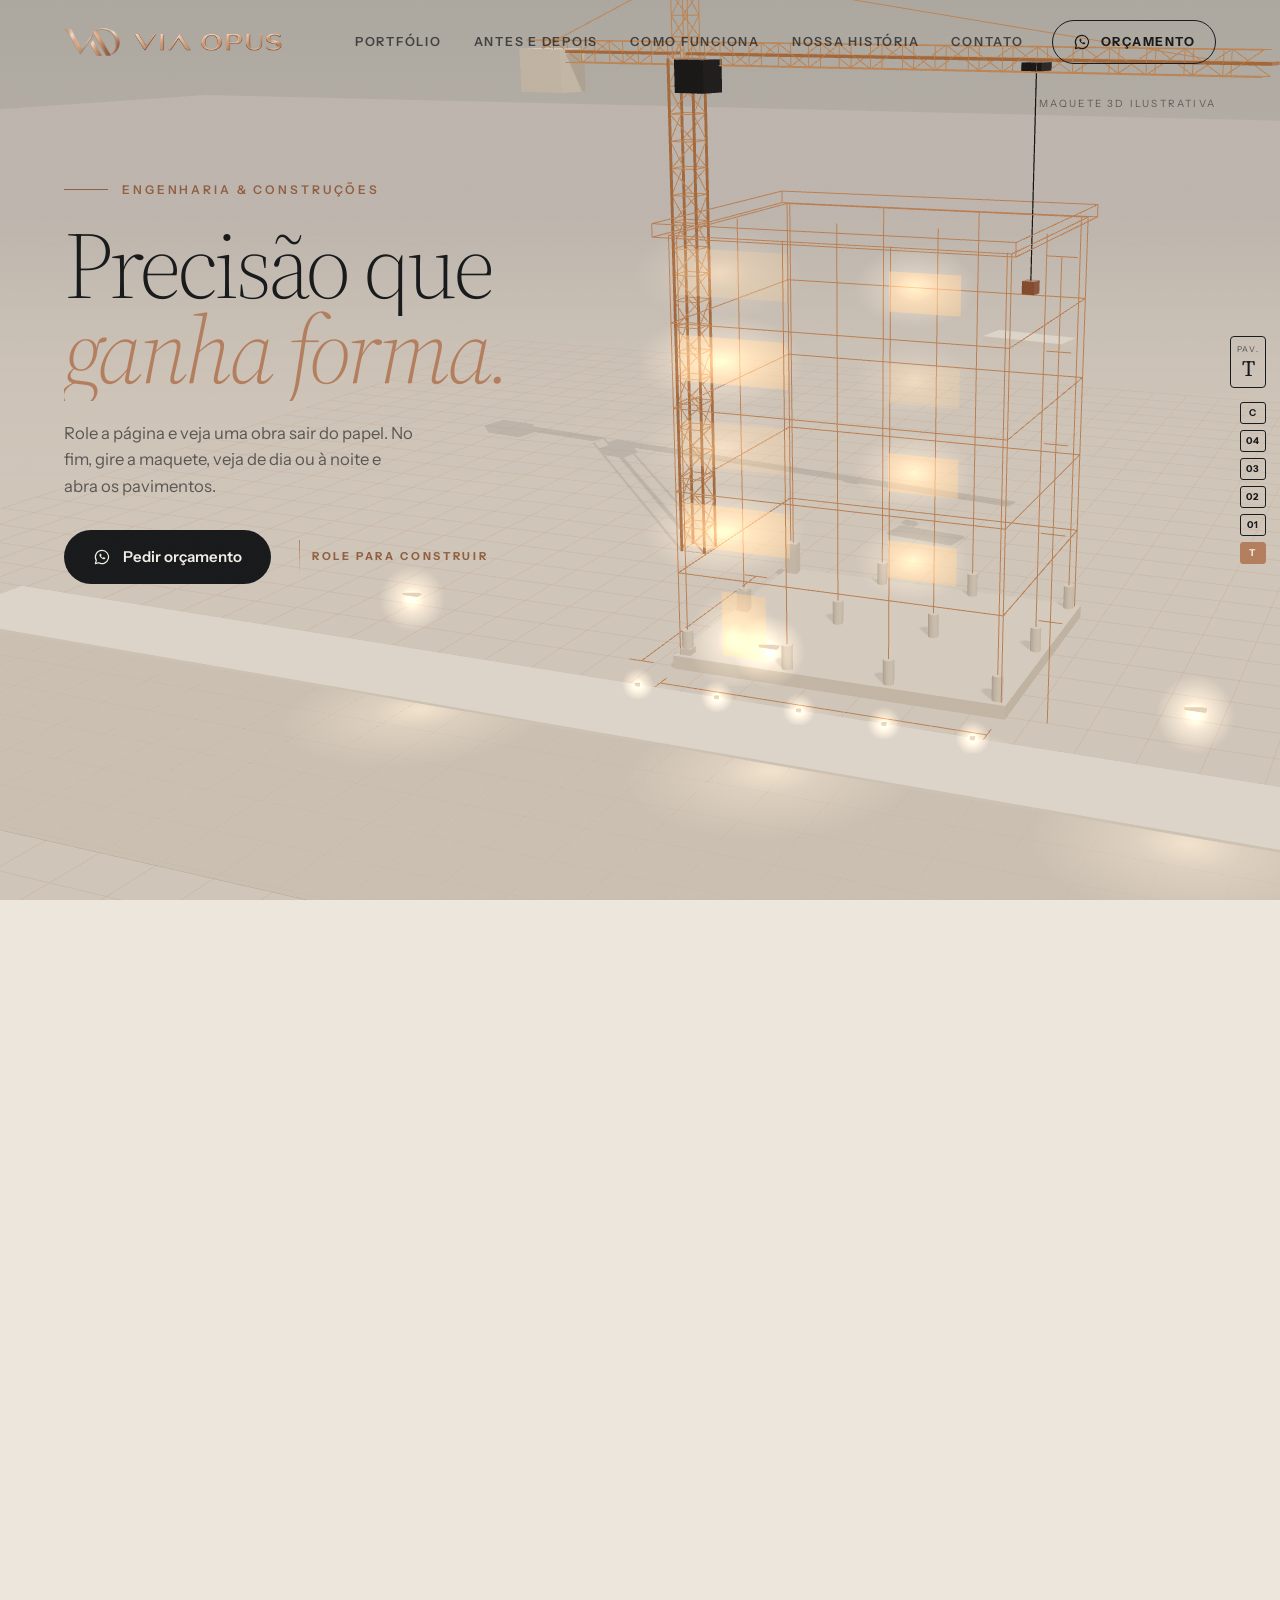
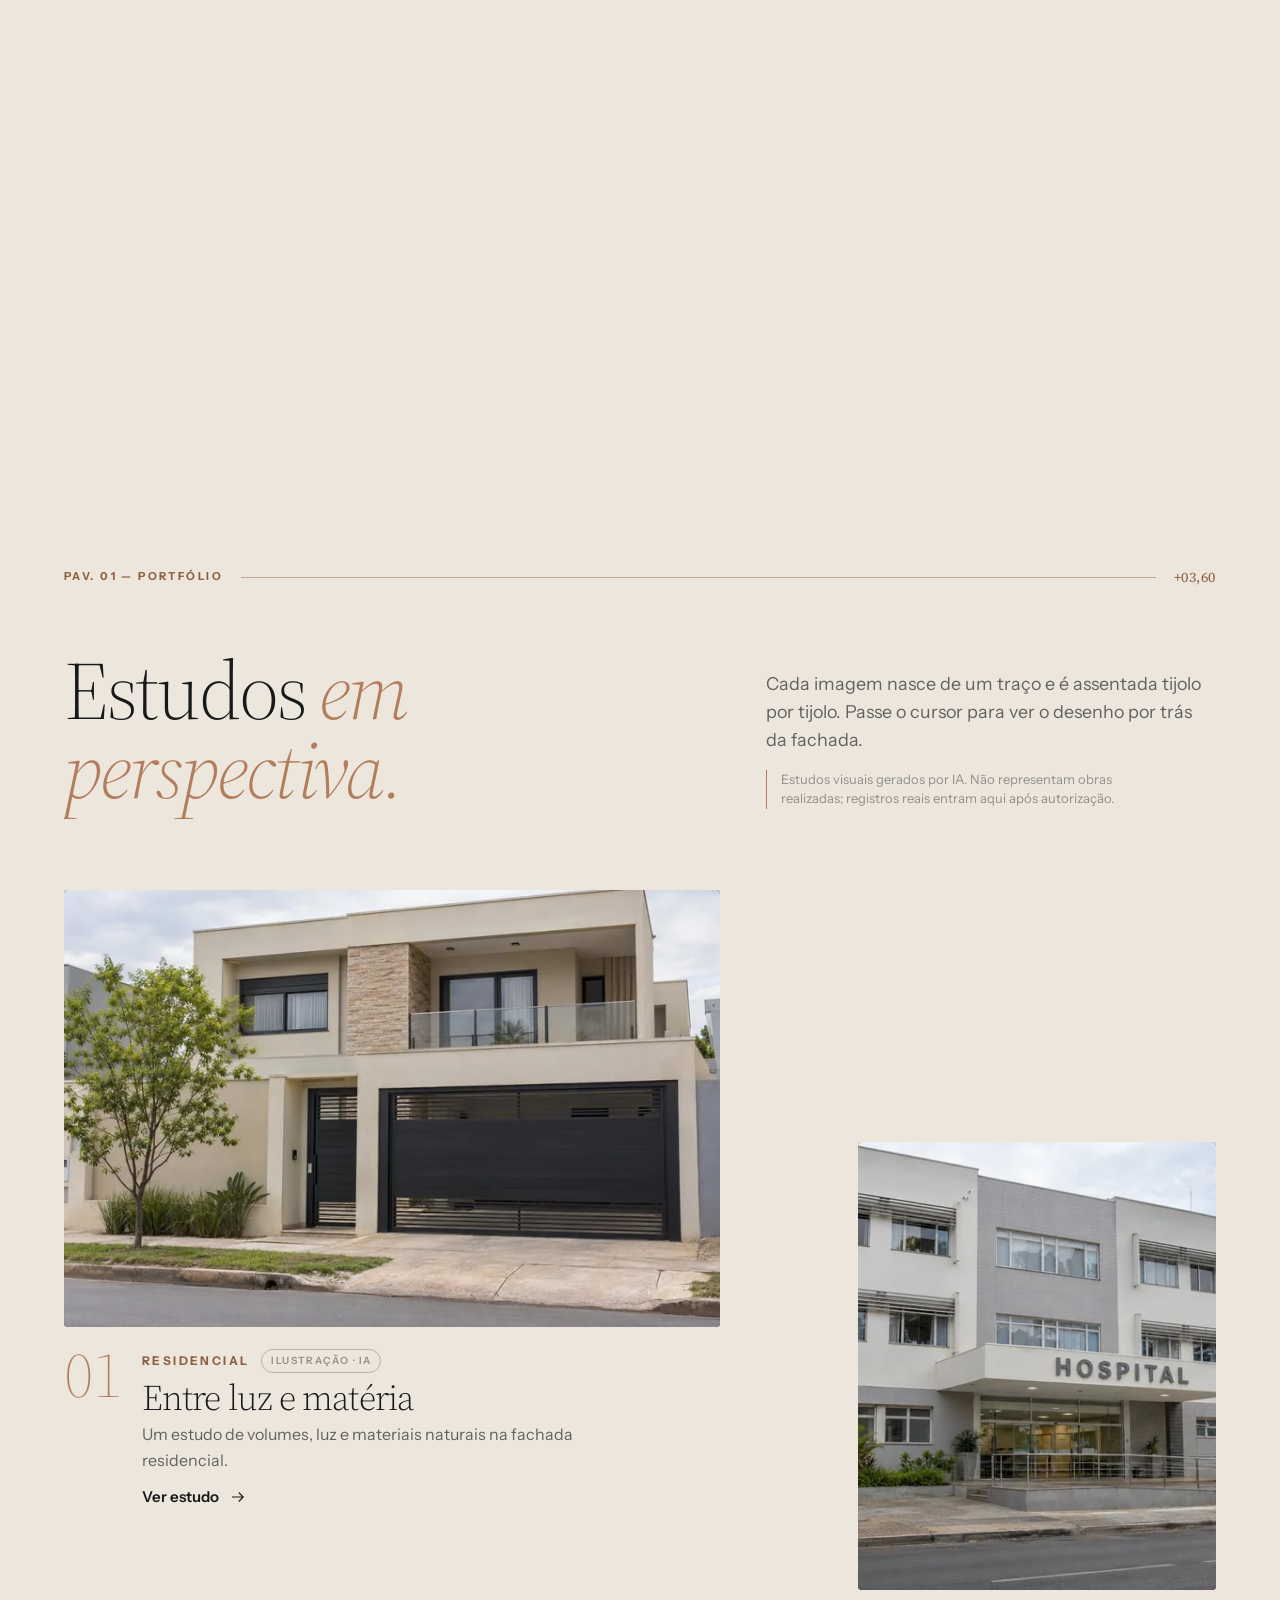
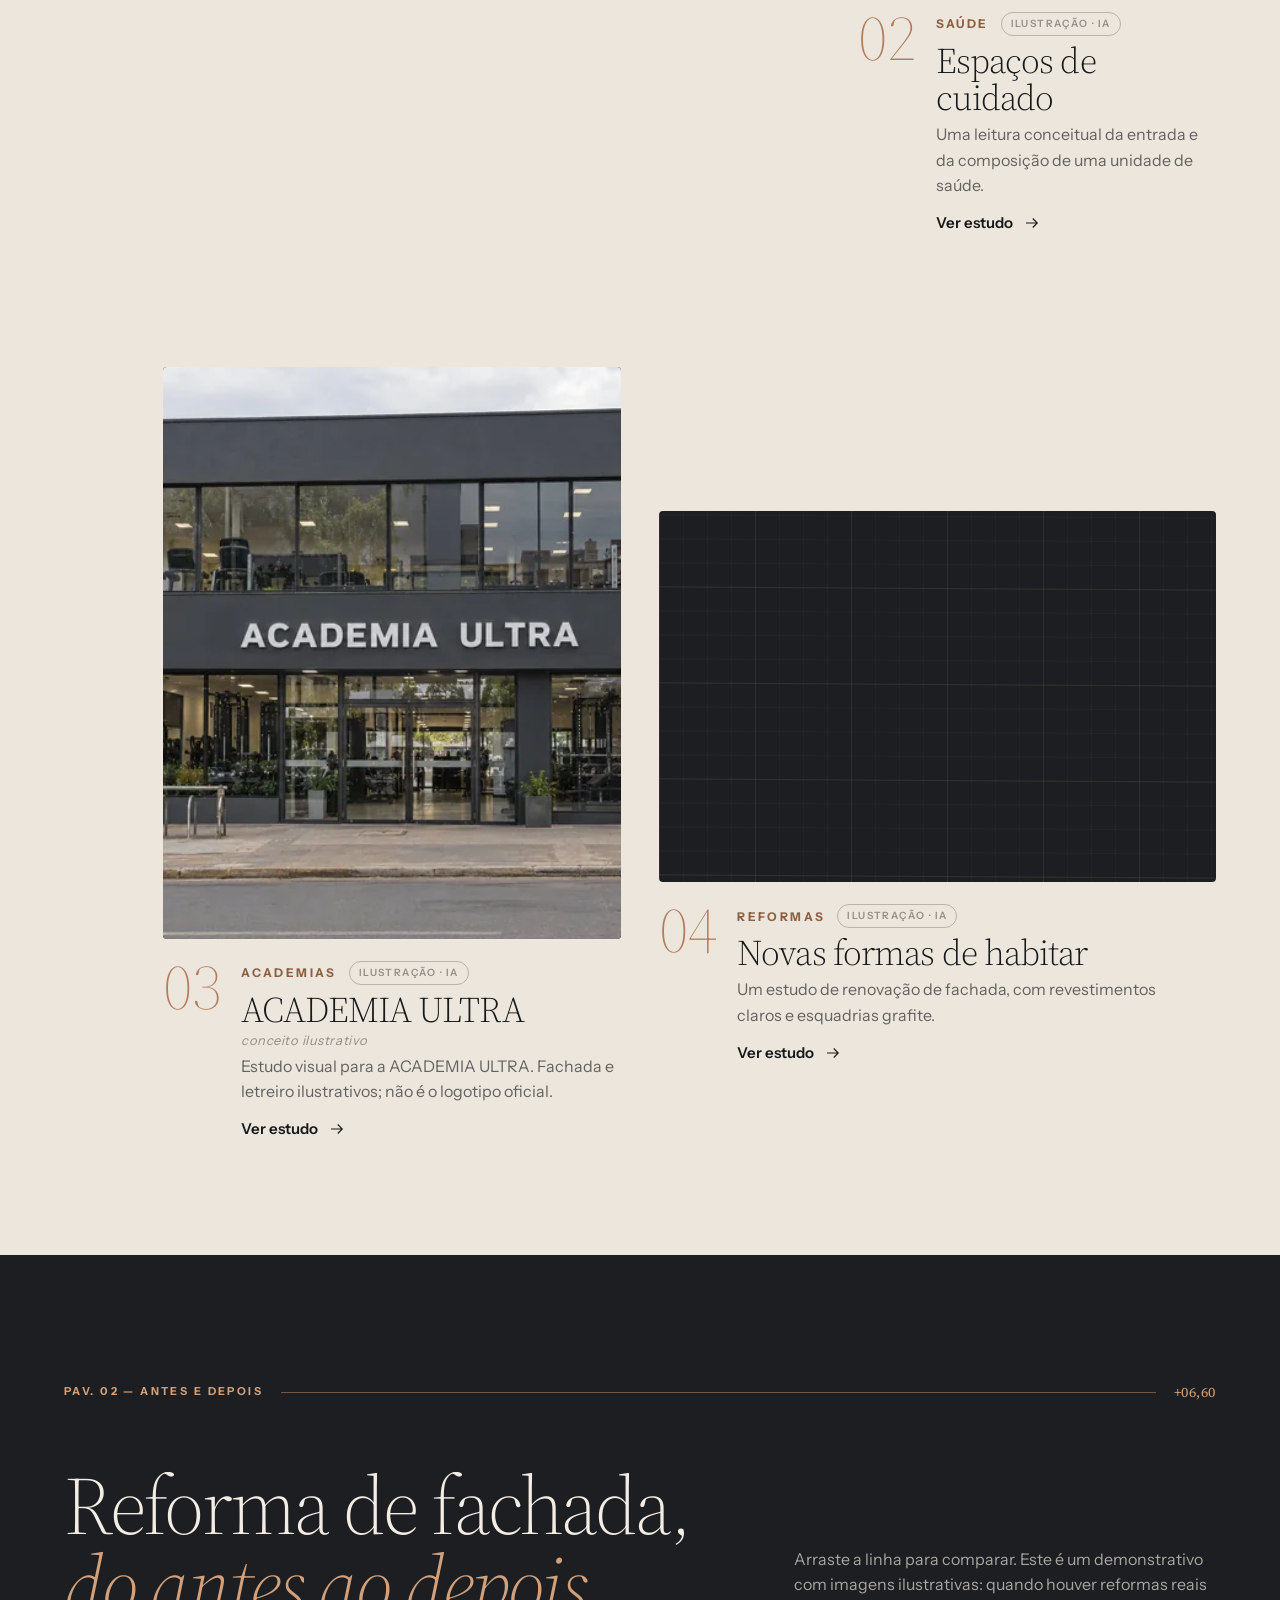
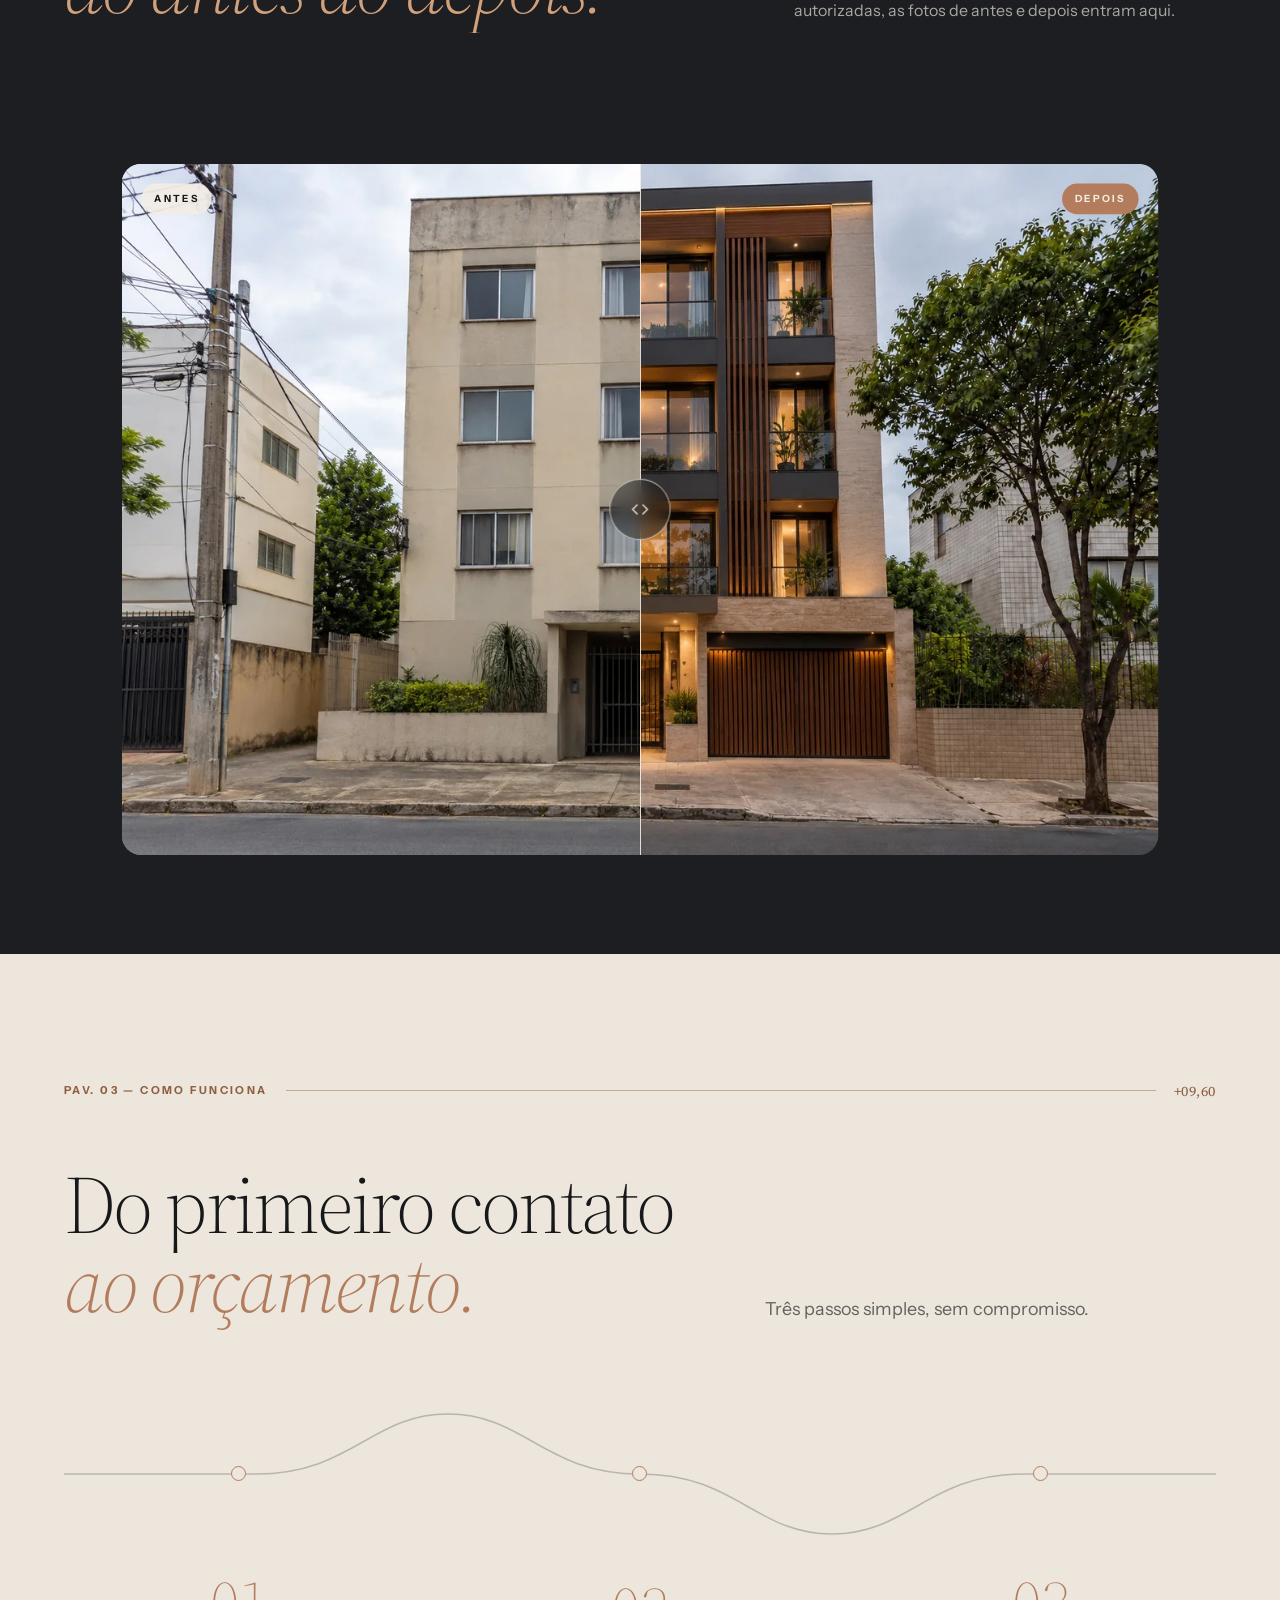
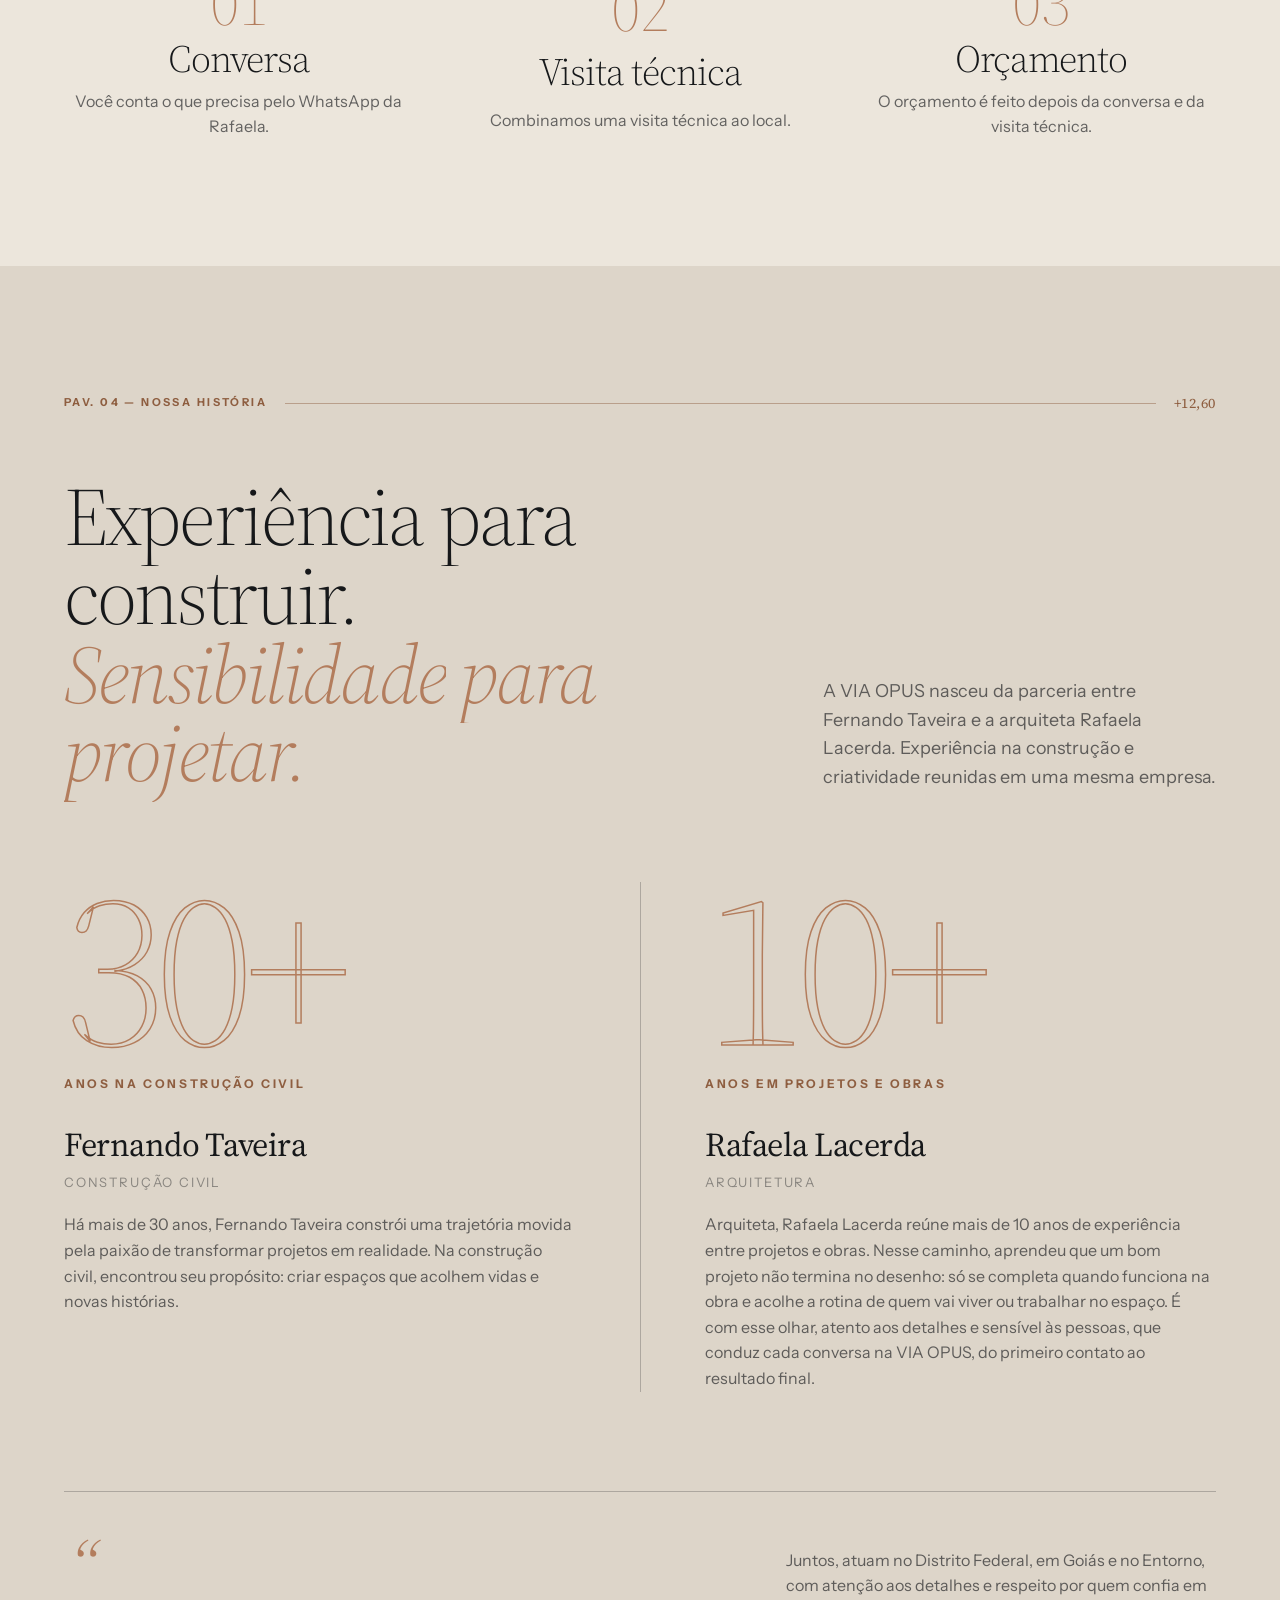
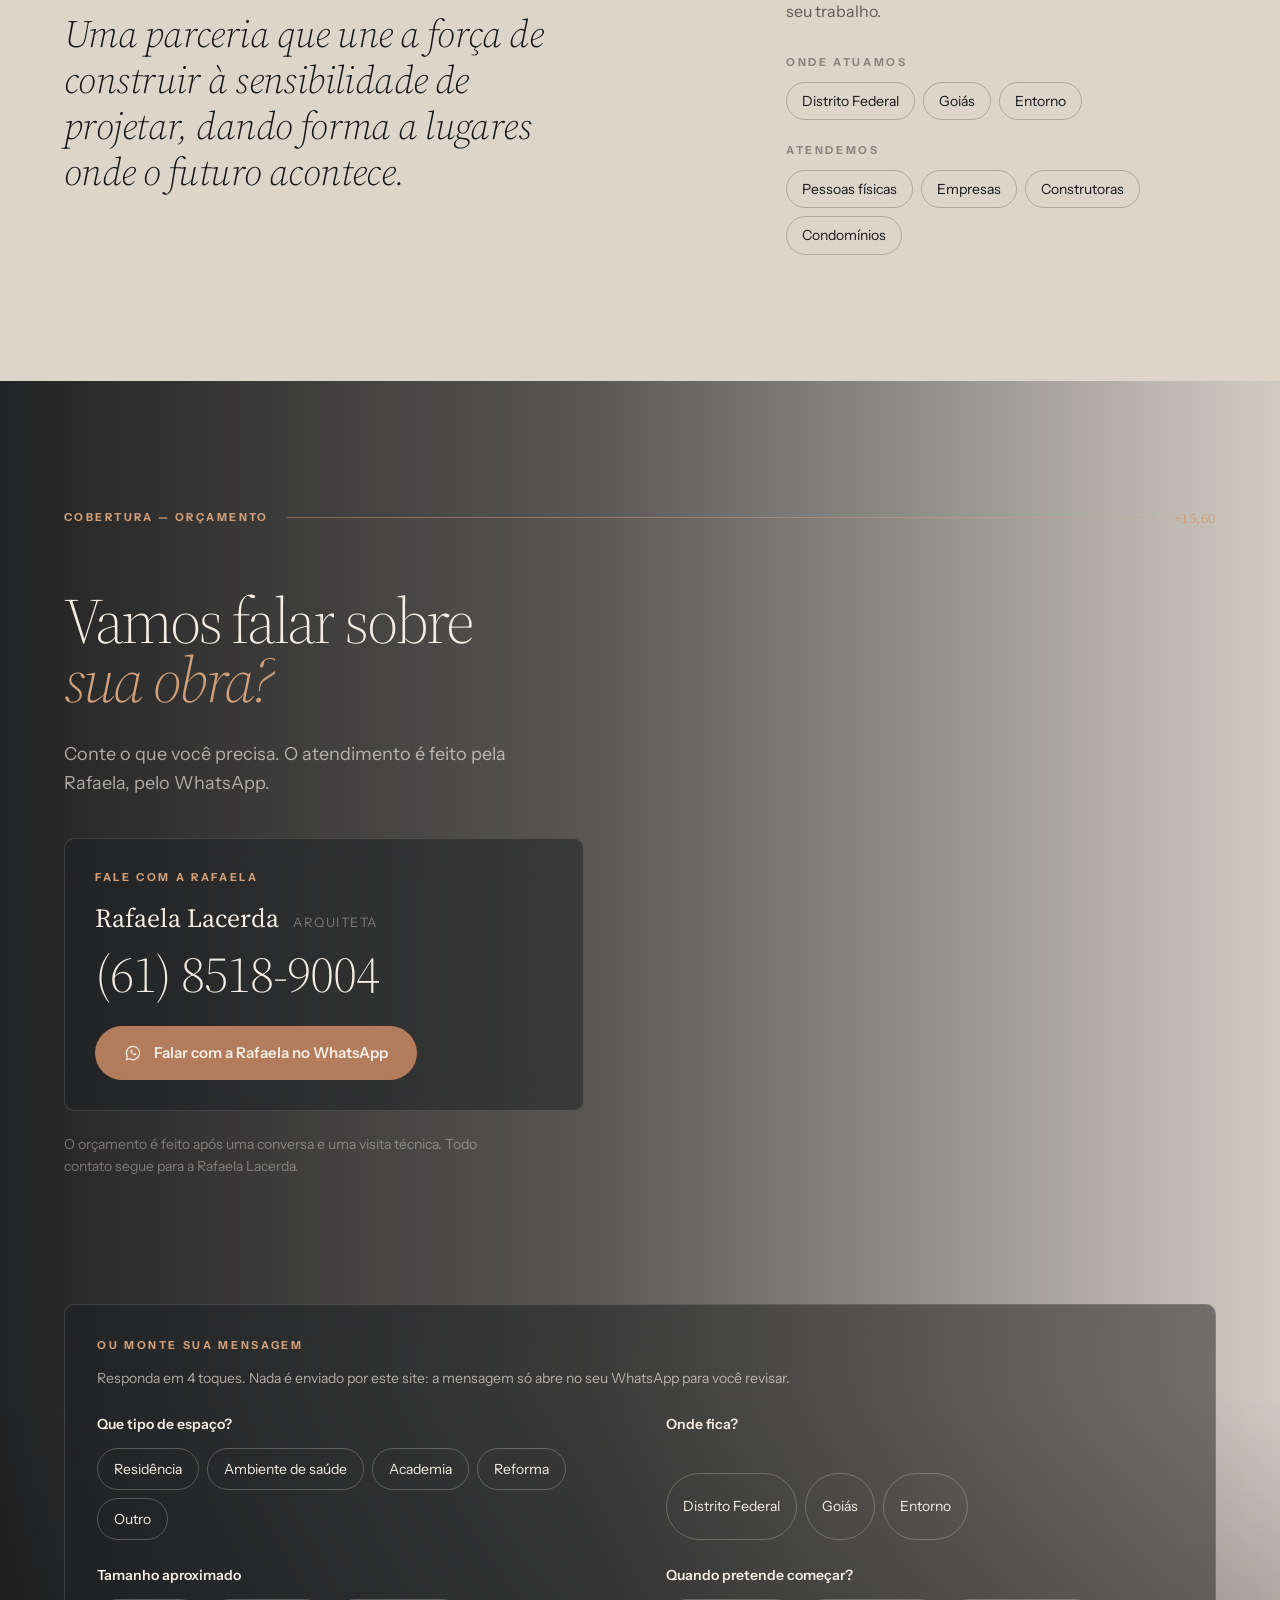
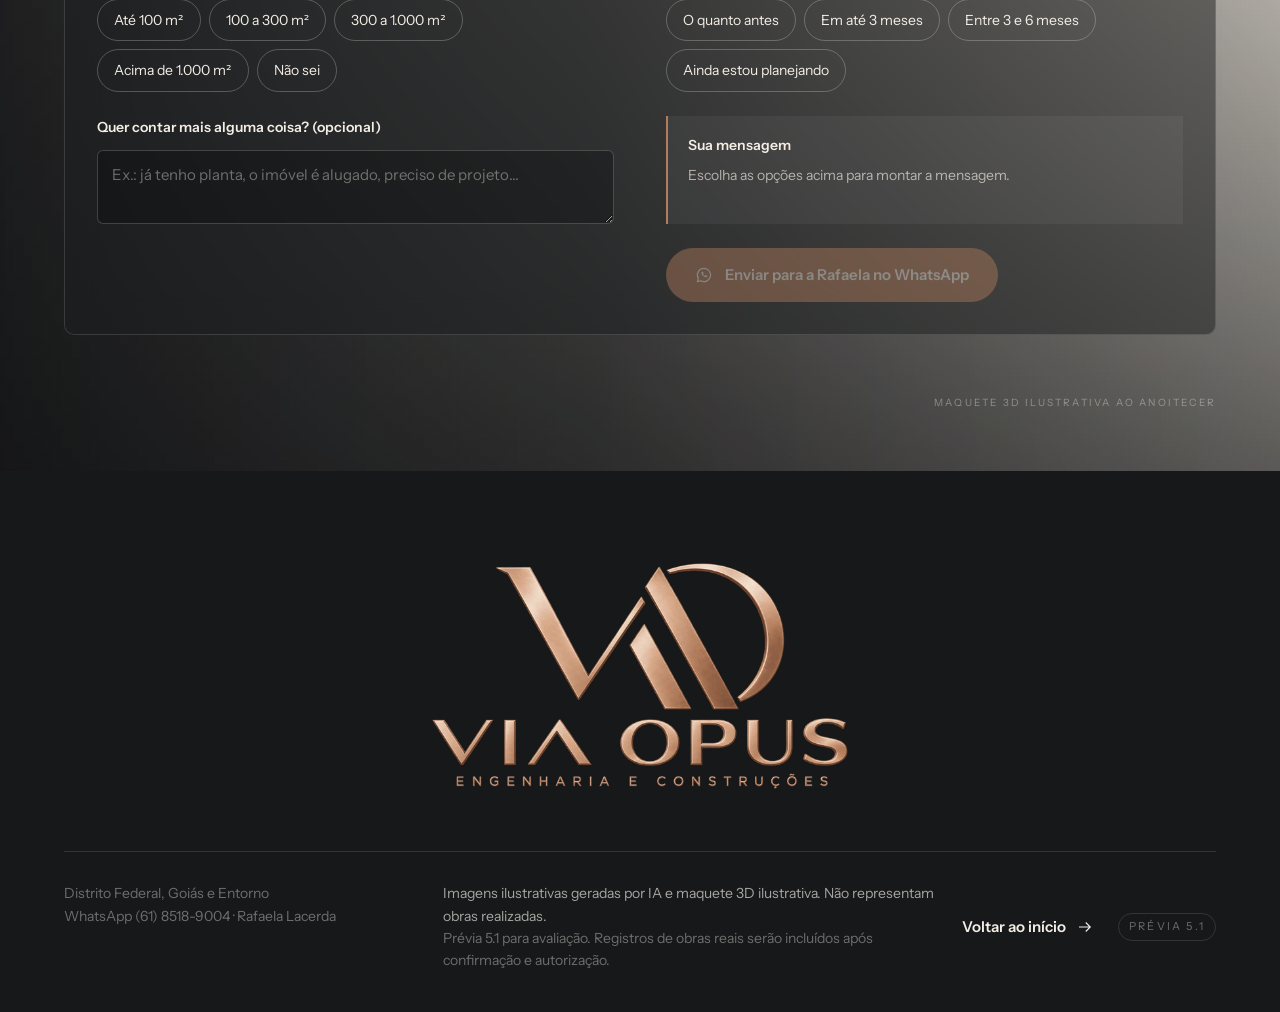
==== v5-1/site/index.html @ b326a720 "Adiciona versões 5.0 e 5.1 (prévias) do site VIA OPUS Importa os 209 arquivos do ZIP sem alterações," ====
<!doctype html>
<html lang="pt-BR" class="no-js">
<head>
<meta charset="utf-8">
<meta name="viewport" content="width=device-width,initial-scale=1,viewport-fit=cover">
<meta name="robots" content="noindex,nofollow">
<meta name="theme-color" content="#ece6dc">
<meta name="view-transition" content="same-origin">
<meta name="description" content="VIA OPUS — Engenharia &amp; Construções. Construção e reformas residenciais, de saúde, academias e espaços comerciais no Distrito Federal, em Goiás e no Entorno. Peça seu orçamento pelo WhatsApp.">
<title>VIA OPUS — Engenharia &amp; Construções</title>

<meta property="og:type" content="website">
<meta property="og:locale" content="pt_BR">
<meta property="og:site_name" content="VIA OPUS">
<meta property="og:title" content="VIA OPUS — Engenharia &amp; Construções">
<meta property="og:description" content="VIA OPUS — Engenharia &amp; Construções. Construção e reformas residenciais, de saúde, academias e espaços comerciais no Distrito Federal, em Goiás e no Entorno. Peça seu orçamento pelo WhatsApp.">
<meta property="og:image" content="assets/via-opus-compartilhar-1200x630.jpg">
<meta property="og:image:width" content="1200">
<meta property="og:image:height" content="630">
<meta name="twitter:card" content="summary_large_image">
<link rel="icon" href="assets/via-opus-icone-128.webp" type="image/webp">
<link rel="stylesheet" href="fonts.css">
<link rel="stylesheet" href="styles.css">
<script src="boot.js"></script>
<script src="assets/js/three.min.js" defer></script>
<script src="obra3d.js" defer></script>
<script src="app.js" defer></script>
<script type="application/ld+json">{"@context":"https://schema.org","@type":"GeneralContractor","name":"VIA OPUS — Engenharia & Construções","alternateName":"VIA OPUS","description":"VIA OPUS — Engenharia & Construções. Construção e reformas residenciais, de saúde, academias e espaços comerciais no Distrito Federal, em Goiás e no Entorno. Peça seu orçamento pelo WhatsApp.","telephone":"+556185189004","areaServed":[{"@type":"AdministrativeArea","name":"Distrito Federal"},{"@type":"AdministrativeArea","name":"Goiás"}],"founder":[{"@type":"Person","name":"Fernando Taveira"},{"@type":"Person","name":"Rafaela Lacerda","jobTitle":"Arquiteta"}],"contactPoint":[{"@type":"ContactPoint","contactType":"orçamentos","telephone":"+556185189004","availableLanguage":"pt-BR"}]}</script>
</head>
<body>
<div class="sky" aria-hidden="true"></div>
<canvas class="stage3d" aria-hidden="true"></canvas>

<div class="loader" aria-hidden="true">
  <div class="loader-in">
    <svg class="loader-draw" viewBox="0 0 120 150" width="120" height="150" fill="none" stroke="currentColor" stroke-width="1.2">
      <path pathLength="1" d="M10 140h100"/><path pathLength="1" d="M22 140V18h76v122"/><path pathLength="1" d="M18 18h84M22 42h76M22 66h76M22 90h76M22 114h76"/>
      <path pathLength="1" d="M30 24h22v12H30zM30 48h22v12H30zM30 72h22v12H30zM30 96h22v12H30zM70 24h20v12H70zM70 48h20v12H70zM70 72h20v12H70zM70 96h20v12H70zM34 118h16v22H34zM66 120h26v20H66z"/>
      <path pathLength="1" d="M58 42v72M61 42v72M64 42v72"/>
    </svg>
    <p><span>Preparando o canteiro</span> <b data-pct>0</b>%</p>
  </div>
</div>
<div class="progress" aria-hidden="true"><i></i></div>
<div class="cursor" aria-hidden="true"><span></span></div>
<a class="skip" href="#conteudo">Pular para o conteúdo</a>

<header class="hd">
  <div class="hd-in">
    <a class="hd-brand" href="#canteiro" aria-label="VIA OPUS — Engenharia &amp; Construções. Ir para o início">
      <img class="hd-mono" src="assets/via-opus-monograma-240.webp" width="240" height="123" alt="">
      <img class="hd-word" src="assets/via-opus-nome-480.webp" width="480" height="58" alt="">
    </a>
    <nav class="hd-nav" aria-label="Navegação principal">
        <a href="#obras"><span>Portfólio</span></a>
        <a href="#transformacao"><span>Antes e depois</span></a>
        <a href="#processo"><span>Como funciona</span></a>
        <a href="#historia"><span>Nossa história</span></a>
        <a href="#contato"><span>Contato</span></a>
    </nav>
    <a class="hd-cta" href="https://wa.me/556185189004?text=Ol%C3%A1%2C%20Rafaela!%20Vim%20pelo%20site%20da%20VIA%20OPUS%20e%20gostaria%20de%20pedir%20um%20or%C3%A7amento.%0A%0AOrigem%3A%20site%20VIA%20OPUS%20%C2%B7%20cabe%C3%A7alho" target="_blank" rel="noopener noreferrer"><svg class="ico-wa" viewBox="0 0 24 24" width="18" height="18" aria-hidden="true" focusable="false"><path d="M12 3.2a8.8 8.8 0 0 0-7.55 13.33L3.2 20.8l4.4-1.15A8.8 8.8 0 1 0 12 3.2z" fill="none" stroke="currentColor" stroke-width="1.6" stroke-linejoin="round"/><path d="M9.1 7.9c.2-.4.45-.4.75-.4h.35c.18 0 .38.02.52.4l.62 1.5c.08.2.05.4-.08.56l-.5.6c-.12.15-.14.3-.04.48.5.9 1.2 1.6 2.2 2.1.2.1.36.1.5-.06l.7-.8c.15-.17.33-.2.53-.1l1.5.72c.2.1.3.2.3.38 0 .55-.28 1.1-.74 1.46-.5.4-1.15.5-1.8.3-2.7-.84-4.5-2.7-5.3-4.9-.2-.66-.02-1.3.39-1.84z" fill="currentColor"/></svg><span>Orçamento</span></a>
    <details class="mm">
      <summary aria-label="Abrir menu"><span class="mm-l">Menu</span><i aria-hidden="true"></i></summary>
      <nav class="mm-panel" aria-label="Navegação (celular)">
        <ol>
          <li><a href="#obras"><small>01</small>Portfólio</a></li>
          <li><a href="#transformacao"><small>02</small>Antes e depois</a></li>
          <li><a href="#processo"><small>03</small>Como funciona</a></li>
          <li><a href="#historia"><small>04</small>Nossa história</a></li>
          <li><a href="#contato"><small>05</small>Contato</a></li>
        </ol>
        <a class="btn btn-copper mm-wa" href="https://wa.me/556185189004?text=Ol%C3%A1%2C%20Rafaela!%20Vim%20pelo%20site%20da%20VIA%20OPUS%20e%20gostaria%20de%20pedir%20um%20or%C3%A7amento.%0A%0AOrigem%3A%20site%20VIA%20OPUS%20%C2%B7%20cabe%C3%A7alho" target="_blank" rel="noopener noreferrer"><svg class="ico-wa" viewBox="0 0 24 24" width="18" height="18" aria-hidden="true" focusable="false"><path d="M12 3.2a8.8 8.8 0 0 0-7.55 13.33L3.2 20.8l4.4-1.15A8.8 8.8 0 1 0 12 3.2z" fill="none" stroke="currentColor" stroke-width="1.6" stroke-linejoin="round"/><path d="M9.1 7.9c.2-.4.45-.4.75-.4h.35c.18 0 .38.02.52.4l.62 1.5c.08.2.05.4-.08.56l-.5.6c-.12.15-.14.3-.04.48.5.9 1.2 1.6 2.2 2.1.2.1.36.1.5-.06l.7-.8c.15-.17.33-.2.53-.1l1.5.72c.2.1.3.2.3.38 0 .55-.28 1.1-.74 1.46-.5.4-1.15.5-1.8.3-2.7-.84-4.5-2.7-5.3-4.9-.2-.66-.02-1.3.39-1.84z" fill="currentColor"/></svg><span>Falar com a Rafaela no WhatsApp</span></a>
        <p class="mm-foot">Distrito Federal · Goiás · Entorno</p>
      </nav>
    </details>
  </div>
</header>

<nav class="elev" aria-label="Pavimentos">
  <p class="elev-now" aria-hidden="true"><small>PAV.</small><b data-floor-now>T</b></p>
  <ol><li><a href="#canteiro"><b>T</b><span>Canteiro</span></a></li><li><a href="#obras"><b>01</b><span>Portfólio</span></a></li><li><a href="#transformacao"><b>02</b><span>Antes e depois</span></a></li><li><a href="#processo"><b>03</b><span>Como funciona</span></a></li><li><a href="#historia"><b>04</b><span>Nossa história</span></a></li><li><a href="#contato"><b>C</b><span>Cobertura</span></a></li></ol>
</nav>

<main id="conteudo">

<section id="canteiro" class="cant" data-theme="light" aria-labelledby="cant-t">
  <div class="cant-sticky">
    <picture class="cant-poster">
      <source media="(max-aspect-ratio: 1/1)" srcset="assets/maquete-final-900.webp">
      <img src="assets/maquete-final-1920.webp" width="1920" height="1080" alt="Maquete 3D ilustrativa de um prédio de quatro pavimentos ao anoitecer, com janelas iluminadas, ripas de madeira e volume em pedra." decoding="async">
    </picture>
    <div class="cant-drag" aria-hidden="true"></div>
    <div class="cant-ui">
      <div class="cant-hero wrap">
        <p class="kicker"><span class="kline" aria-hidden="true"></span>Engenharia &amp; Construções</p>
        <h1 class="cant-t" id="cant-t" data-vf><span class="ln"><span>Precisão que</span></span> <span class="ln"><em>ganha forma.</em></span></h1>
        <p class="cant-desc">Role a página e veja uma obra sair do papel. No fim, gire a maquete, veja de dia ou à noite e abra os pavimentos.</p>
        <p class="cant-actions">
          <a class="btn btn-ink" href="https://wa.me/556185189004?text=Ol%C3%A1%2C%20Rafaela!%20Vim%20pelo%20site%20da%20VIA%20OPUS%20e%20gostaria%20de%20pedir%20um%20or%C3%A7amento.%0A%0AOrigem%3A%20site%20VIA%20OPUS%20%C2%B7%20bot%C3%A3o%20da%20abertura" target="_blank" rel="noopener noreferrer" data-magnetic><svg class="ico-wa" viewBox="0 0 24 24" width="18" height="18" aria-hidden="true" focusable="false"><path d="M12 3.2a8.8 8.8 0 0 0-7.55 13.33L3.2 20.8l4.4-1.15A8.8 8.8 0 1 0 12 3.2z" fill="none" stroke="currentColor" stroke-width="1.6" stroke-linejoin="round"/><path d="M9.1 7.9c.2-.4.45-.4.75-.4h.35c.18 0 .38.02.52.4l.62 1.5c.08.2.05.4-.08.56l-.5.6c-.12.15-.14.3-.04.48.5.9 1.2 1.6 2.2 2.1.2.1.36.1.5-.06l.7-.8c.15-.17.33-.2.53-.1l1.5.72c.2.1.3.2.3.38 0 .55-.28 1.1-.74 1.46-.5.4-1.15.5-1.8.3-2.7-.84-4.5-2.7-5.3-4.9-.2-.66-.02-1.3.39-1.84z" fill="currentColor"/></svg><span>Pedir orçamento</span></a>
          <span class="cant-dica" aria-hidden="true"><i></i>Role para construir</span>
        </p>
      </div>
      <div class="cant-stage wrap" aria-hidden="true">
        <p class="st-k">Etapa <b data-st-n>01</b><small>/06</small></p>
        <p class="st-t" data-st-t>Projeto</p>
        <p class="st-d" data-st-d>Tudo começa no papel: medidas, ideias e um plano claro para a obra.</p>
      </div>
      <div class="cant-final wrap">
        <p class="cant-final-t">A próxima obra pode ser a sua.</p>
        <a class="btn btn-copper" href="https://wa.me/556185189004?text=Ol%C3%A1%2C%20Rafaela!%20Vim%20pelo%20site%20da%20VIA%20OPUS%20e%20gostaria%20de%20pedir%20um%20or%C3%A7amento.%0A%0AOrigem%3A%20site%20VIA%20OPUS%20%C2%B7%20fim%20da%20maquete%203D" target="_blank" rel="noopener noreferrer" data-magnetic><svg class="ico-wa" viewBox="0 0 24 24" width="18" height="18" aria-hidden="true" focusable="false"><path d="M12 3.2a8.8 8.8 0 0 0-7.55 13.33L3.2 20.8l4.4-1.15A8.8 8.8 0 1 0 12 3.2z" fill="none" stroke="currentColor" stroke-width="1.6" stroke-linejoin="round"/><path d="M9.1 7.9c.2-.4.45-.4.75-.4h.35c.18 0 .38.02.52.4l.62 1.5c.08.2.05.4-.08.56l-.5.6c-.12.15-.14.3-.04.48.5.9 1.2 1.6 2.2 2.1.2.1.36.1.5-.06l.7-.8c.15-.17.33-.2.53-.1l1.5.72c.2.1.3.2.3.38 0 .55-.28 1.1-.74 1.46-.5.4-1.15.5-1.8.3-2.7-.84-4.5-2.7-5.3-4.9-.2-.66-.02-1.3.39-1.84z" fill="currentColor"/></svg><span>Conversar com a Rafaela</span></a>
        <div class="explore" role="group" aria-label="Explore a maquete">
          <p class="explore-t">Explore a maquete</p>
          <div class="explore-b">
            <button type="button" class="xb" data-x="night" aria-pressed="true" data-on="Noite" data-off="Dia"><i aria-hidden="true"></i><span>Noite</span></button>
            <button type="button" class="xb" data-x="explode" aria-pressed="false" data-on="Montar de novo" data-off="Vista explodida"><i aria-hidden="true"></i><span>Vista explodida</span></button>
          </div>
          <p class="explore-h" aria-hidden="true"><i></i>Arraste para girar</p>
        </div>
      </div>
      <p class="cant-cota" aria-hidden="true"><small>Cota</small><b data-cota>+00,00</b><small>m</small></p>
      <div class="cant-bar wrap">
        <ol class="cant-etapas"><li><span class="ce-n">01</span><span class="ce-t">Projeto</span><span class="ce-d">Tudo começa no papel: medidas, ideias e um plano claro para a obra.</span></li><li><span class="ce-n">02</span><span class="ce-t">Fundação</span><span class="ce-d">A base que ninguém vê e que sustenta tudo o que vem depois.</span></li><li><span class="ce-n">03</span><span class="ce-t">Estrutura</span><span class="ce-d">Pilares e lajes sobem, pavimento por pavimento.</span></li><li><span class="ce-n">04</span><span class="ce-t">Vedação</span><span class="ce-d">As paredes fecham os espaços e a forma do prédio aparece.</span></li><li><span class="ce-n">05</span><span class="ce-t">Fachada</span><span class="ce-d">Vidro, madeira e pedra: os acabamentos dão identidade à obra.</span></li><li><span class="ce-n">06</span><span class="ce-t">Entrega</span><span class="ce-d">Luzes acesas. O espaço pronto para receber quem vai viver nele.</span></li></ol>
        <span class="cant-line" aria-hidden="true"><i></i></span>
      </div>
      <p class="cant-selo" title="Maquete 3D ilustrativa: mostra as etapas de uma obra, não um projeto real da VIA OPUS.">Maquete 3D ilustrativa</p>
      <div class="hud" aria-label="Detalhes da maquete"><div class="hs" data-hs="ripado"><button type="button" class="hs-b" aria-expanded="false" aria-controls="hs-ripado"><span class="sr">Ripado de madeira</span><i aria-hidden="true"></i></button><div class="hs-tip" id="hs-ripado" role="note"><b>Ripado de madeira</b><span>Ritmo vertical e calor natural na fachada.</span></div></div><div class="hs" data-hs="vidro"><button type="button" class="hs-b" aria-expanded="false" aria-controls="hs-vidro"><span class="sr">Pele de vidro</span><i aria-hidden="true"></i></button><div class="hs-tip" id="hs-vidro" role="note"><b>Pele de vidro</b><span>Luz natural e vista ampla, com guarda-corpo em vidro.</span></div></div><div class="hs" data-hs="pedra"><button type="button" class="hs-b" aria-expanded="false" aria-controls="hs-pedra"><span class="sr">Revestimento em pedra</span><i aria-hidden="true"></i></button><div class="hs-tip" id="hs-pedra" role="note"><b>Revestimento em pedra</b><span>Textura e durabilidade no volume da direita.</span></div></div><div class="hs" data-hs="coroamento"><button type="button" class="hs-b" aria-expanded="false" aria-controls="hs-coroamento"><span class="sr">Coroamento</span><i aria-hidden="true"></i></button><div class="hs-tip" id="hs-coroamento" role="note"><b>Coroamento</b><span>O acabamento escuro que arremata o volume no alto.</span></div></div></div>
      <div class="floors" aria-hidden="true"><span class="fl" data-fl="0">Térreo</span><span class="fl" data-fl="1">1º pavimento</span><span class="fl" data-fl="2">2º pavimento</span><span class="fl" data-fl="3">3º pavimento</span><span class="fl" data-fl="4">4º pavimento</span><span class="fl" data-fl="5">Cobertura</span></div>
    </div>
  </div>
  <p class="sr">Maquete 3D ilustrativa: mostra as etapas de uma obra, não um projeto real da VIA OPUS.</p>
</section>

<section id="obras" class="obras" data-theme="light" aria-labelledby="obras-t">
  <div class="wrap">
    <div class="level" data-reveal aria-hidden="true"><span>PAV. 01 — Portfólio</span><i></i><span>+03,60</span></div>
    <header class="obras-head">
      <h2 class="sec-t" id="obras-t" data-split data-vf>Estudos <em>em perspectiva.</em></h2>
      <div data-reveal>
        <p class="sec-lede">Cada imagem nasce de um traço e é assentada tijolo por tijolo. Passe o cursor para ver o desenho por trás da fachada.</p>
        <p class="aviso">Estudos visuais gerados por IA. Não representam obras realizadas; registros reais entram aqui após autorização.</p>
      </div>
    </header>
    <div class="gal">
      <article class="pf pf--1" id="estudo-residencial">
        <a class="pf-media build bricky" href="assets/residencial-1536.webp" data-open="0" data-cursor="Ver" aria-label="Ver estudo: Entre luz e matéria">
          <span class="pf-skew">
            <span class="grid-bg" aria-hidden="true"></span>
            <img class="traco" src="assets/residencial-traco-1536.webp" width="1536" height="1024" alt="" loading="lazy" decoding="async">
            <span class="foto"><img src="assets/residencial-1280.webp" srcset="assets/residencial-768.webp 768w, assets/residencial-1280.webp 1280w, assets/residencial-1536.webp 1536w" sizes="(min-width: 1000px) 58vw, 100vw" width="1536" height="1024" alt="Fachada ilustrativa de uma residência contemporânea sob luz natural difusa, com portão e revestimento em pedra." loading="lazy" decoding="async"></span>
            <span class="scan" aria-hidden="true"></span>
            <span class="xray" aria-hidden="true"><img src="assets/residencial-traco-1536.webp" width="1536" height="1024" alt="" loading="lazy" decoding="async"></span>
          </span>
        </a>
        <div class="pf-cap">
          <span class="pf-num" aria-hidden="true">01</span>
          <div class="pf-txt">
            <p class="pf-area">Residencial <span class="tag-ia">Ilustração · IA</span></p>
            <h3 class="pf-t">Entre luz e matéria</h3>
            <p class="pf-d">Um estudo de volumes, luz e materiais naturais na fachada residencial.</p>
          </div>
          <button type="button" class="link-arrow" data-open="0"><span>Ver estudo</span><svg class="ico-arrow" viewBox="0 0 24 24" width="18" height="18" aria-hidden="true" focusable="false"><path d="M4 12h15M13 6l6 6-6 6" fill="none" stroke="currentColor" stroke-width="1.5"/></svg></button>
        </div>
      </article>
      <article class="pf pf--2" id="estudo-hospitalar">
        <a class="pf-media build bricky" href="assets/hospitalar-1536.webp" data-open="1" data-cursor="Ver" aria-label="Ver estudo: Espaços de cuidado">
          <span class="pf-skew">
            <span class="grid-bg" aria-hidden="true"></span>
            <img class="traco" src="assets/hospitalar-traco-1536.webp" width="1536" height="1024" alt="" loading="lazy" decoding="async">
            <span class="foto"><img src="assets/hospitalar-1280.webp" srcset="assets/hospitalar-768.webp 768w, assets/hospitalar-1280.webp 1280w, assets/hospitalar-1536.webp 1536w" sizes="(min-width: 1000px) 58vw, 100vw" width="1536" height="1024" alt="Fachada ilustrativa de uma unidade de saúde, com entrada coberta e janelas em fita." loading="lazy" decoding="async"></span>
            <span class="scan" aria-hidden="true"></span>
            <span class="xray" aria-hidden="true"><img src="assets/hospitalar-traco-1536.webp" width="1536" height="1024" alt="" loading="lazy" decoding="async"></span>
          </span>
        </a>
        <div class="pf-cap">
          <span class="pf-num" aria-hidden="true">02</span>
          <div class="pf-txt">
            <p class="pf-area">Saúde <span class="tag-ia">Ilustração · IA</span></p>
            <h3 class="pf-t">Espaços de cuidado</h3>
            <p class="pf-d">Uma leitura conceitual da entrada e da composição de uma unidade de saúde.</p>
          </div>
          <button type="button" class="link-arrow" data-open="1"><span>Ver estudo</span><svg class="ico-arrow" viewBox="0 0 24 24" width="18" height="18" aria-hidden="true" focusable="false"><path d="M4 12h15M13 6l6 6-6 6" fill="none" stroke="currentColor" stroke-width="1.5"/></svg></button>
        </div>
      </article>
      <article class="pf pf--3" id="estudo-academias">
        <a class="pf-media build bricky" href="assets/academias-1536.webp" data-open="2" data-cursor="Ver" aria-label="Ver estudo: ACADEMIA ULTRA (conceito ilustrativo)">
          <span class="pf-skew">
            <span class="grid-bg" aria-hidden="true"></span>
            <img class="traco" src="assets/academias-traco-1536.webp" width="1536" height="1024" alt="" loading="lazy" decoding="async">
            <span class="foto"><img src="assets/academias-1280.webp" srcset="assets/academias-768.webp 768w, assets/academias-1280.webp 1280w, assets/academias-1536.webp 1536w" sizes="(min-width: 1000px) 58vw, 100vw" width="1536" height="1024" alt="Fachada ilustrativa de uma academia, com o letreiro ACADEMIA ULTRA. É um conceito, não a obra real." loading="lazy" decoding="async"></span>
            <span class="scan" aria-hidden="true"></span>
            <span class="xray" aria-hidden="true"><img src="assets/academias-traco-1536.webp" width="1536" height="1024" alt="" loading="lazy" decoding="async"></span>
          </span>
        </a>
        <div class="pf-cap">
          <span class="pf-num" aria-hidden="true">03</span>
          <div class="pf-txt">
            <p class="pf-area">Academias <span class="tag-ia">Ilustração · IA</span></p>
            <h3 class="pf-t">ACADEMIA ULTRA <small>conceito ilustrativo</small></h3>
            <p class="pf-d">Estudo visual para a ACADEMIA ULTRA. Fachada e letreiro ilustrativos; não é o logotipo oficial.</p>
          </div>
          <button type="button" class="link-arrow" data-open="2"><span>Ver estudo</span><svg class="ico-arrow" viewBox="0 0 24 24" width="18" height="18" aria-hidden="true" focusable="false"><path d="M4 12h15M13 6l6 6-6 6" fill="none" stroke="currentColor" stroke-width="1.5"/></svg></button>
        </div>
      </article>
      <article class="pf pf--4" id="estudo-reformas">
        <a class="pf-media build bricky" href="assets/reformas-1536.webp" data-open="3" data-cursor="Ver" aria-label="Ver estudo: Novas formas de habitar">
          <span class="pf-skew">
            <span class="grid-bg" aria-hidden="true"></span>
            <img class="traco" src="assets/reformas-traco-1536.webp" width="1536" height="1024" alt="" loading="lazy" decoding="async">
            <span class="foto"><img src="assets/reformas-1280.webp" srcset="assets/reformas-768.webp 768w, assets/reformas-1280.webp 1280w, assets/reformas-1536.webp 1536w" sizes="(min-width: 1000px) 58vw, 100vw" width="1536" height="1024" alt="Fachada ilustrativa de um edifício renovado, com revestimentos claros e esquadrias grafite." loading="lazy" decoding="async"></span>
            <span class="scan" aria-hidden="true"></span>
            <span class="xray" aria-hidden="true"><img src="assets/reformas-traco-1536.webp" width="1536" height="1024" alt="" loading="lazy" decoding="async"></span>
          </span>
        </a>
        <div class="pf-cap">
          <span class="pf-num" aria-hidden="true">04</span>
          <div class="pf-txt">
            <p class="pf-area">Reformas <span class="tag-ia">Ilustração · IA</span></p>
            <h3 class="pf-t">Novas formas de habitar</h3>
            <p class="pf-d">Um estudo de renovação de fachada, com revestimentos claros e esquadrias grafite.</p>
          </div>
          <button type="button" class="link-arrow" data-open="3"><span>Ver estudo</span><svg class="ico-arrow" viewBox="0 0 24 24" width="18" height="18" aria-hidden="true" focusable="false"><path d="M4 12h15M13 6l6 6-6 6" fill="none" stroke="currentColor" stroke-width="1.5"/></svg></button>
        </div>
      </article>
    </div>
  </div>
</section>

<section id="transformacao" class="tf" data-theme="dark" aria-labelledby="tf-t">
  <div class="wrap">
    <div class="level" data-reveal aria-hidden="true"><span>PAV. 02 — Antes e depois</span><i></i><span>+06,60</span></div>
    <div class="tf-head">
      <h2 class="sec-t" id="tf-t" data-split>Reforma de fachada, <em>do antes ao depois.</em></h2>
      <p class="tf-desc" data-reveal>Arraste a linha para comparar. Este é um demonstrativo com imagens ilustrativas: quando houver reformas reais autorizadas, as fotos de antes e depois entram aqui.</p>
    </div>
  </div>
  <div class="tf-stage">
    <div class="ba" data-ba data-cursor="Arraste">
      <img class="ba-img" src="assets/depois-1280.webp" srcset="assets/depois-768.webp 768w, assets/depois-1280.webp 1280w, assets/depois-1536.webp 1536w" sizes="100vw" width="1536" height="1024" alt="Imagem ilustrativa do depois: o mesmo prédio renovado, com fachada em pedra clara e madeira ripada, esquadrias pretas, vidro e iluminação." loading="lazy" decoding="async">
      <div class="ba-antes"><img class="ba-img" src="assets/antes-1280.webp" srcset="assets/antes-768.webp 768w, assets/antes-1280.webp 1280w, assets/antes-1536.webp 1536w" sizes="100vw" width="1536" height="1024" alt="Imagem ilustrativa do antes: prédio de quatro andares com pintura desgastada, manchas de umidade e esquadrias simples." loading="lazy" decoding="async"></div>
      <span class="ba-tag ba-tag-a" aria-hidden="true">Antes</span>
      <span class="ba-tag ba-tag-d" aria-hidden="true">Depois</span>
      <span class="ba-line" aria-hidden="true"><span class="ba-knob"><svg viewBox="0 0 24 24" width="22" height="22"><path d="M9 6l-6 6 6 6M15 6l6 6-6 6" fill="none" stroke="currentColor" stroke-width="1.5"/></svg></span></span>
      <input class="ba-range" type="range" min="0" max="100" value="50" step="1" aria-label="Comparar antes e depois">
    </div>
  </div>
</section>

<section id="processo" class="proc" data-theme="light" aria-labelledby="proc-t">
  <div class="wrap">
    <div class="level" data-reveal aria-hidden="true"><span>PAV. 03 — Como funciona</span><i></i><span>+09,60</span></div>
    <header class="proc-head">
      <h2 class="sec-t" id="proc-t" data-split>Do primeiro contato <em>ao orçamento.</em></h2>
      <p class="sec-lede" data-reveal>Três passos simples, sem compromisso.</p>
    </header>
    <div class="path" data-path>
      <svg class="path-svg" viewBox="0 0 1200 160" preserveAspectRatio="none" aria-hidden="true" focusable="false">
        <path class="path-bg" d="M0 80C80 80 120 80 200 80C300 80 320 20 400 20C480 20 500 80 600 80C700 80 720 140 800 140C880 140 900 80 1000 80C1080 80 1120 80 1200 80"/>
        <path class="path-fg" d="M0 80C80 80 120 80 200 80C300 80 320 20 400 20C480 20 500 80 600 80C700 80 720 140 800 140C880 140 900 80 1000 80C1080 80 1120 80 1200 80"/>
      </svg>
      <span class="path-v" aria-hidden="true"><i></i></span>
      <ol class="path-list">
        <li class="ps" data-ps="0">
          <span class="ps-dot" aria-hidden="true"></span>
          <span class="ps-ico" aria-hidden="true"><svg viewBox="0 0 48 48" width="44" height="44" aria-hidden="true" focusable="false"><path class="draw" pathLength="1" d="M8 12h32v20H22l-8 7v-7H8z" fill="none" stroke="currentColor" stroke-width="1.6" stroke-linejoin="round"/><path class="draw" pathLength="1" d="M15 20h18M15 25h12" fill="none" stroke="currentColor" stroke-width="1.6"/></svg></span>
          <span class="ps-n" aria-hidden="true">01</span>
          <h3>Conversa</h3>
          <p>Você conta o que precisa pelo WhatsApp da Rafaela.</p>
        </li>
        <li class="ps" data-ps="1">
          <span class="ps-dot" aria-hidden="true"></span>
          <span class="ps-ico" aria-hidden="true"><svg viewBox="0 0 48 48" width="44" height="44" aria-hidden="true" focusable="false"><path class="draw" pathLength="1" d="M24 42s-12-12.5-12-21a12 12 0 0 1 24 0c0 8.5-12 21-12 21z" fill="none" stroke="currentColor" stroke-width="1.6" stroke-linejoin="round"/><circle class="draw" pathLength="1" cx="24" cy="21" r="4.5" fill="none" stroke="currentColor" stroke-width="1.6"/></svg></span>
          <span class="ps-n" aria-hidden="true">02</span>
          <h3>Visita técnica</h3>
          <p>Combinamos uma visita técnica ao local.</p>
        </li>
        <li class="ps" data-ps="2">
          <span class="ps-dot" aria-hidden="true"></span>
          <span class="ps-ico" aria-hidden="true"><svg viewBox="0 0 48 48" width="44" height="44" aria-hidden="true" focusable="false"><path class="draw" pathLength="1" d="M13 6h16l8 8v28H13z" fill="none" stroke="currentColor" stroke-width="1.6" stroke-linejoin="round"/><path class="draw" pathLength="1" d="M29 6v8h8M18 22h14M18 28h14M18 34h9" fill="none" stroke="currentColor" stroke-width="1.6"/></svg></span>
          <span class="ps-n" aria-hidden="true">03</span>
          <h3>Orçamento</h3>
          <p>O orçamento é feito depois da conversa e da visita técnica.</p>
        </li>
      </ol>
    </div>
  </div>
</section>

<section id="historia" class="hist" data-theme="light" aria-labelledby="hist-t">
  <div class="wrap">
    <div class="level" data-reveal aria-hidden="true"><span>PAV. 04 — Nossa história</span><i></i><span>+12,60</span></div>
    <header class="hist-head">
      <h2 class="sec-t hist-t" id="hist-t" data-split data-vf><span>Experiência para construir.</span> <em>Sensibilidade para projetar.</em></h2>
      <p class="hist-intro" data-reveal>A VIA OPUS nasceu da parceria entre Fernando Taveira e a arquiteta Rafaela Lacerda. Experiência na construção e criatividade reunidas em uma mesma empresa.</p>
    </header>
    <div class="founders">
        <article class="founder" data-reveal>
          <p class="f-num" data-fill aria-label="30+ anos na construção civil"><span aria-hidden="true">30+</span></p>
          <p class="f-numlabel" aria-hidden="true">anos na construção civil</p>
          <h3 class="f-name">Fernando Taveira</h3>
          <p class="f-role">Construção civil</p>
          <p class="f-story">Há mais de 30 anos, Fernando Taveira constrói uma trajetória movida pela paixão de transformar projetos em realidade. Na construção civil, encontrou seu propósito: criar espaços que acolhem vidas e novas histórias.</p>
        </article>
        <article class="founder" data-reveal>
          <p class="f-num" data-fill aria-label="10+ anos em projetos e obras"><span aria-hidden="true">10+</span></p>
          <p class="f-numlabel" aria-hidden="true">anos em projetos e obras</p>
          <h3 class="f-name">Rafaela Lacerda</h3>
          <p class="f-role">Arquitetura</p>
          <p class="f-story">Arquiteta, Rafaela Lacerda reúne mais de 10 anos de experiência entre projetos e obras. Nesse caminho, aprendeu que um bom projeto não termina no desenho: só se completa quando funciona na obra e acolhe a rotina de quem vai viver ou trabalhar no espaço. É com esse olhar, atento aos detalhes e sensível às pessoas, que conduz cada conversa na VIA OPUS, do primeiro contato ao resultado final.</p>
        </article>
    </div>
    <div class="hist-foot">
      <blockquote class="hist-quote" data-reveal><p>Uma parceria que une a força de construir à sensibilidade de projetar, dando forma a lugares onde o futuro acontece.</p></blockquote>
      <div class="hist-side" data-reveal>
        <p class="hist-together">Juntos, atuam no Distrito Federal, em Goiás e no Entorno, com atenção aos detalhes e respeito por quem confia em seu trabalho.</p>
        <div class="tags">
          <div><p class="tags-t" id="tg-r">Onde atuamos</p><ul aria-labelledby="tg-r"><li>Distrito Federal</li><li>Goiás</li><li>Entorno</li></ul></div>
          <div><p class="tags-t" id="tg-p">Atendemos</p><ul aria-labelledby="tg-p"><li>Pessoas físicas</li><li>Empresas</li><li>Construtoras</li><li>Condomínios</li></ul></div>
        </div>
      </div>
    </div>
  </div>
</section>

<section id="contato" class="ct" data-theme="dark" aria-labelledby="ct-t">
  <picture class="ct-poster" aria-hidden="true">
    <source media="(max-aspect-ratio: 1/1)" srcset="assets/maquete-final-900.webp">
    <img src="assets/maquete-final-1920.webp" width="1920" height="1080" alt="" loading="lazy" decoding="async">
  </picture>
  <div class="wrap">
    <div class="level" data-reveal aria-hidden="true"><span>COBERTURA — Orçamento</span><i></i><span>+15,60</span></div>
    <div class="ct-grid">
      <div class="ct-main">
        <h2 class="ct-t" id="ct-t" data-split><span>Vamos falar sobre</span> <em>sua obra?</em></h2>
        <p class="ct-desc" data-reveal>Conte o que você precisa. O atendimento é feito pela Rafaela, pelo WhatsApp.</p>
        <div class="ct-card glass" data-reveal>
          <p class="ct-k">Fale com a Rafaela</p>
          <p class="ct-name">Rafaela Lacerda <span>Arquiteta</span></p>
          <p class="ct-num"><span class="sr">WhatsApp: </span>(61) 8518-9004</p>
          <a class="btn btn-copper" href="https://wa.me/556185189004?text=Ol%C3%A1%2C%20Rafaela!%20Vim%20pelo%20site%20da%20VIA%20OPUS%20e%20gostaria%20de%20pedir%20um%20or%C3%A7amento.%0A%0AOrigem%3A%20site%20VIA%20OPUS%20%C2%B7%20cart%C3%A3o%20de%20contato" target="_blank" rel="noopener noreferrer" data-magnetic><svg class="ico-wa" viewBox="0 0 24 24" width="18" height="18" aria-hidden="true" focusable="false"><path d="M12 3.2a8.8 8.8 0 0 0-7.55 13.33L3.2 20.8l4.4-1.15A8.8 8.8 0 1 0 12 3.2z" fill="none" stroke="currentColor" stroke-width="1.6" stroke-linejoin="round"/><path d="M9.1 7.9c.2-.4.45-.4.75-.4h.35c.18 0 .38.02.52.4l.62 1.5c.08.2.05.4-.08.56l-.5.6c-.12.15-.14.3-.04.48.5.9 1.2 1.6 2.2 2.1.2.1.36.1.5-.06l.7-.8c.15-.17.33-.2.53-.1l1.5.72c.2.1.3.2.3.38 0 .55-.28 1.1-.74 1.46-.5.4-1.15.5-1.8.3-2.7-.84-4.5-2.7-5.3-4.9-.2-.66-.02-1.3.39-1.84z" fill="currentColor"/></svg><span>Falar com a Rafaela no WhatsApp</span></a>
        </div>
        <p class="ct-aviso">O orçamento é feito após uma conversa e uma visita técnica. Todo contato segue para a Rafaela Lacerda.</p>
      </div>
      <div class="ct-brief glass" data-brief hidden>
        <p class="ct-k">Ou monte sua mensagem</p>
        <p class="brief-intro">Responda em 4 toques. Nada é enviado por este site: a mensagem só abre no seu WhatsApp para você revisar.</p>
          <div class="bq" role="group" aria-labelledby="bq-espaco" data-q="espaco" data-label="Tipo de espaço">
            <p class="bq-t" id="bq-espaco">Que tipo de espaço?</p>
            <div class="bq-opts"><button type="button" class="chip" aria-pressed="false">Residência</button><button type="button" class="chip" aria-pressed="false">Ambiente de saúde</button><button type="button" class="chip" aria-pressed="false">Academia</button><button type="button" class="chip" aria-pressed="false">Reforma</button><button type="button" class="chip" aria-pressed="false">Outro</button></div>
          </div>
          <div class="bq" role="group" aria-labelledby="bq-local" data-q="local" data-label="Local">
            <p class="bq-t" id="bq-local">Onde fica?</p>
            <div class="bq-opts"><button type="button" class="chip" aria-pressed="false">Distrito Federal</button><button type="button" class="chip" aria-pressed="false">Goiás</button><button type="button" class="chip" aria-pressed="false">Entorno</button></div>
          </div>
          <div class="bq" role="group" aria-labelledby="bq-tamanho" data-q="tamanho" data-label="Tamanho aproximado">
            <p class="bq-t" id="bq-tamanho">Tamanho aproximado</p>
            <div class="bq-opts"><button type="button" class="chip" aria-pressed="false">Até 100 m²</button><button type="button" class="chip" aria-pressed="false">100 a 300 m²</button><button type="button" class="chip" aria-pressed="false">300 a 1.000 m²</button><button type="button" class="chip" aria-pressed="false">Acima de 1.000 m²</button><button type="button" class="chip" aria-pressed="false">Não sei</button></div>
          </div>
          <div class="bq" role="group" aria-labelledby="bq-prazo" data-q="prazo" data-label="Quando pretende começar">
            <p class="bq-t" id="bq-prazo">Quando pretende começar?</p>
            <div class="bq-opts"><button type="button" class="chip" aria-pressed="false">O quanto antes</button><button type="button" class="chip" aria-pressed="false">Em até 3 meses</button><button type="button" class="chip" aria-pressed="false">Entre 3 e 6 meses</button><button type="button" class="chip" aria-pressed="false">Ainda estou planejando</button></div>
          </div>
        <div class="bq bq-extra">
          <label class="bq-t" for="brief-extra">Quer contar mais alguma coisa? (opcional)</label>
          <textarea id="brief-extra" rows="2" maxlength="400" placeholder="Ex.: já tenho planta, o imóvel é alugado, preciso de projeto…" data-obs="Observações"></textarea>
        </div>
        <div class="brief-prev">
          <p class="bq-t">Sua mensagem</p>
          <p class="brief-msg" aria-live="polite" data-empty="Escolha as opções acima para montar a mensagem.">Escolha as opções acima para montar a mensagem.</p>
        </div>
        <a class="btn btn-copper brief-send" href="https://wa.me/556185189004?text=Ol%C3%A1%2C%20Rafaela!%20Vim%20pelo%20site%20da%20VIA%20OPUS%20e%20gostaria%20de%20pedir%20um%20or%C3%A7amento.%0A%0AOrigem%3A%20site%20VIA%20OPUS%20%C2%B7%20mensagem%20montada%20no%20site" target="_blank" rel="noopener noreferrer" aria-disabled="true"><svg class="ico-wa" viewBox="0 0 24 24" width="18" height="18" aria-hidden="true" focusable="false"><path d="M12 3.2a8.8 8.8 0 0 0-7.55 13.33L3.2 20.8l4.4-1.15A8.8 8.8 0 1 0 12 3.2z" fill="none" stroke="currentColor" stroke-width="1.6" stroke-linejoin="round"/><path d="M9.1 7.9c.2-.4.45-.4.75-.4h.35c.18 0 .38.02.52.4l.62 1.5c.08.2.05.4-.08.56l-.5.6c-.12.15-.14.3-.04.48.5.9 1.2 1.6 2.2 2.1.2.1.36.1.5-.06l.7-.8c.15-.17.33-.2.53-.1l1.5.72c.2.1.3.2.3.38 0 .55-.28 1.1-.74 1.46-.5.4-1.15.5-1.8.3-2.7-.84-4.5-2.7-5.3-4.9-.2-.66-.02-1.3.39-1.84z" fill="currentColor"/></svg><span>Enviar para a Rafaela no WhatsApp</span></a>
      </div>
    </div>
    <p class="ct-legenda">Maquete 3D ilustrativa ao anoitecer</p>
  </div>
</section>

</main>

<footer class="ft" data-theme="dark">
  <div class="wrap">
    <img class="ft-logo" src="assets/via-opus-960.webp" srcset="assets/via-opus-640.webp 640w, assets/via-opus-960.webp 960w" sizes="(min-width: 900px) 420px, 70vw" width="960" height="526" alt="Logomarca VIA OPUS — Engenharia &amp; Construções" loading="lazy" decoding="async">
    <div class="ft-cols">
      <p>Distrito Federal, Goiás e Entorno<br>WhatsApp (61) 8518-9004 · Rafaela Lacerda</p>
      <div><p class="ft-ia">Imagens ilustrativas geradas por IA e maquete 3D ilustrativa. Não representam obras realizadas.</p><p>Prévia 5.1 para avaliação. Registros de obras reais serão incluídos após confirmação e autorização.</p></div>
      <p class="ft-end"><a class="link-arrow" href="#canteiro"><span>Voltar ao início</span><svg class="ico-arrow" viewBox="0 0 24 24" width="18" height="18" aria-hidden="true" focusable="false"><path d="M4 12h15M13 6l6 6-6 6" fill="none" stroke="currentColor" stroke-width="1.5"/></svg></a><span class="ft-ver">Prévia 5.1</span></p>
    </div>
  </div>
</footer>

<a class="wa-float" href="https://wa.me/556185189004?text=Ol%C3%A1%2C%20Rafaela!%20Vim%20pelo%20site%20da%20VIA%20OPUS%20e%20gostaria%20de%20pedir%20um%20or%C3%A7amento.%0A%0AOrigem%3A%20site%20VIA%20OPUS%20%C2%B7%20bot%C3%A3o%20fixo" target="_blank" rel="noopener noreferrer"><svg class="ico-wa" viewBox="0 0 24 24" width="18" height="18" aria-hidden="true" focusable="false"><path d="M12 3.2a8.8 8.8 0 0 0-7.55 13.33L3.2 20.8l4.4-1.15A8.8 8.8 0 1 0 12 3.2z" fill="none" stroke="currentColor" stroke-width="1.6" stroke-linejoin="round"/><path d="M9.1 7.9c.2-.4.45-.4.75-.4h.35c.18 0 .38.02.52.4l.62 1.5c.08.2.05.4-.08.56l-.5.6c-.12.15-.14.3-.04.48.5.9 1.2 1.6 2.2 2.1.2.1.36.1.5-.06l.7-.8c.15-.17.33-.2.53-.1l1.5.72c.2.1.3.2.3.38 0 .55-.28 1.1-.74 1.46-.5.4-1.15.5-1.8.3-2.7-.84-4.5-2.7-5.3-4.9-.2-.66-.02-1.3.39-1.84z" fill="currentColor"/></svg><span>Orçamento</span></a>

<dialog class="study" id="study" aria-labelledby="study-t">
  <div class="study-media">
    <div class="study-stage">
      <img class="study-traco" alt="" hidden>
      <img class="study-foto" alt="">
    </div>
    <button type="button" class="study-toggle" aria-pressed="false" data-a="Ver o traço" data-b="Ver a imagem">Ver o traço</button>
  </div>
  <div class="study-info">
    <p class="kicker"><span class="kline" aria-hidden="true"></span><span data-s-area></span></p>
    <h2 class="study-t" id="study-t"></h2>
    <p class="study-d" data-s-desc></p>
    <dl class="ficha">
      <div><dt>Natureza</dt><dd>Estudo conceitual, não é obra</dd></div>
      <div><dt>Origem da imagem</dt><dd>Imagem ilustrativa gerada por IA — não representa a obra real.</dd></div>
    </dl>
    <div class="ficha-obra" data-s-ficha hidden>
      <p class="ficha-t">Ficha da obra <span class="ficha-ex" data-s-ex hidden>exemplo</span></p>
      <dl class="ficha ficha--2"><div><dt>Local</dt><dd data-f="local"></dd></div><div><dt>Ano</dt><dd data-f="ano"></dd></div><div><dt>Área</dt><dd data-f="area"></dd></div><div><dt>Escopo</dt><dd data-f="escopo"></dd></div></dl>
      <p class="ficha-n" data-s-note hidden>Exemplo de ficha: os dados reais serão preenchidos quando houver obra autorizada.</p>
    </div>
    <a class="btn btn-copper study-wa" href="#contato" target="_blank" rel="noopener noreferrer"><svg class="ico-wa" viewBox="0 0 24 24" width="18" height="18" aria-hidden="true" focusable="false"><path d="M12 3.2a8.8 8.8 0 0 0-7.55 13.33L3.2 20.8l4.4-1.15A8.8 8.8 0 1 0 12 3.2z" fill="none" stroke="currentColor" stroke-width="1.6" stroke-linejoin="round"/><path d="M9.1 7.9c.2-.4.45-.4.75-.4h.35c.18 0 .38.02.52.4l.62 1.5c.08.2.05.4-.08.56l-.5.6c-.12.15-.14.3-.04.48.5.9 1.2 1.6 2.2 2.1.2.1.36.1.5-.06l.7-.8c.15-.17.33-.2.53-.1l1.5.72c.2.1.3.2.3.38 0 .55-.28 1.1-.74 1.46-.5.4-1.15.5-1.8.3-2.7-.84-4.5-2.7-5.3-4.9-.2-.66-.02-1.3.39-1.84z" fill="currentColor"/></svg><span>Quero algo parecido</span></a>
    <div class="study-nav">
      <button type="button" class="link-arrow link-arrow--back" data-s-prev><span>Anterior</span><svg class="ico-arrow" viewBox="0 0 24 24" width="18" height="18" aria-hidden="true" focusable="false"><path d="M4 12h15M13 6l6 6-6 6" fill="none" stroke="currentColor" stroke-width="1.5"/></svg></button>
      <span class="study-count" data-s-count aria-live="polite"></span>
      <button type="button" class="link-arrow" data-s-next><span>Próximo</span><svg class="ico-arrow" viewBox="0 0 24 24" width="18" height="18" aria-hidden="true" focusable="false"><path d="M4 12h15M13 6l6 6-6 6" fill="none" stroke="currentColor" stroke-width="1.5"/></svg></button>
    </div>
  </div>
  <button type="button" class="study-close" data-s-close aria-label="Fechar"><svg viewBox="0 0 24 24" width="22" height="22" aria-hidden="true"><path d="M5 5l14 14M19 5L5 19" stroke="currentColor" stroke-width="1.5"/></svg></button>
</dialog>

<script type="application/json" id="obras-data">[{"id":"residencial","area":"Residencial","titulo":"Entre luz e matéria","subtitulo":"","descricao":"Um estudo de volumes, luz e materiais naturais na fachada residencial.","alt":"Fachada ilustrativa de uma residência contemporânea sob luz natural difusa, com portão e revestimento em pedra.","imagem":"residencial","ficha":{"local":"Cidade · bairro","ano":"AAAA","area":"000 m²","escopo":"Ex.: construção completa","exemplo":true},"traco":"assets/residencial-traco-1536.webp","wa":"https://wa.me/556185189004?text=Ol%C3%A1%2C%20Rafaela!%20Vi%20o%20estudo%20%22Entre%20luz%20e%20mat%C3%A9ria%22%20(Residencial)%20no%20site%20da%20VIA%20OPUS%20e%20quero%20algo%20parecido.%20Pode%20me%20atender%3F%0A%0AOrigem%3A%20site%20VIA%20OPUS%20%C2%B7%20estudo%20Entre%20luz%20e%20mat%C3%A9ria"},{"id":"hospitalar","area":"Saúde","titulo":"Espaços de cuidado","subtitulo":"","descricao":"Uma leitura conceitual da entrada e da composição de uma unidade de saúde.","alt":"Fachada ilustrativa de uma unidade de saúde, com entrada coberta e janelas em fita.","imagem":"hospitalar","ficha":{"local":"Cidade · bairro","ano":"AAAA","area":"000 m²","escopo":"Ex.: construção completa","exemplo":true},"traco":"assets/hospitalar-traco-1536.webp","wa":"https://wa.me/556185189004?text=Ol%C3%A1%2C%20Rafaela!%20Vi%20o%20estudo%20%22Espa%C3%A7os%20de%20cuidado%22%20(Sa%C3%BAde)%20no%20site%20da%20VIA%20OPUS%20e%20quero%20algo%20parecido.%20Pode%20me%20atender%3F%0A%0AOrigem%3A%20site%20VIA%20OPUS%20%C2%B7%20estudo%20Espa%C3%A7os%20de%20cuidado"},{"id":"academias","area":"Academias","titulo":"ACADEMIA ULTRA","subtitulo":"conceito ilustrativo","descricao":"Estudo visual para a ACADEMIA ULTRA. Fachada e letreiro ilustrativos; não é o logotipo oficial.","alt":"Fachada ilustrativa de uma academia, com o letreiro ACADEMIA ULTRA. É um conceito, não a obra real.","imagem":"academias","ficha":{"local":"Cidade · bairro","ano":"AAAA","area":"000 m²","escopo":"Ex.: construção completa","exemplo":true},"traco":"assets/academias-traco-1536.webp","wa":"https://wa.me/556185189004?text=Ol%C3%A1%2C%20Rafaela!%20Vi%20o%20estudo%20%22ACADEMIA%20ULTRA%22%20(Academias)%20no%20site%20da%20VIA%20OPUS%20e%20quero%20algo%20parecido.%20Pode%20me%20atender%3F%0A%0AOrigem%3A%20site%20VIA%20OPUS%20%C2%B7%20estudo%20ACADEMIA%20ULTRA"},{"id":"reformas","area":"Reformas","titulo":"Novas formas de habitar","subtitulo":"","descricao":"Um estudo de renovação de fachada, com revestimentos claros e esquadrias grafite.","alt":"Fachada ilustrativa de um edifício renovado, com revestimentos claros e esquadrias grafite.","imagem":"reformas","ficha":{"local":"Cidade · bairro","ano":"AAAA","area":"000 m²","escopo":"Ex.: construção completa","exemplo":true},"traco":"assets/reformas-traco-1536.webp","wa":"https://wa.me/556185189004?text=Ol%C3%A1%2C%20Rafaela!%20Vi%20o%20estudo%20%22Novas%20formas%20de%20habitar%22%20(Reformas)%20no%20site%20da%20VIA%20OPUS%20e%20quero%20algo%20parecido.%20Pode%20me%20atender%3F%0A%0AOrigem%3A%20site%20VIA%20OPUS%20%C2%B7%20estudo%20Novas%20formas%20de%20habitar"}]</script>
</body>
</html>
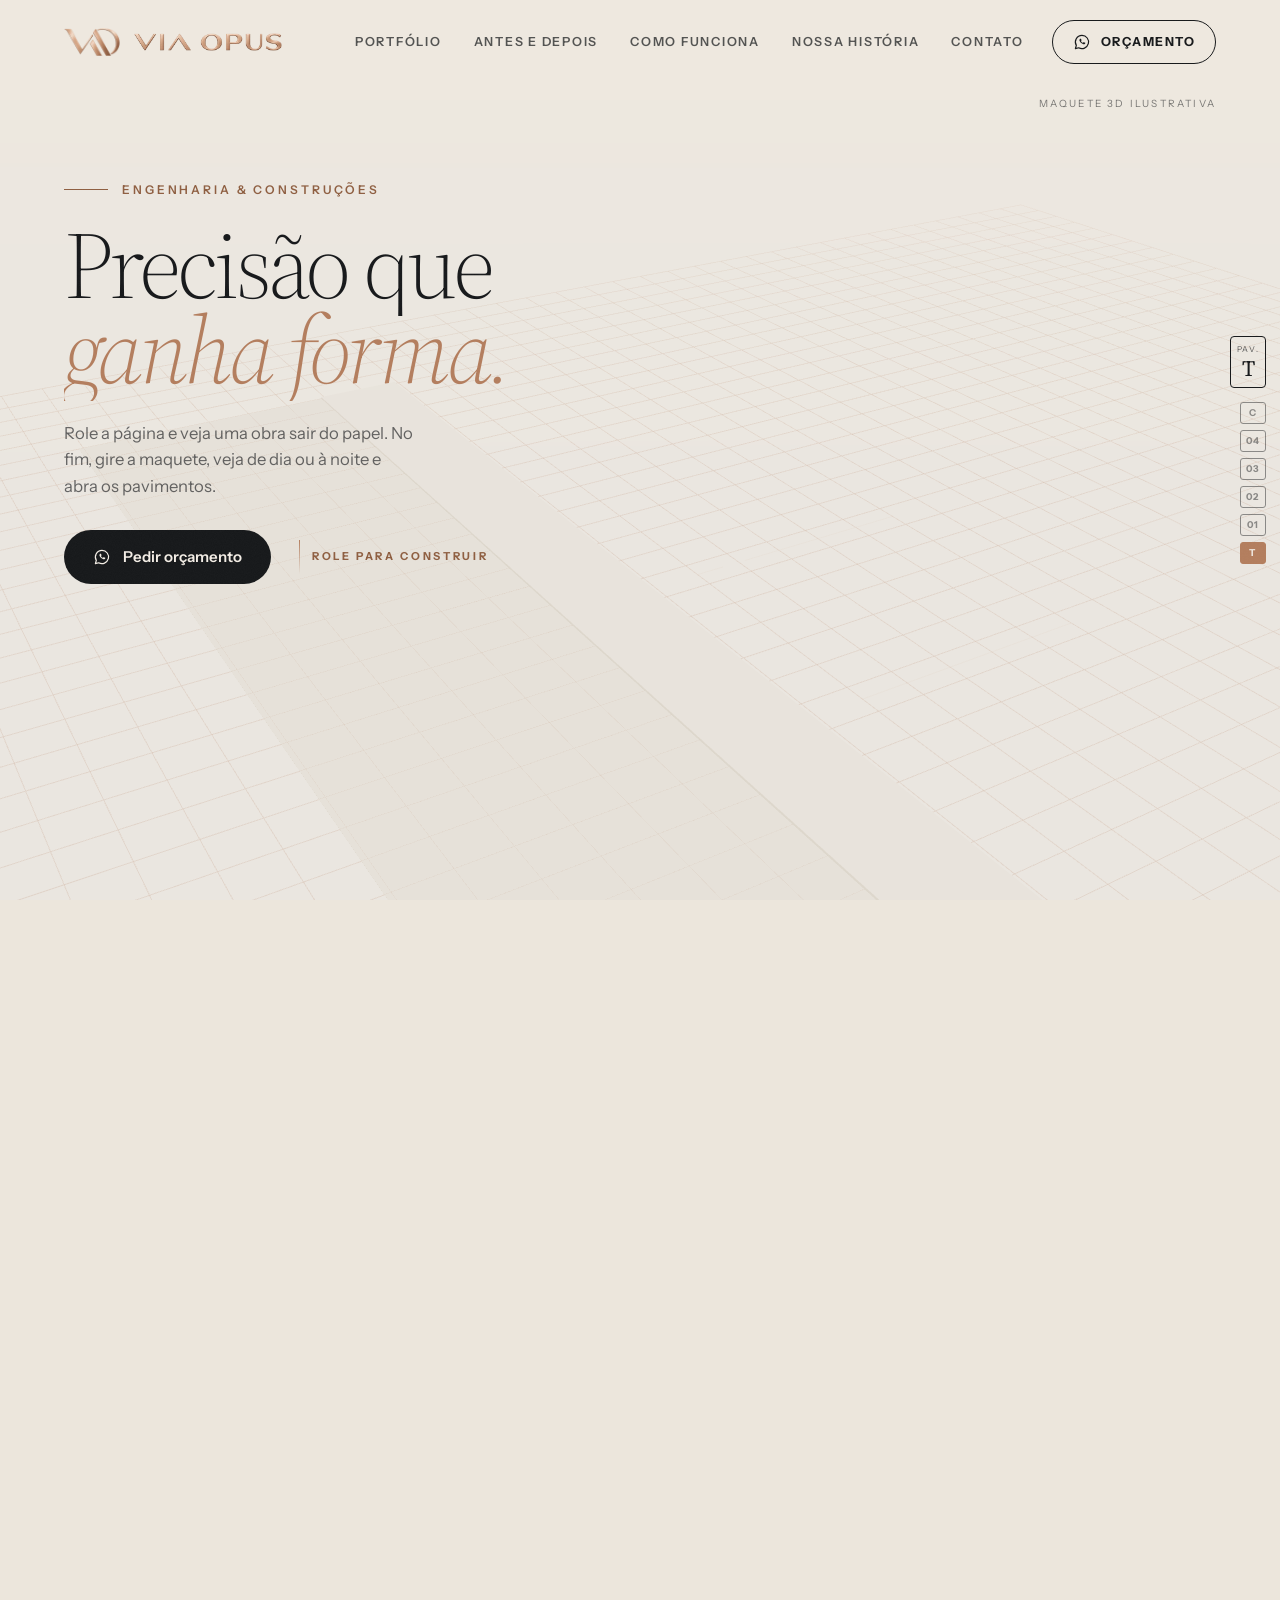
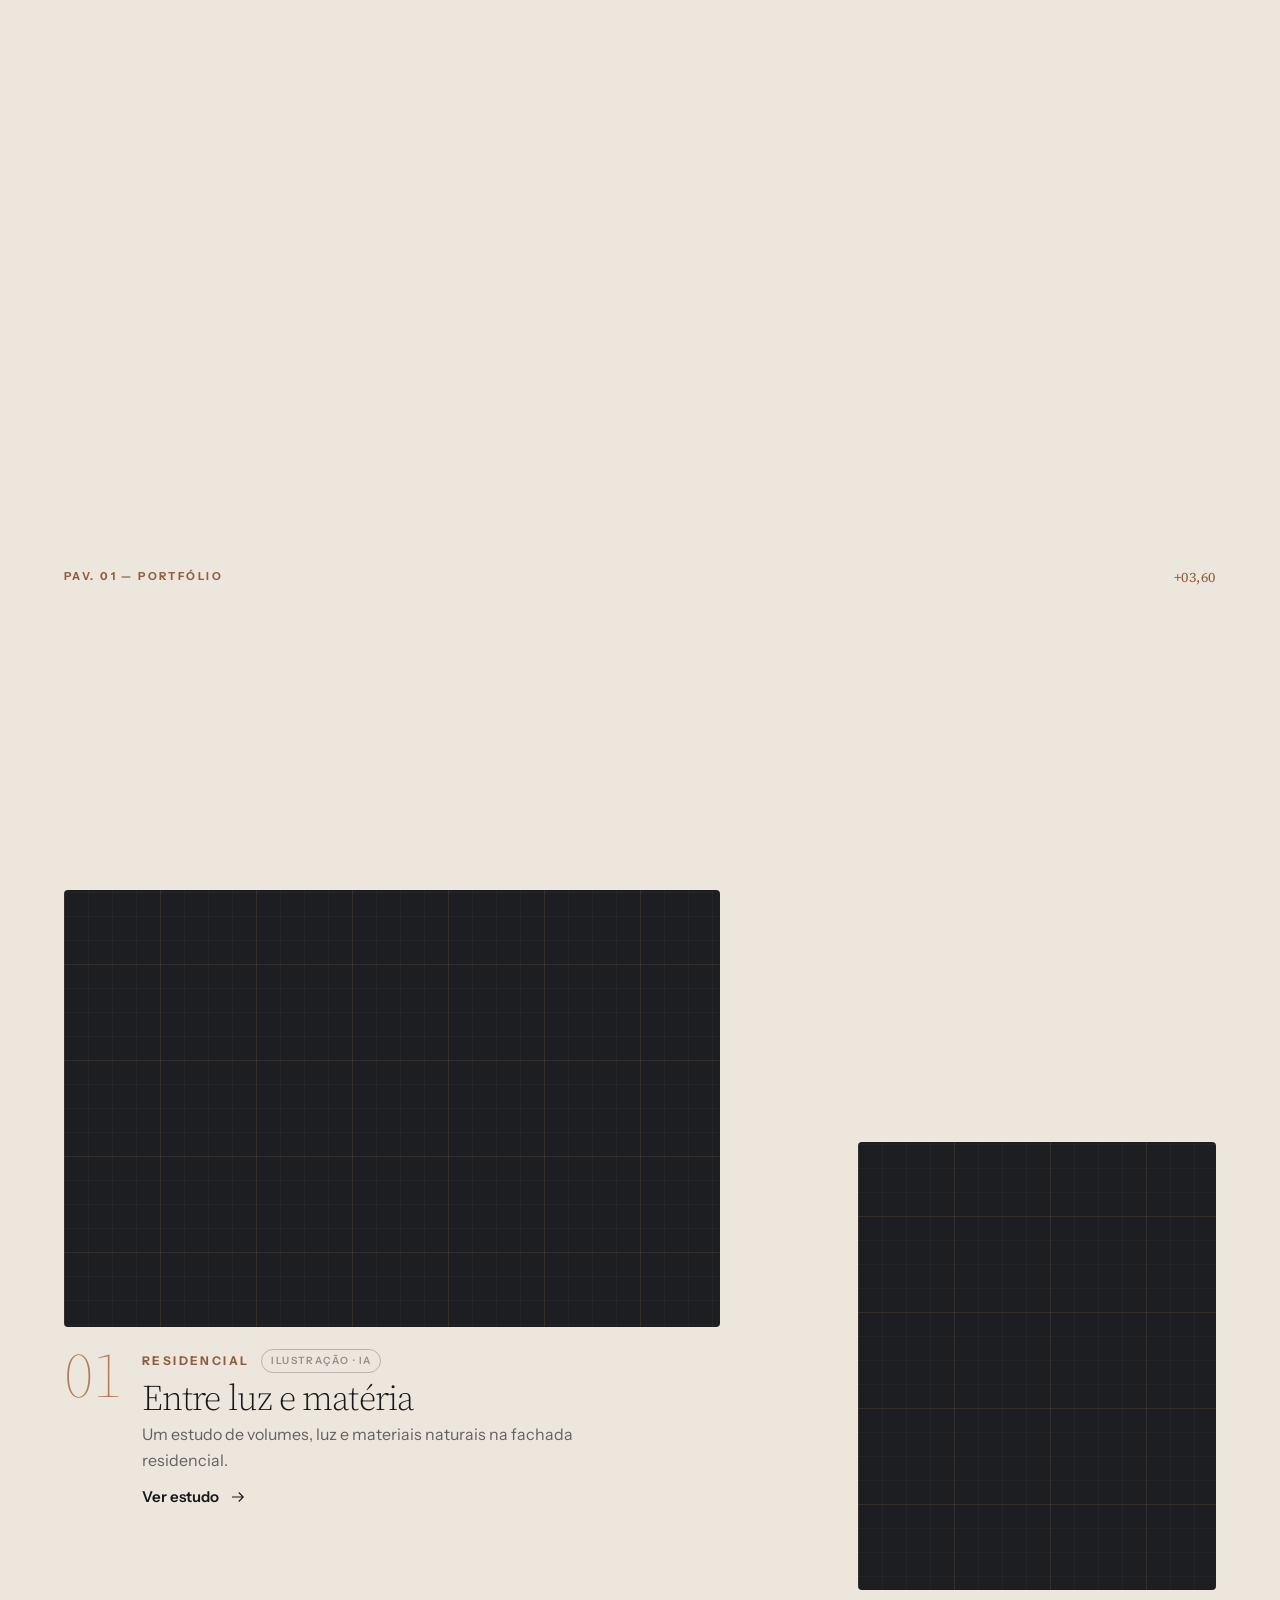
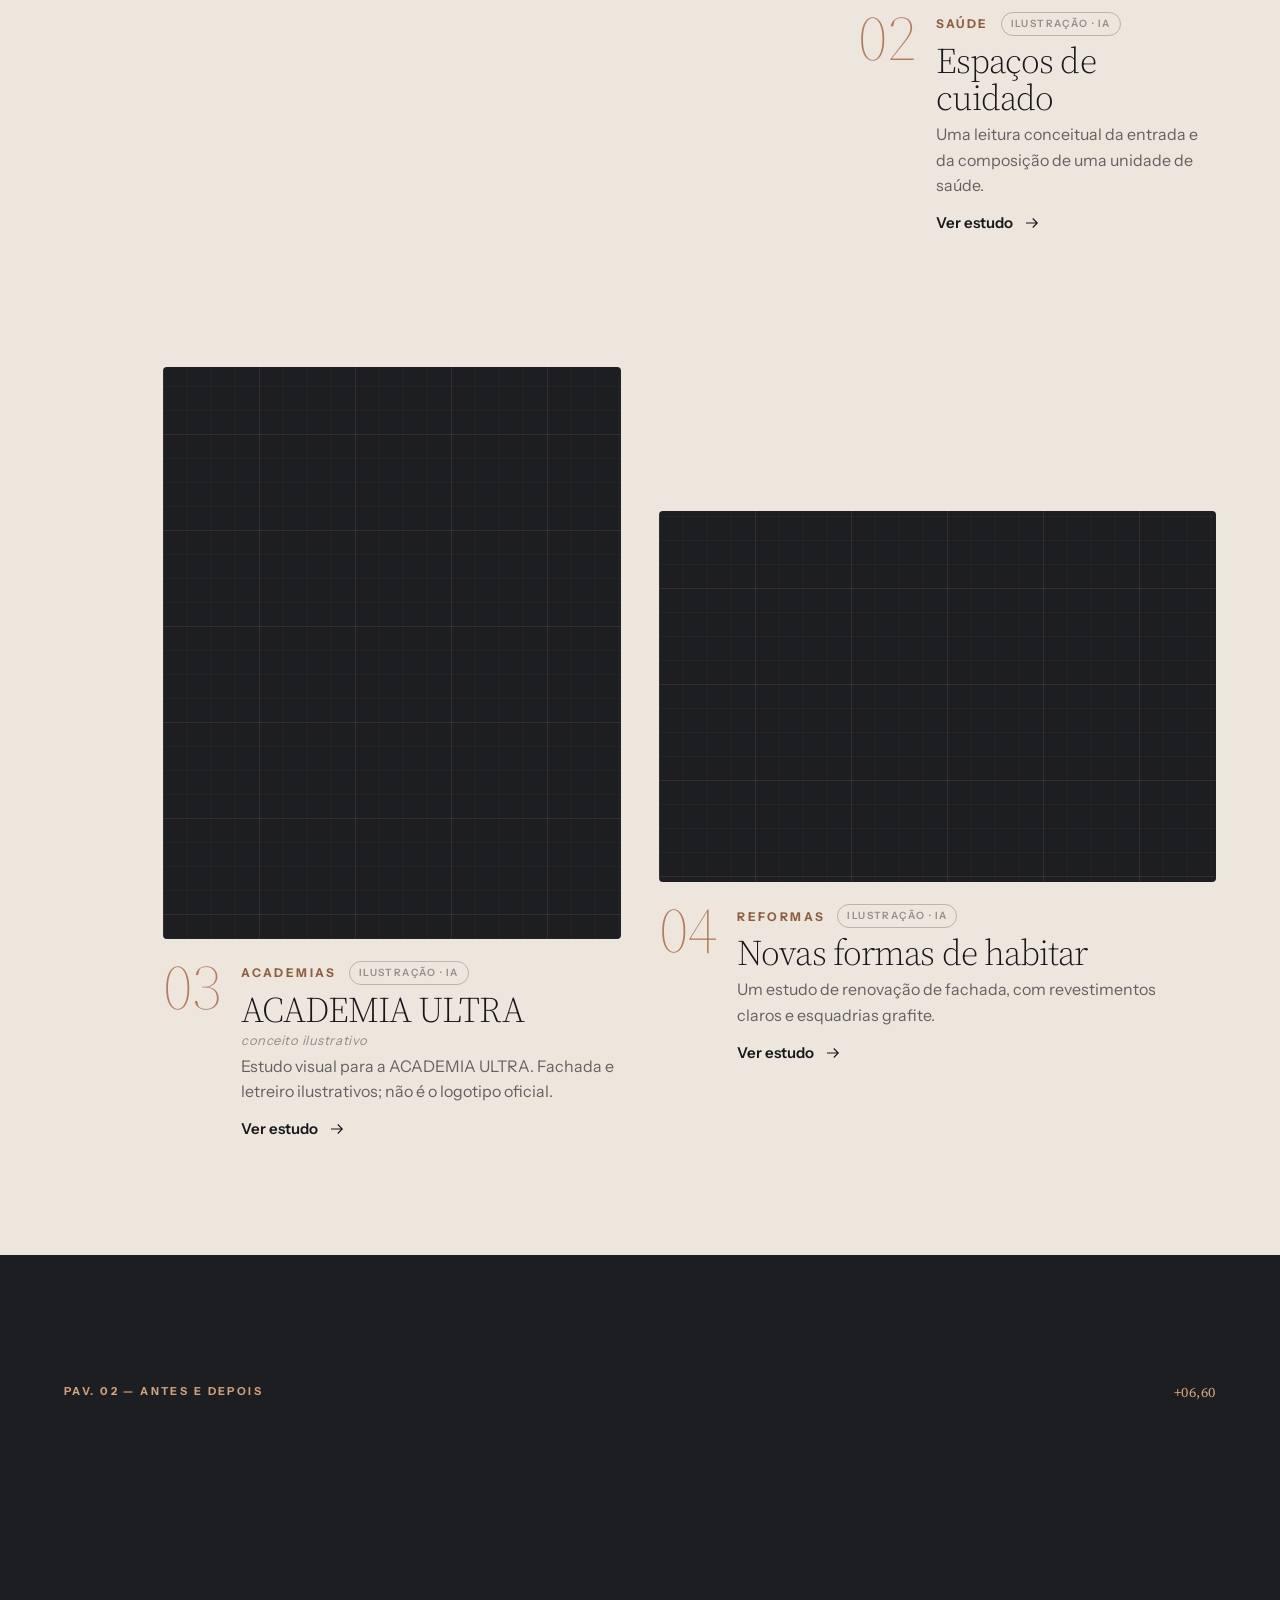
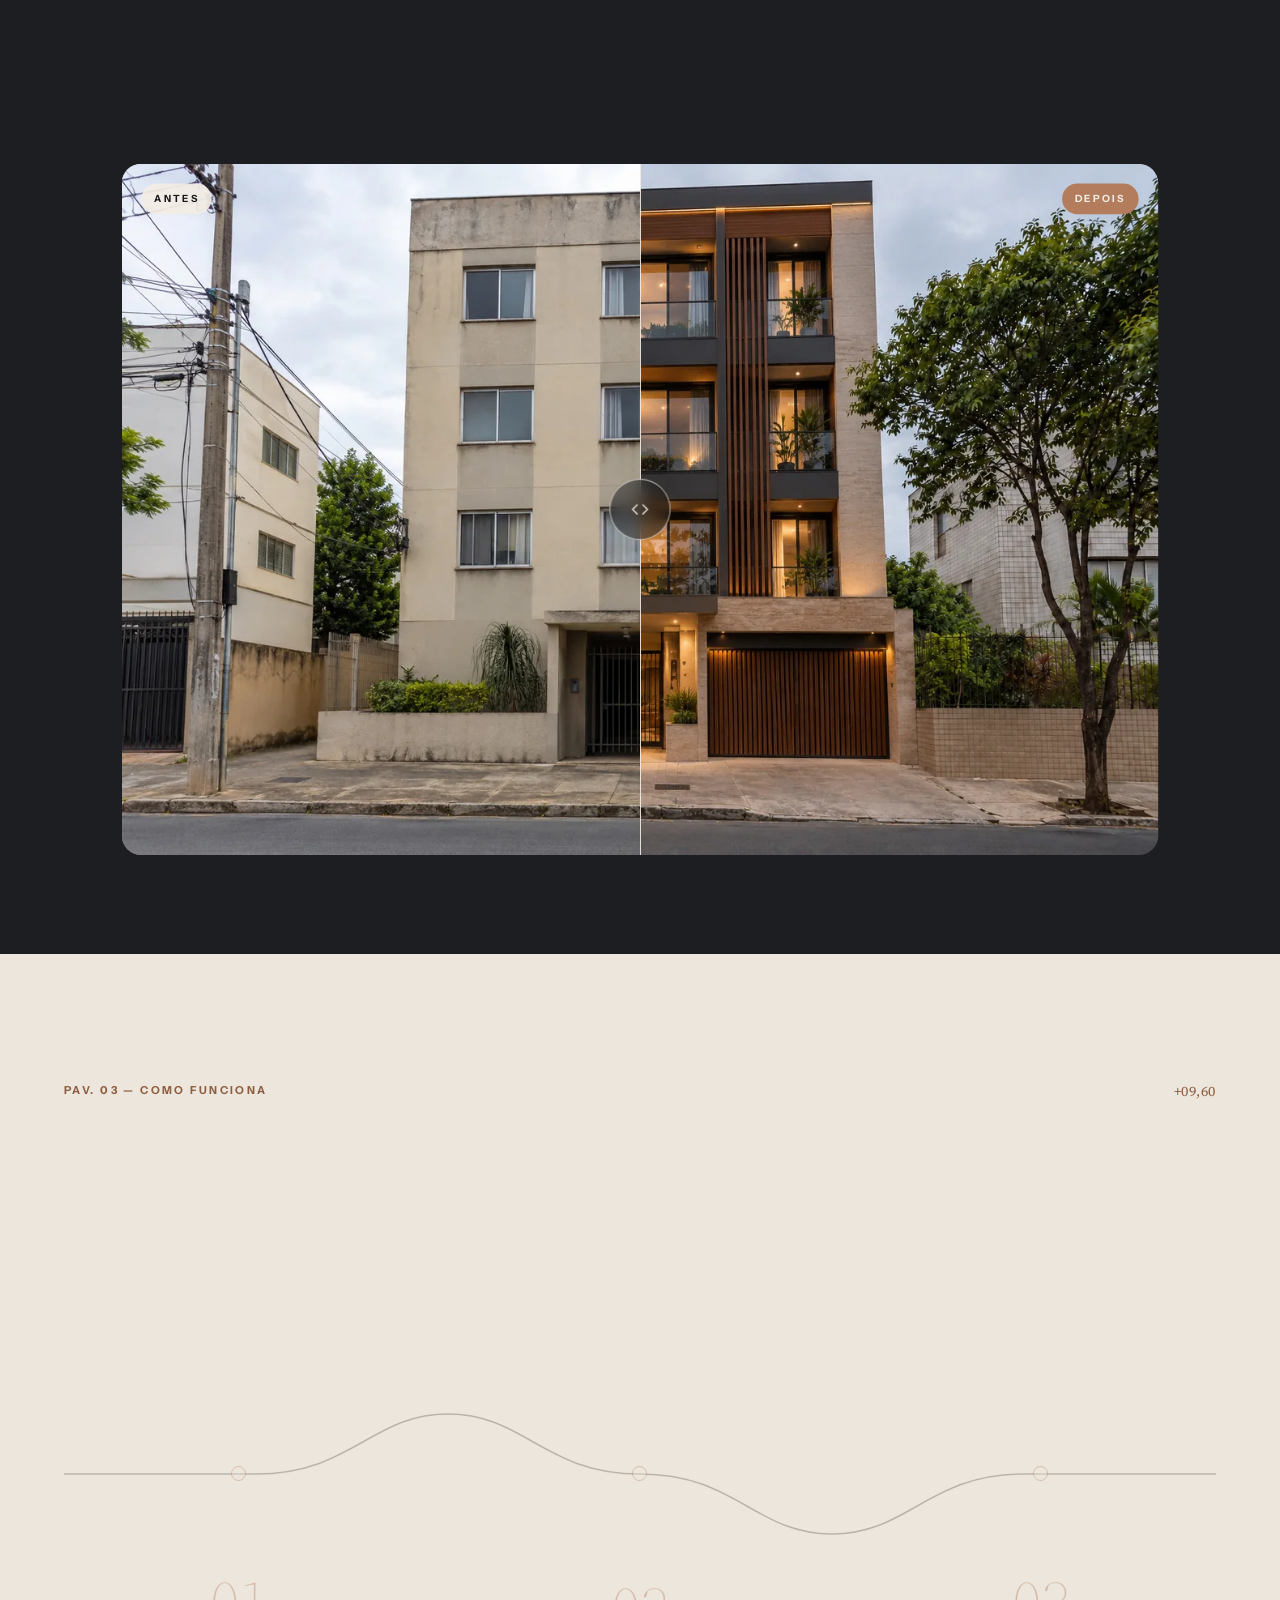
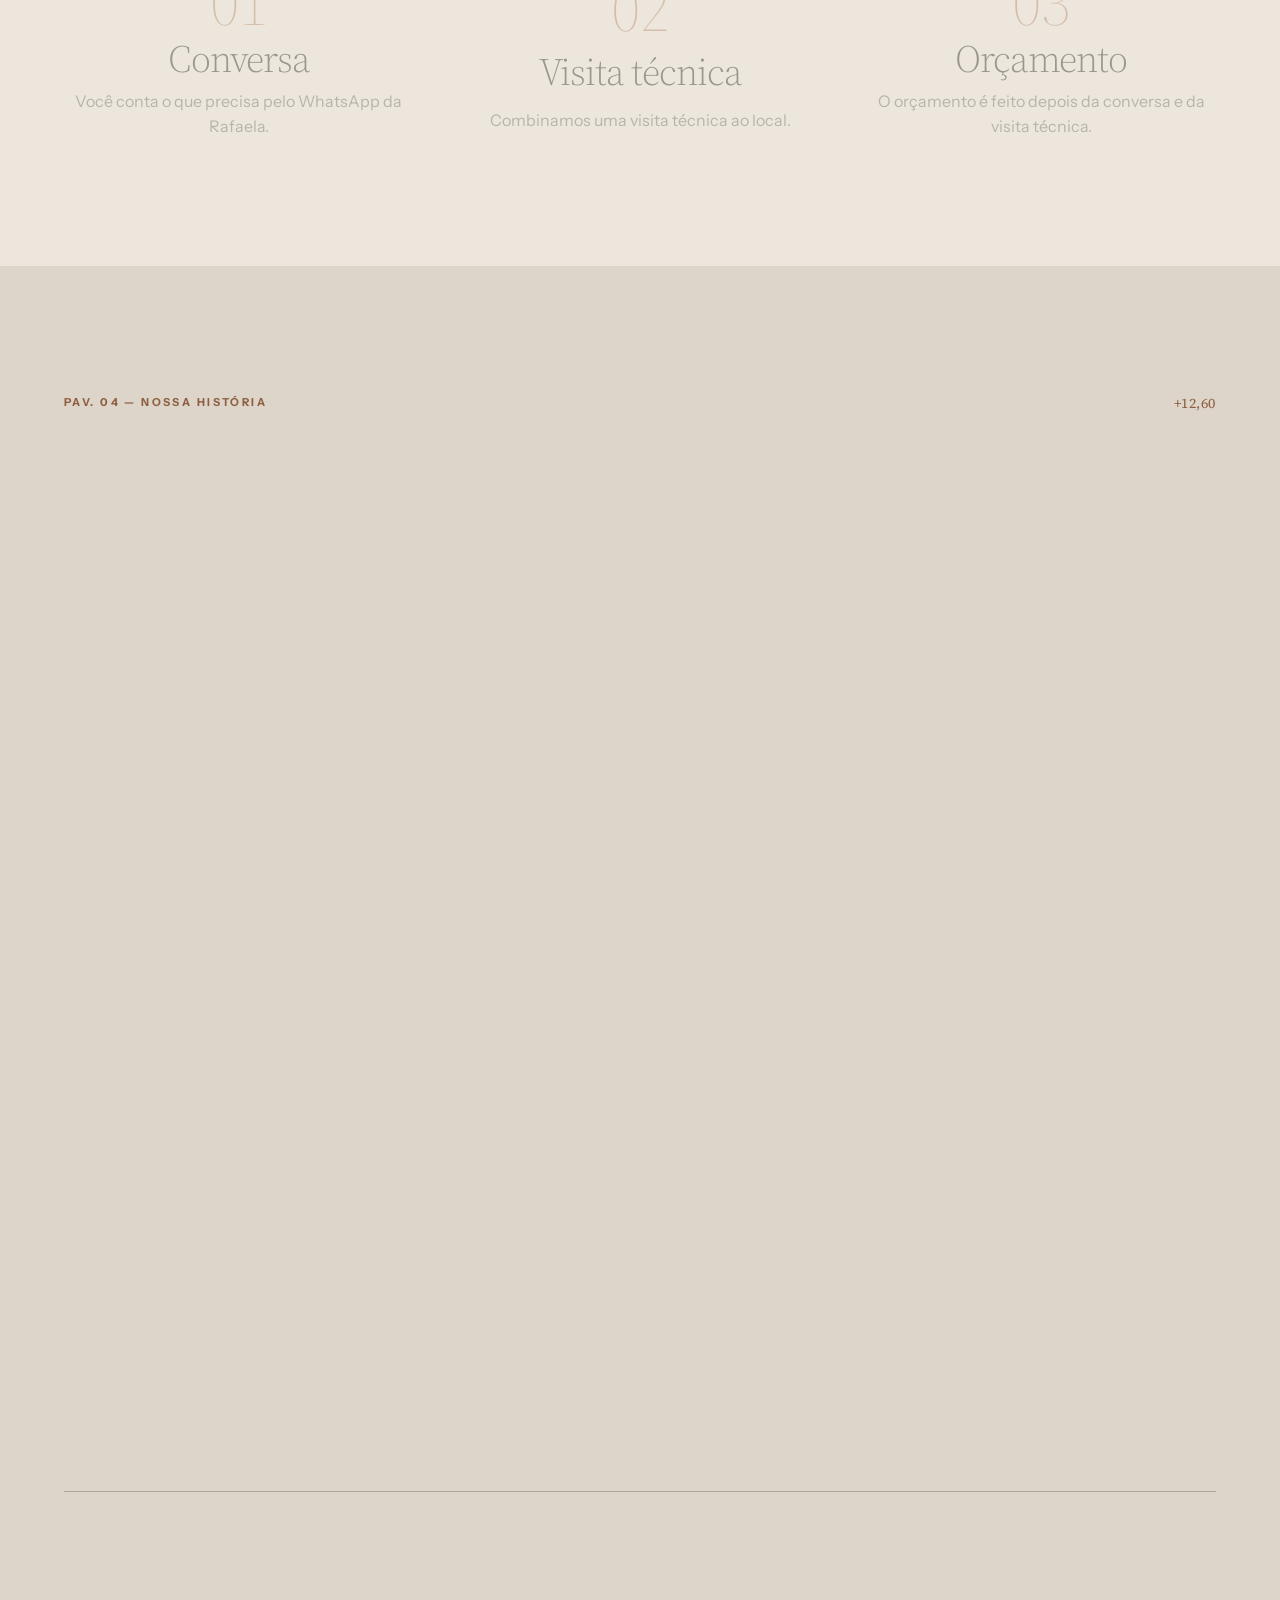
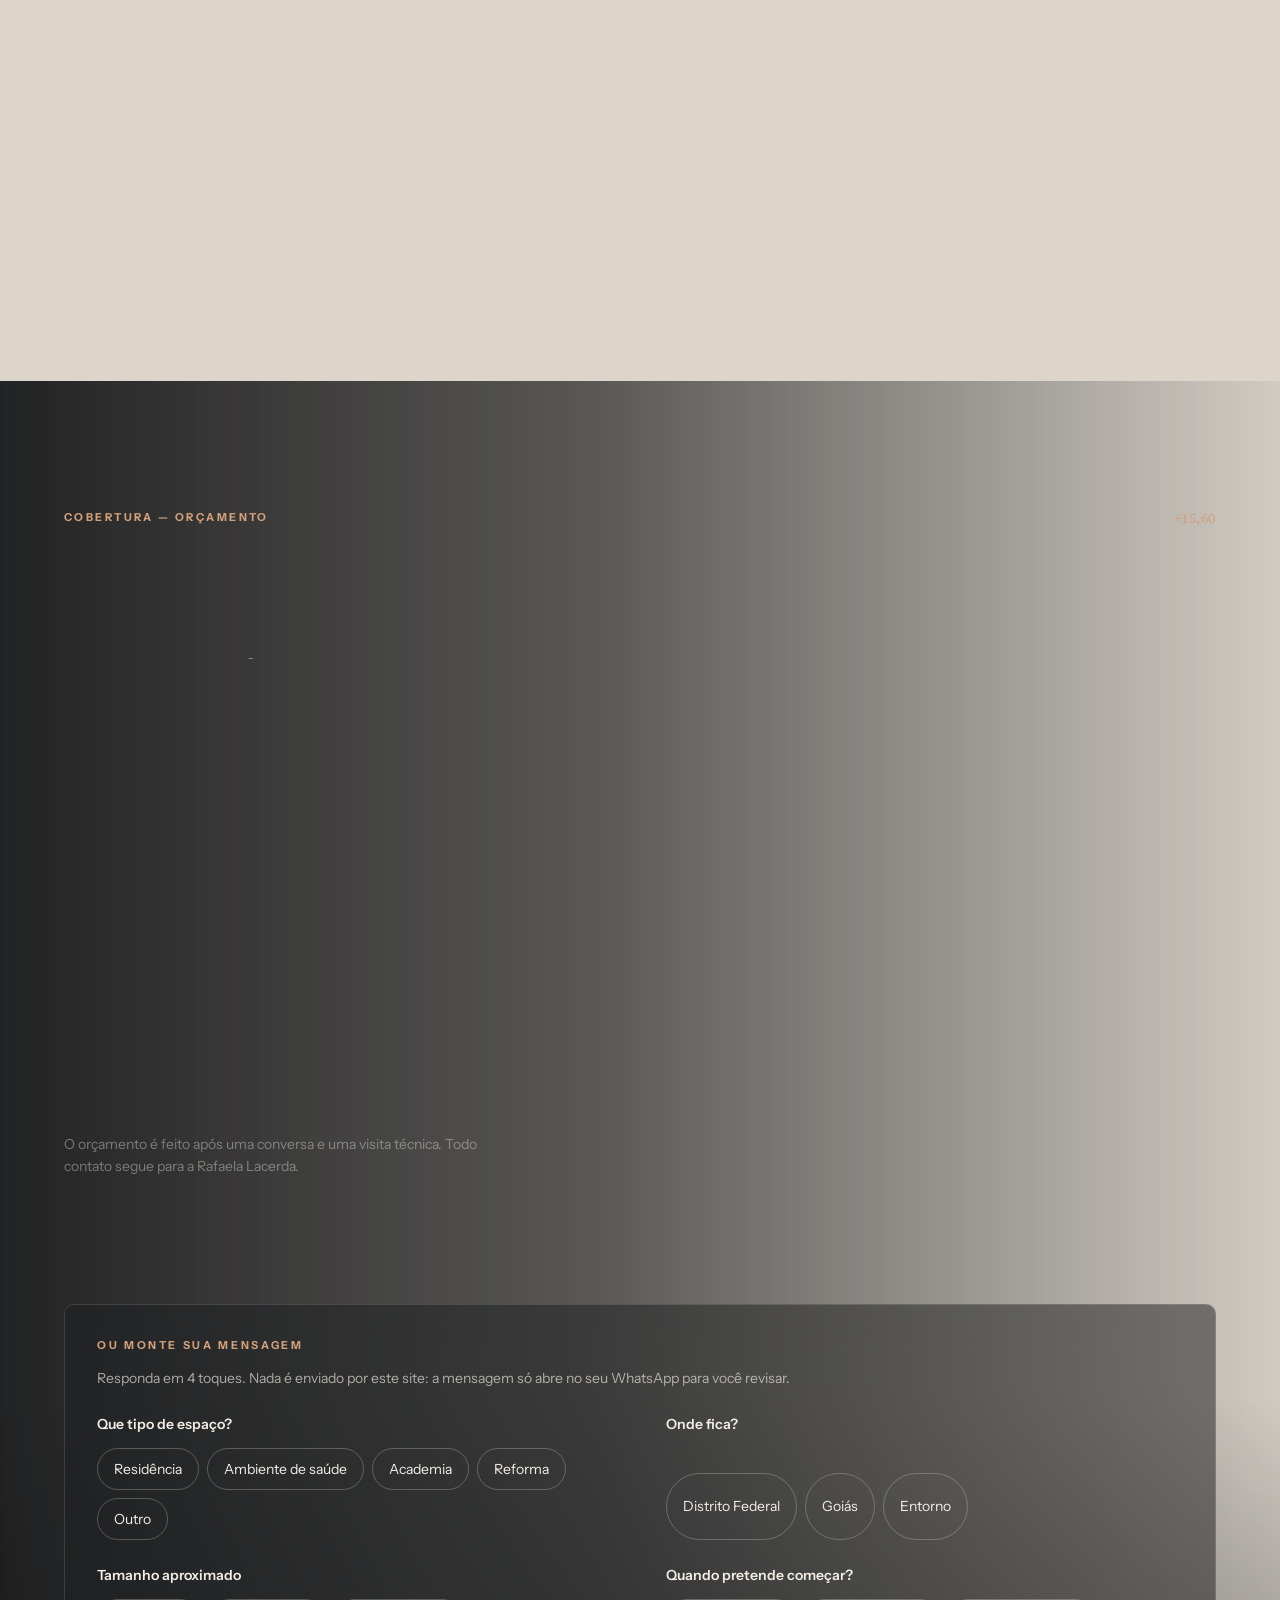
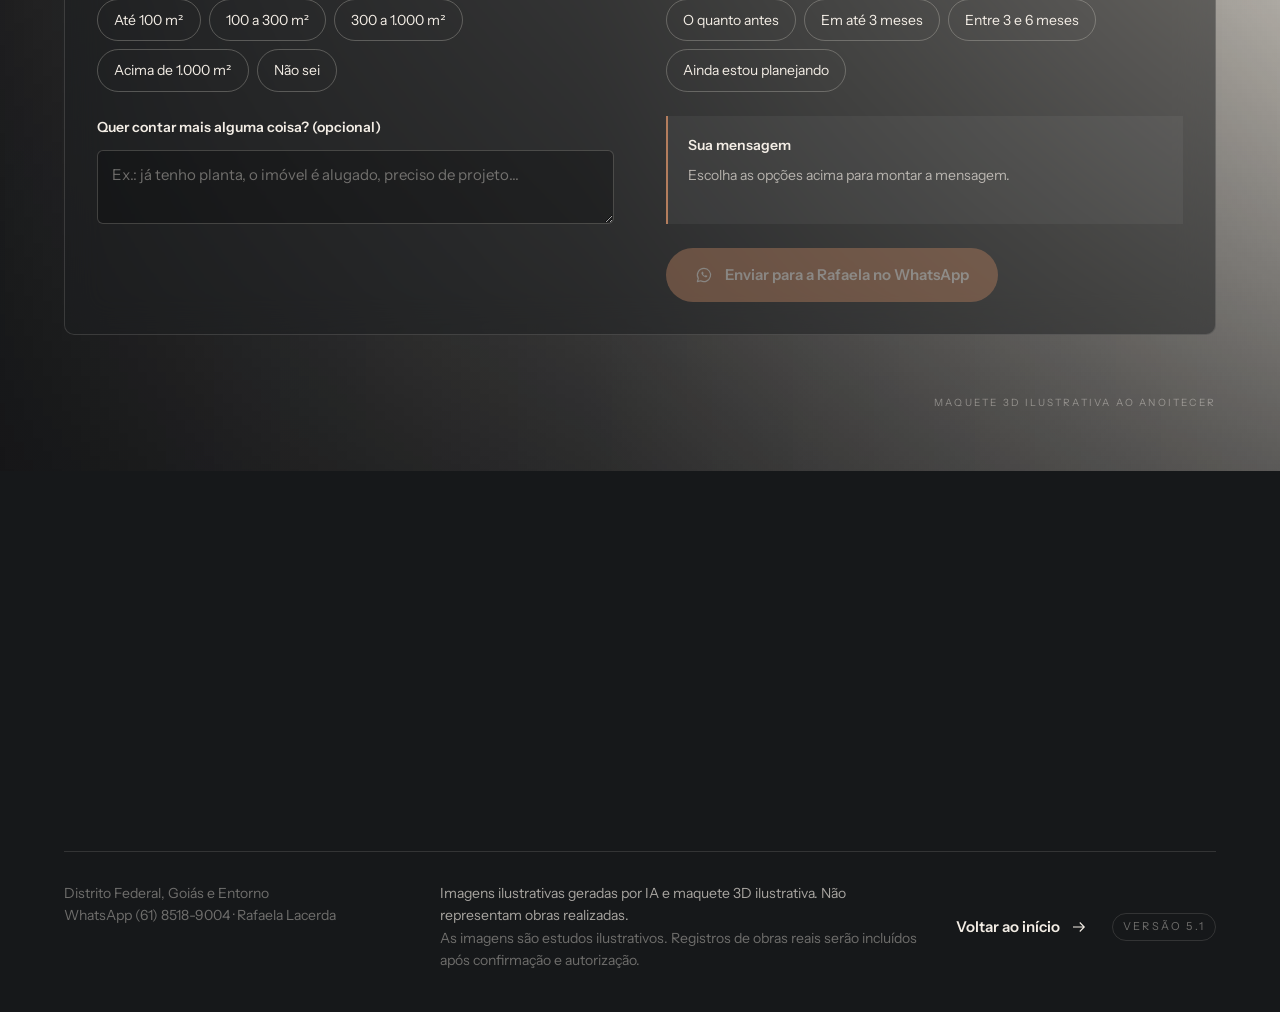
==== commit 45ae4f62: "Publica a versão 5.1 como site oficial (viaopusconstrutora.com.br) - build da 5.1 independente de ve" ====
--- a/v5-1/site/index.html
+++ b/v5-1/site/index.html
@@ -3,29 +3,35 @@
 <head>
 <meta charset="utf-8">
 <meta name="viewport" content="width=device-width,initial-scale=1,viewport-fit=cover">
-<meta name="robots" content="noindex,nofollow">
+<meta name="robots" content="index,follow">
 <meta name="theme-color" content="#ece6dc">
 <meta name="view-transition" content="same-origin">
 <meta name="description" content="VIA OPUS — Engenharia &amp; Construções. Construção e reformas residenciais, de saúde, academias e espaços comerciais no Distrito Federal, em Goiás e no Entorno. Peça seu orçamento pelo WhatsApp.">
 <title>VIA OPUS — Engenharia &amp; Construções</title>
-
+<link rel="canonical" href="https://viaopusconstrutora.com.br/">
+<meta property="og:url" content="https://viaopusconstrutora.com.br/">
 <meta property="og:type" content="website">
 <meta property="og:locale" content="pt_BR">
 <meta property="og:site_name" content="VIA OPUS">
 <meta property="og:title" content="VIA OPUS — Engenharia &amp; Construções">
 <meta property="og:description" content="VIA OPUS — Engenharia &amp; Construções. Construção e reformas residenciais, de saúde, academias e espaços comerciais no Distrito Federal, em Goiás e no Entorno. Peça seu orçamento pelo WhatsApp.">
-<meta property="og:image" content="assets/via-opus-compartilhar-1200x630.jpg">
+<meta property="og:image" content="https://viaopusconstrutora.com.br/assets/via-opus-compartilhar-1200x630.jpg">
 <meta property="og:image:width" content="1200">
 <meta property="og:image:height" content="630">
 <meta name="twitter:card" content="summary_large_image">
-<link rel="icon" href="assets/via-opus-icone-128.webp" type="image/webp">
+<meta name="generator" content="VIA OPUS 5.1">
+<meta http-equiv="Content-Security-Policy" content="default-src 'self'; script-src 'self'; style-src 'self'; img-src 'self' data:; font-src 'self' data:; connect-src 'none'; object-src 'none'; base-uri 'self'; form-action 'none'">
+<link rel="icon" href="favicon.ico" sizes="16x16 32x32 48x48">
+<link rel="icon" href="assets/favicon-48.png" type="image/png" sizes="48x48">
+<link rel="icon" href="assets/via-opus-icone-192.png" type="image/png" sizes="192x192">
+<link rel="apple-touch-icon" href="assets/apple-touch-icon.png">
 <link rel="stylesheet" href="fonts.css">
 <link rel="stylesheet" href="styles.css">
 <script src="boot.js"></script>
 <script src="assets/js/three.min.js" defer></script>
 <script src="obra3d.js" defer></script>
 <script src="app.js" defer></script>
-<script type="application/ld+json">{"@context":"https://schema.org","@type":"GeneralContractor","name":"VIA OPUS — Engenharia & Construções","alternateName":"VIA OPUS","description":"VIA OPUS — Engenharia & Construções. Construção e reformas residenciais, de saúde, academias e espaços comerciais no Distrito Federal, em Goiás e no Entorno. Peça seu orçamento pelo WhatsApp.","telephone":"+556185189004","areaServed":[{"@type":"AdministrativeArea","name":"Distrito Federal"},{"@type":"AdministrativeArea","name":"Goiás"}],"founder":[{"@type":"Person","name":"Fernando Taveira"},{"@type":"Person","name":"Rafaela Lacerda","jobTitle":"Arquiteta"}],"contactPoint":[{"@type":"ContactPoint","contactType":"orçamentos","telephone":"+556185189004","availableLanguage":"pt-BR"}]}</script>
+<script type="application/ld+json">{"@context":"https://schema.org","@type":"GeneralContractor","name":"VIA OPUS — Engenharia & Construções","alternateName":"VIA OPUS","description":"VIA OPUS — Engenharia & Construções. Construção e reformas residenciais, de saúde, academias e espaços comerciais no Distrito Federal, em Goiás e no Entorno. Peça seu orçamento pelo WhatsApp.","telephone":"+556185189004","areaServed":[{"@type":"AdministrativeArea","name":"Distrito Federal"},{"@type":"AdministrativeArea","name":"Goiás"}],"founder":[{"@type":"Person","name":"Fernando Taveira"},{"@type":"Person","name":"Rafaela Lacerda","jobTitle":"Arquiteta"}],"contactPoint":[{"@type":"ContactPoint","contactType":"orçamentos","telephone":"+556185189004","availableLanguage":"pt-BR"}],"url":"https://viaopusconstrutora.com.br/","logo":"https://viaopusconstrutora.com.br/assets/via-opus-640.webp","image":"https://viaopusconstrutora.com.br/assets/via-opus-compartilhar-1200x630.jpg"}</script>
 </head>
 <body>
 <div class="sky" aria-hidden="true"></div>
@@ -381,8 +387,8 @@
     <img class="ft-logo" src="assets/via-opus-960.webp" srcset="assets/via-opus-640.webp 640w, assets/via-opus-960.webp 960w" sizes="(min-width: 900px) 420px, 70vw" width="960" height="526" alt="Logomarca VIA OPUS — Engenharia &amp; Construções" loading="lazy" decoding="async">
     <div class="ft-cols">
       <p>Distrito Federal, Goiás e Entorno<br>WhatsApp (61) 8518-9004 · Rafaela Lacerda</p>
-      <div><p class="ft-ia">Imagens ilustrativas geradas por IA e maquete 3D ilustrativa. Não representam obras realizadas.</p><p>Prévia 5.1 para avaliação. Registros de obras reais serão incluídos após confirmação e autorização.</p></div>
-      <p class="ft-end"><a class="link-arrow" href="#canteiro"><span>Voltar ao início</span><svg class="ico-arrow" viewBox="0 0 24 24" width="18" height="18" aria-hidden="true" focusable="false"><path d="M4 12h15M13 6l6 6-6 6" fill="none" stroke="currentColor" stroke-width="1.5"/></svg></a><span class="ft-ver">Prévia 5.1</span></p>
+      <div><p class="ft-ia">Imagens ilustrativas geradas por IA e maquete 3D ilustrativa. Não representam obras realizadas.</p><p>As imagens são estudos ilustrativos. Registros de obras reais serão incluídos após confirmação e autorização.</p></div>
+      <p class="ft-end"><a class="link-arrow" href="#canteiro"><span>Voltar ao início</span><svg class="ico-arrow" viewBox="0 0 24 24" width="18" height="18" aria-hidden="true" focusable="false"><path d="M4 12h15M13 6l6 6-6 6" fill="none" stroke="currentColor" stroke-width="1.5"/></svg></a><span class="ft-ver">Versão 5.1</span></p>
     </div>
   </div>
 </footer>
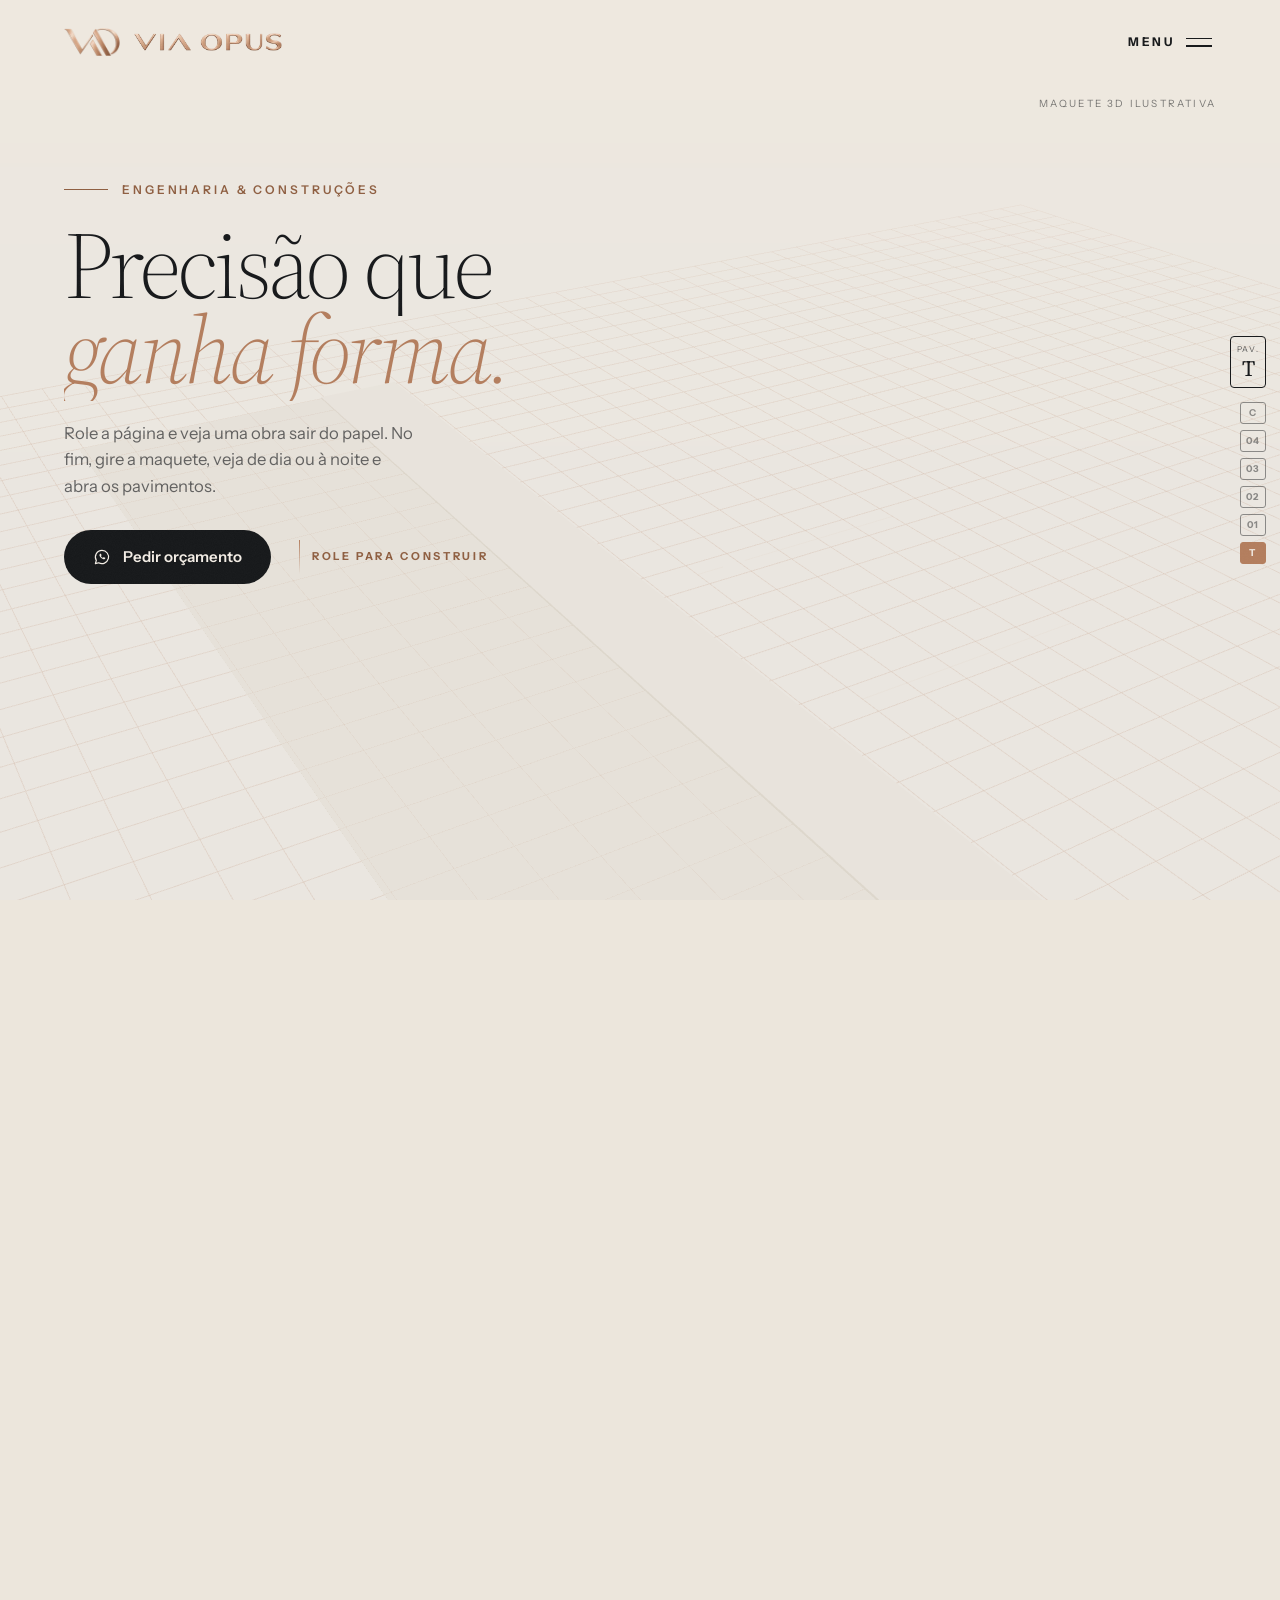
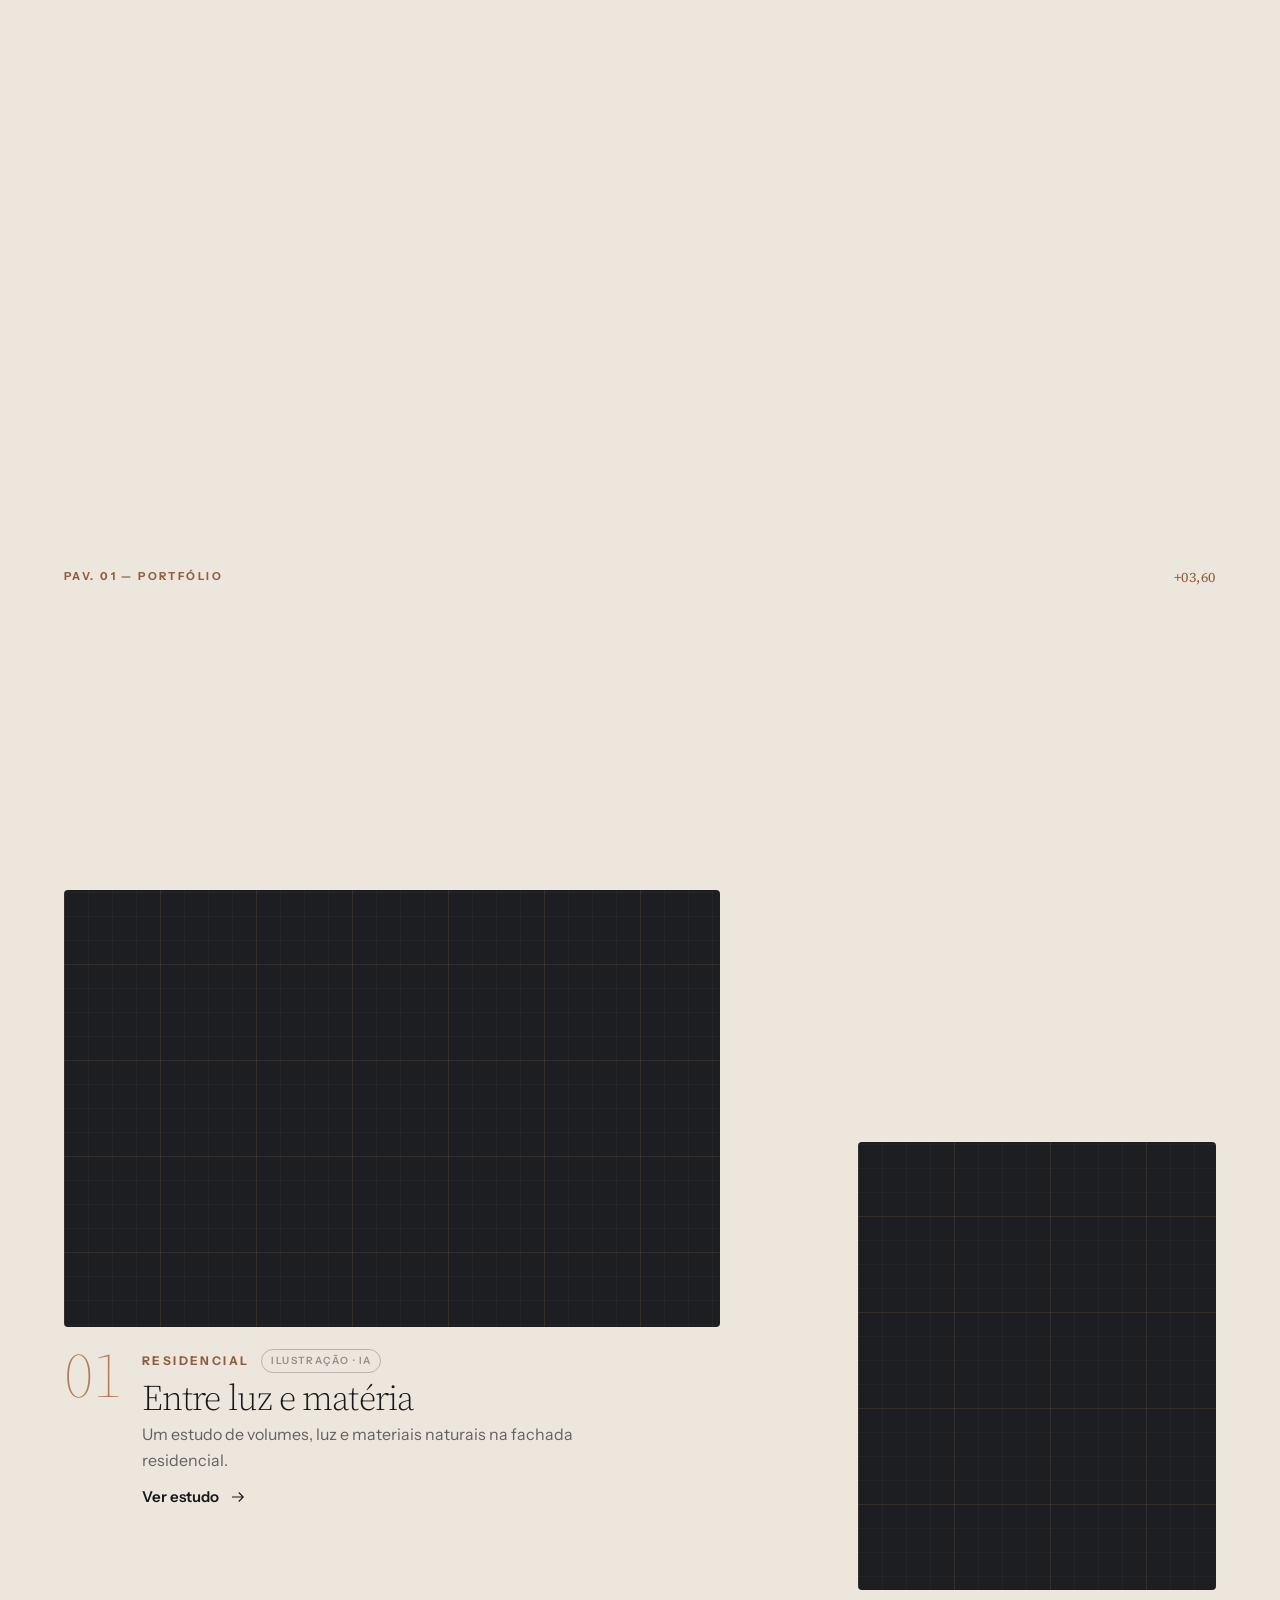
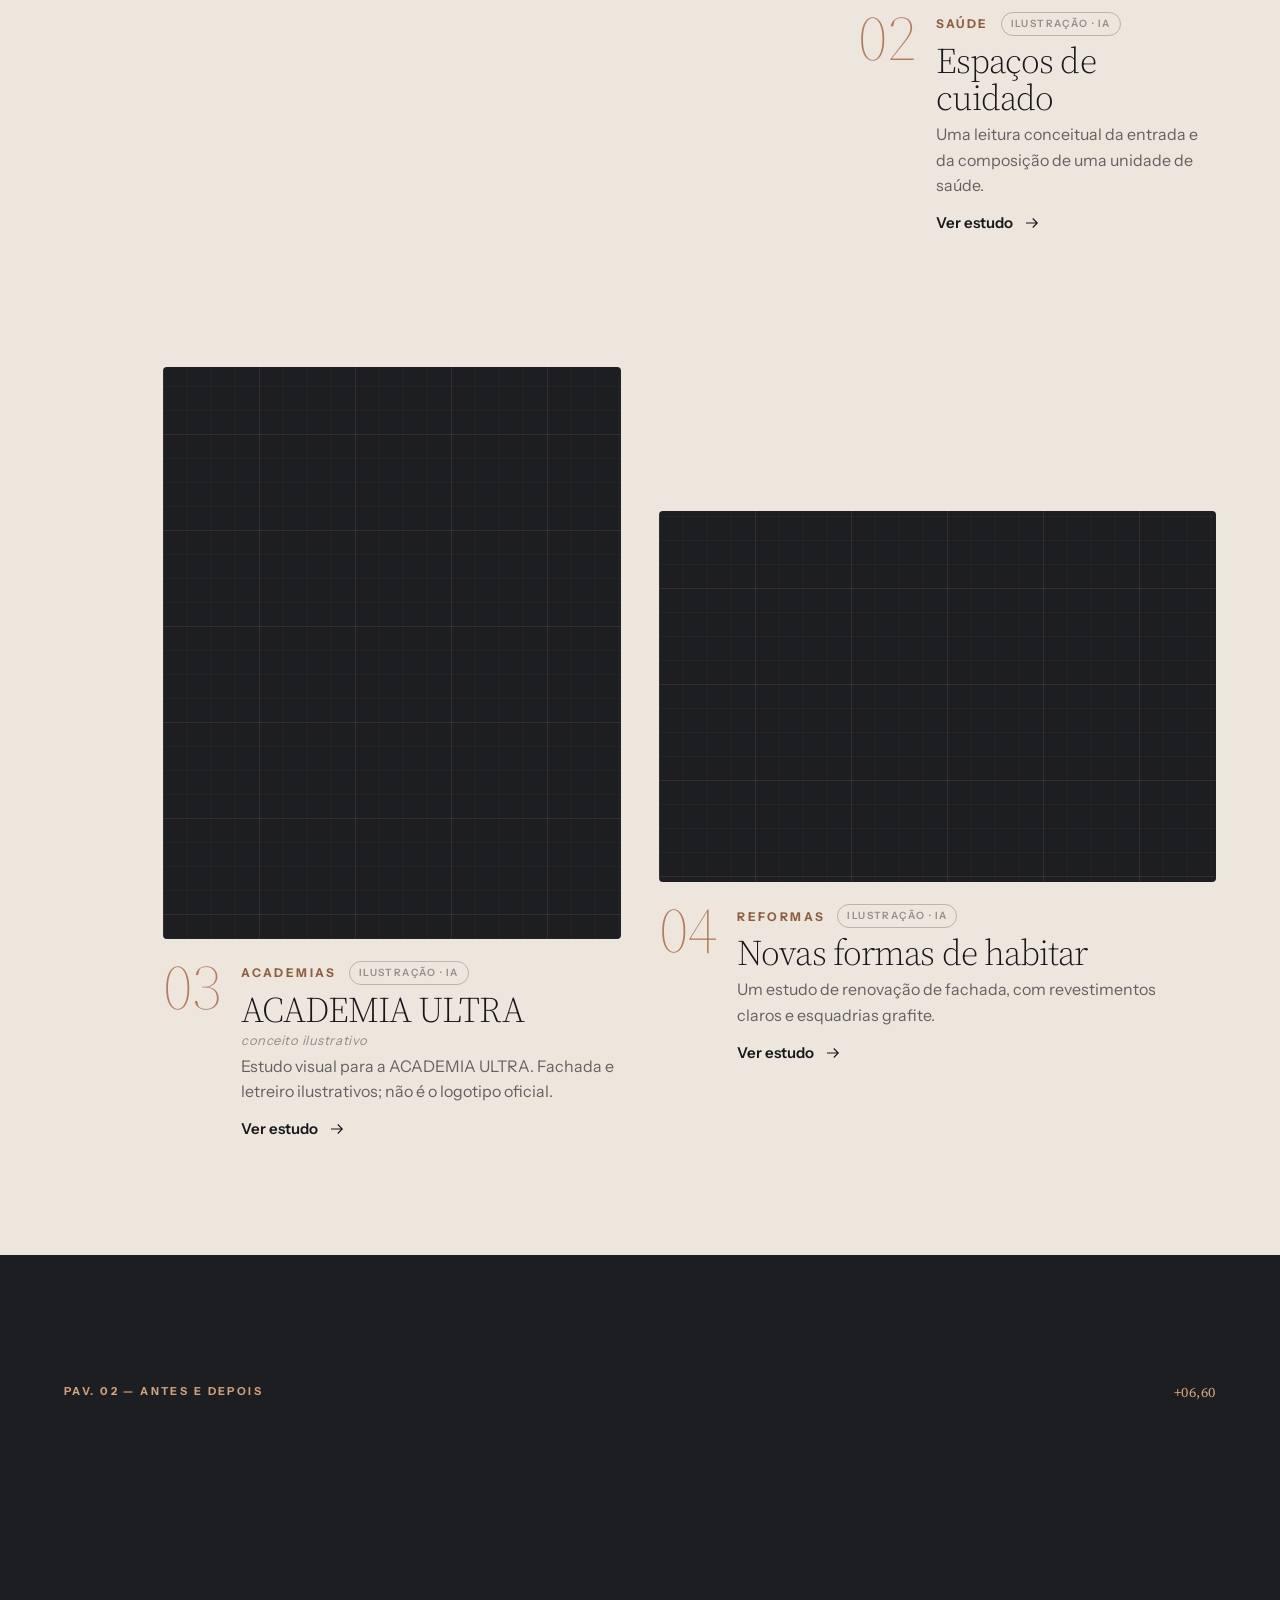
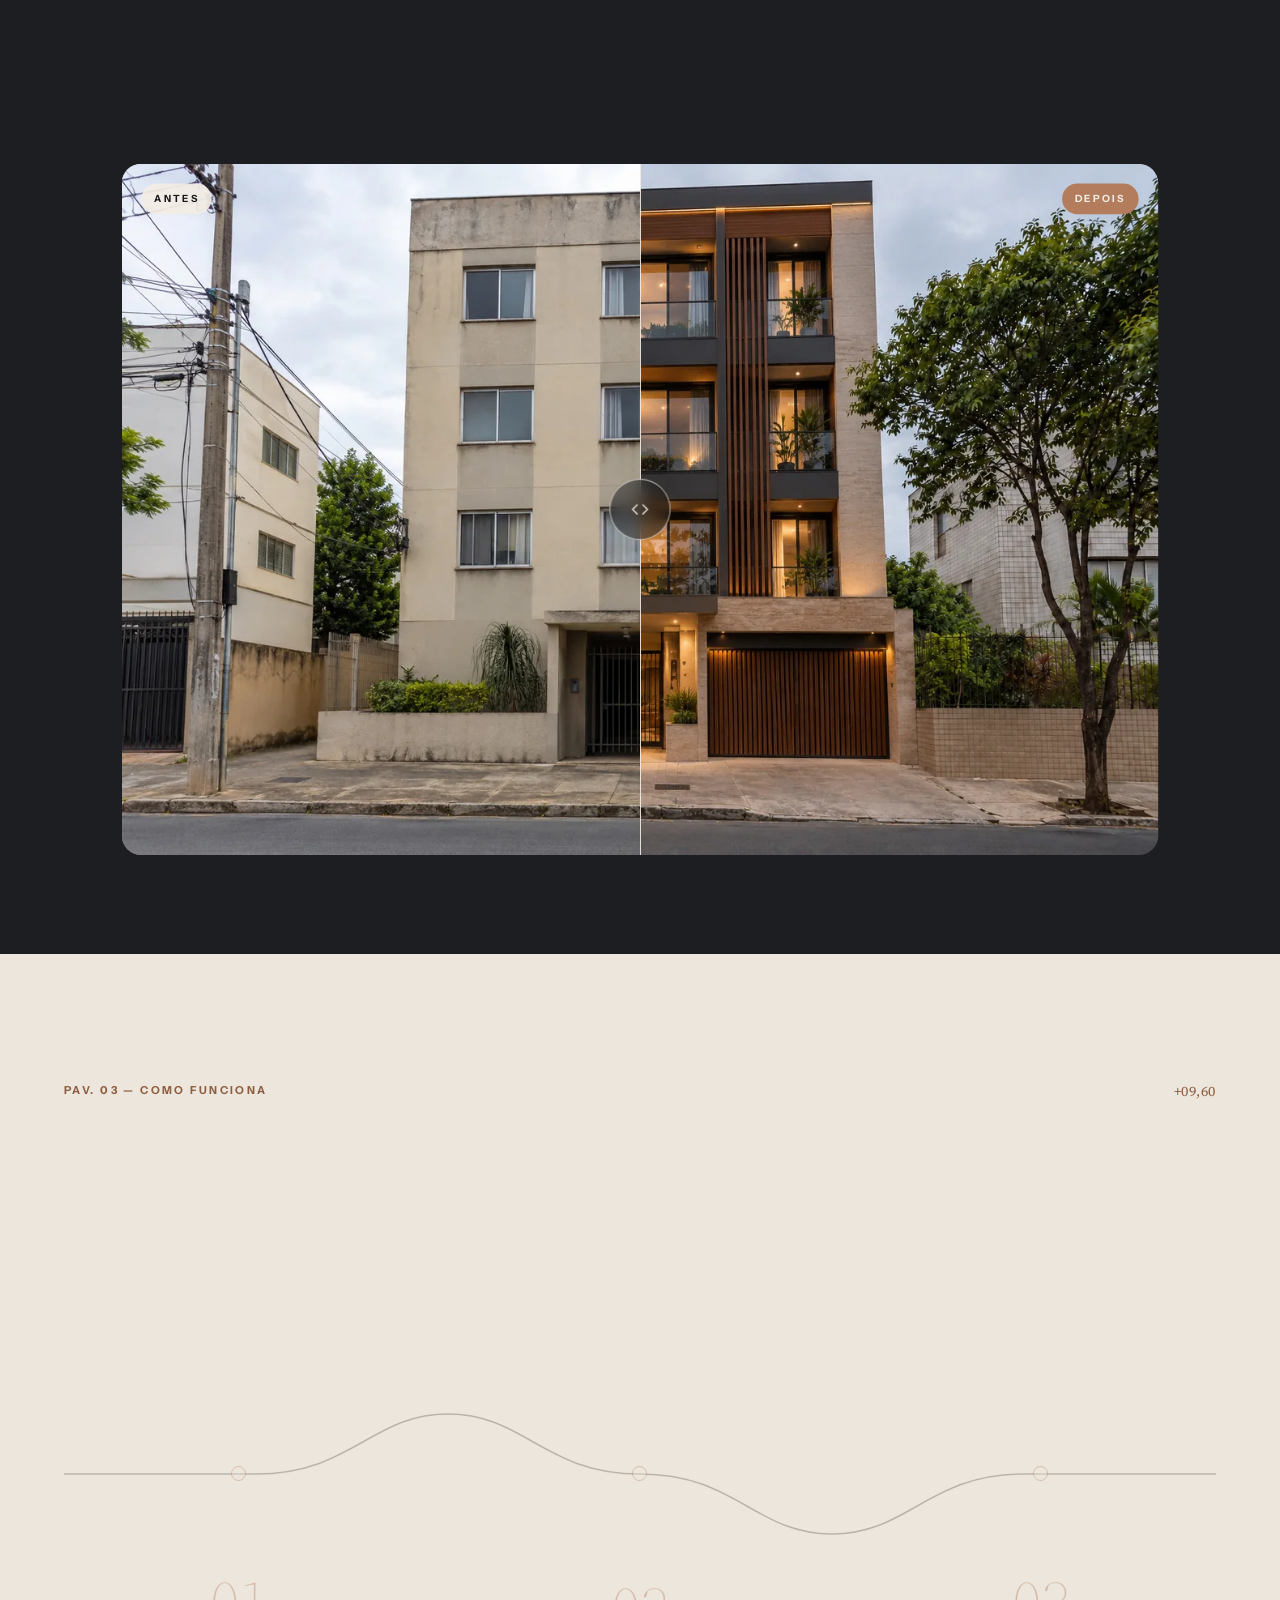
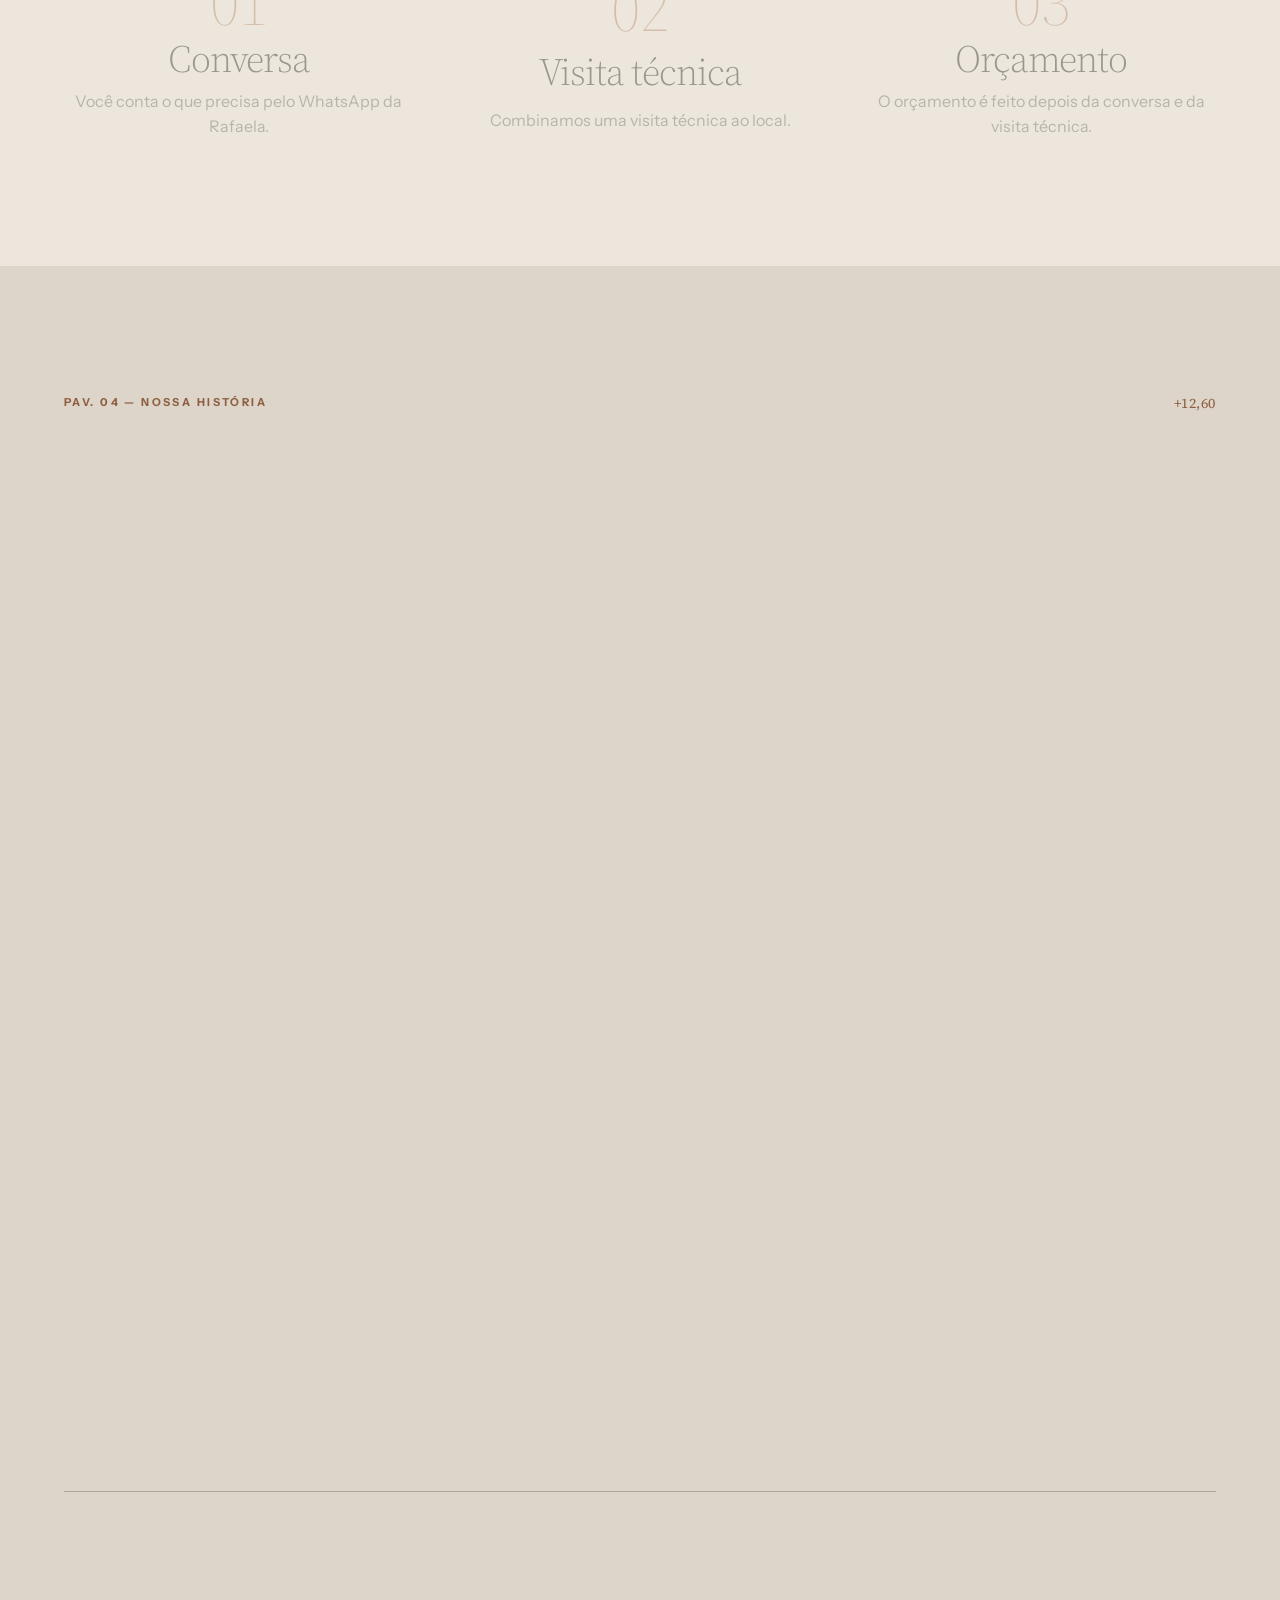
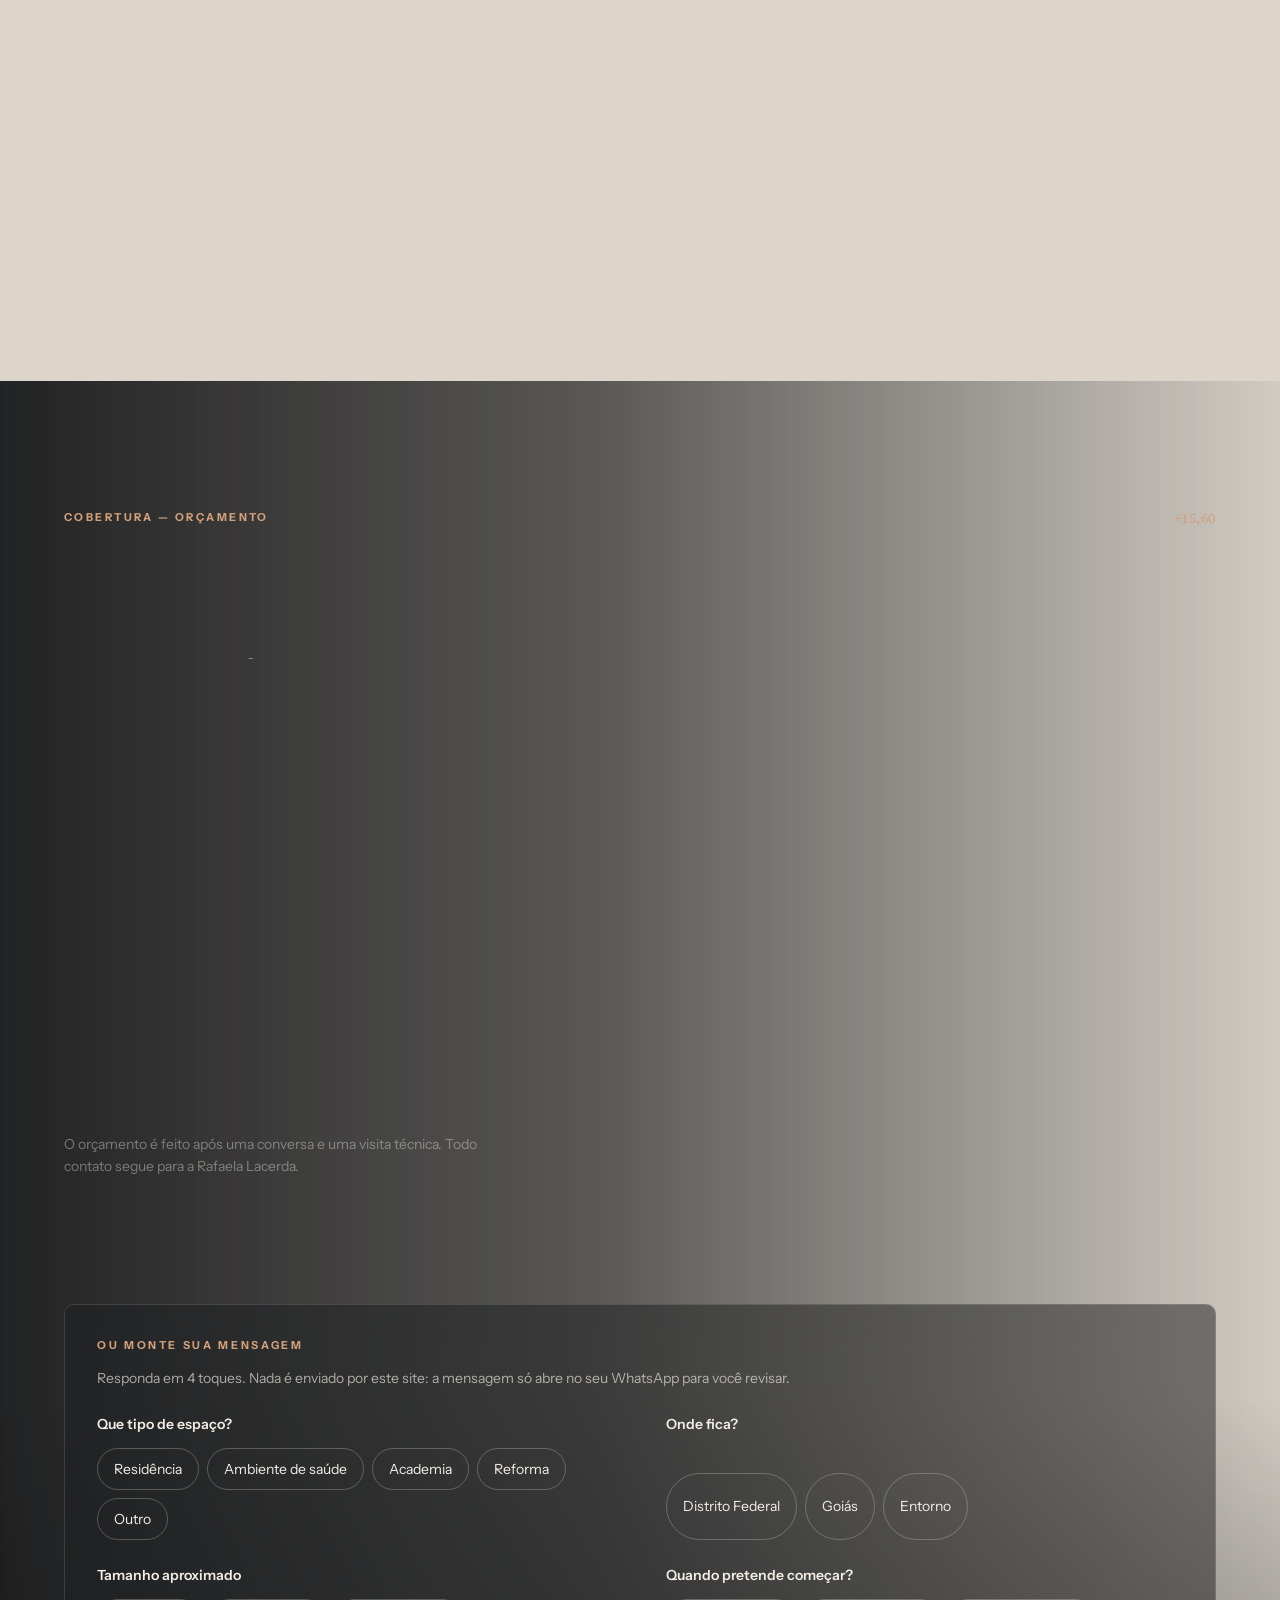
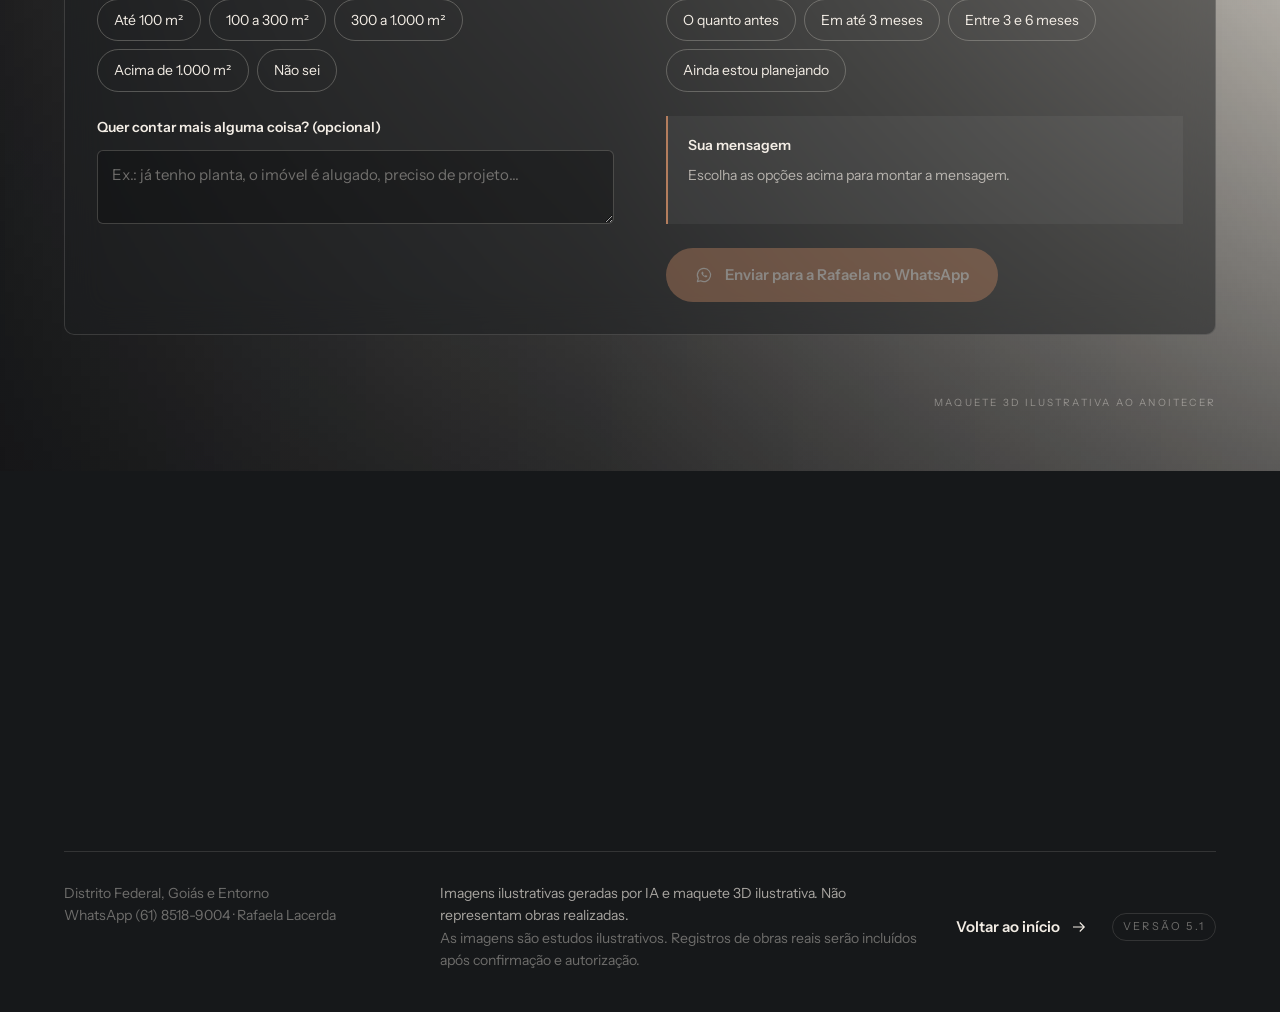
==== commit 9c8a2540: "Adiciona botão de login do Obra em Dia ao site VIA OPUS" ====
--- a/v5-1/site/index.html
+++ b/v5-1/site/index.html
@@ -65,6 +65,7 @@
         <a href="#contato"><span>Contato</span></a>
     </nav>
     <a class="hd-cta" href="https://wa.me/556185189004?text=Ol%C3%A1%2C%20Rafaela!%20Vim%20pelo%20site%20da%20VIA%20OPUS%20e%20gostaria%20de%20pedir%20um%20or%C3%A7amento.%0A%0AOrigem%3A%20site%20VIA%20OPUS%20%C2%B7%20cabe%C3%A7alho" target="_blank" rel="noopener noreferrer"><svg class="ico-wa" viewBox="0 0 24 24" width="18" height="18" aria-hidden="true" focusable="false"><path d="M12 3.2a8.8 8.8 0 0 0-7.55 13.33L3.2 20.8l4.4-1.15A8.8 8.8 0 1 0 12 3.2z" fill="none" stroke="currentColor" stroke-width="1.6" stroke-linejoin="round"/><path d="M9.1 7.9c.2-.4.45-.4.75-.4h.35c.18 0 .38.02.52.4l.62 1.5c.08.2.05.4-.08.56l-.5.6c-.12.15-.14.3-.04.48.5.9 1.2 1.6 2.2 2.1.2.1.36.1.5-.06l.7-.8c.15-.17.33-.2.53-.1l1.5.72c.2.1.3.2.3.38 0 .55-.28 1.1-.74 1.46-.5.4-1.15.5-1.8.3-2.7-.84-4.5-2.7-5.3-4.9-.2-.66-.02-1.3.39-1.84z" fill="currentColor"/></svg><span>Orçamento</span></a>
+    <button class="login-cta hd-login" type="button" disabled>Login · Em breve</button>
     <details class="mm">
       <summary aria-label="Abrir menu"><span class="mm-l">Menu</span><i aria-hidden="true"></i></summary>
       <nav class="mm-panel" aria-label="Navegação (celular)">
@@ -75,7 +76,10 @@
           <li><a href="#historia"><small>04</small>Nossa história</a></li>
           <li><a href="#contato"><small>05</small>Contato</a></li>
         </ol>
-        <a class="btn btn-copper mm-wa" href="https://wa.me/556185189004?text=Ol%C3%A1%2C%20Rafaela!%20Vim%20pelo%20site%20da%20VIA%20OPUS%20e%20gostaria%20de%20pedir%20um%20or%C3%A7amento.%0A%0AOrigem%3A%20site%20VIA%20OPUS%20%C2%B7%20cabe%C3%A7alho" target="_blank" rel="noopener noreferrer"><svg class="ico-wa" viewBox="0 0 24 24" width="18" height="18" aria-hidden="true" focusable="false"><path d="M12 3.2a8.8 8.8 0 0 0-7.55 13.33L3.2 20.8l4.4-1.15A8.8 8.8 0 1 0 12 3.2z" fill="none" stroke="currentColor" stroke-width="1.6" stroke-linejoin="round"/><path d="M9.1 7.9c.2-.4.45-.4.75-.4h.35c.18 0 .38.02.52.4l.62 1.5c.08.2.05.4-.08.56l-.5.6c-.12.15-.14.3-.04.48.5.9 1.2 1.6 2.2 2.1.2.1.36.1.5-.06l.7-.8c.15-.17.33-.2.53-.1l1.5.72c.2.1.3.2.3.38 0 .55-.28 1.1-.74 1.46-.5.4-1.15.5-1.8.3-2.7-.84-4.5-2.7-5.3-4.9-.2-.66-.02-1.3.39-1.84z" fill="currentColor"/></svg><span>Falar com a Rafaela no WhatsApp</span></a>
+        <div class="mm-actions">
+          <button class="login-cta btn mm-login" type="button" disabled>Login · Em breve</button>
+          <a class="btn btn-copper mm-wa" href="https://wa.me/556185189004?text=Ol%C3%A1%2C%20Rafaela!%20Vim%20pelo%20site%20da%20VIA%20OPUS%20e%20gostaria%20de%20pedir%20um%20or%C3%A7amento.%0A%0AOrigem%3A%20site%20VIA%20OPUS%20%C2%B7%20cabe%C3%A7alho" target="_blank" rel="noopener noreferrer"><svg class="ico-wa" viewBox="0 0 24 24" width="18" height="18" aria-hidden="true" focusable="false"><path d="M12 3.2a8.8 8.8 0 0 0-7.55 13.33L3.2 20.8l4.4-1.15A8.8 8.8 0 1 0 12 3.2z" fill="none" stroke="currentColor" stroke-width="1.6" stroke-linejoin="round"/><path d="M9.1 7.9c.2-.4.45-.4.75-.4h.35c.18 0 .38.02.52.4l.62 1.5c.08.2.05.4-.08.56l-.5.6c-.12.15-.14.3-.04.48.5.9 1.2 1.6 2.2 2.1.2.1.36.1.5-.06l.7-.8c.15-.17.33-.2.53-.1l1.5.72c.2.1.3.2.3.38 0 .55-.28 1.1-.74 1.46-.5.4-1.15.5-1.8.3-2.7-.84-4.5-2.7-5.3-4.9-.2-.66-.02-1.3.39-1.84z" fill="currentColor"/></svg><span>Falar com a Rafaela no WhatsApp</span></a>
+        </div>
         <p class="mm-foot">Distrito Federal · Goiás · Entorno</p>
       </nav>
     </details>
--- a/v5-1/site/styles.css
+++ b/v5-1/site/styles.css
@@ -98,8 +98,11 @@
 .hd-nav a:hover,.hd-nav a.is-on{opacity:1}
 .hd-nav a::before{content:"";position:absolute;left:0;bottom:-3px;width:100%;height:1px;background:var(--cu);transform:scaleX(0);transform-origin:right;transition:transform .5s var(--ease)}
 .hd-nav a:hover::before,.hd-nav a.is-on::before{transform:scaleX(1);transform-origin:left}
-.hd-cta{display:none;align-items:center;gap:10px;height:44px;padding:0 20px;border:1px solid currentColor;border-radius:999px;text-decoration:none;font-size:12.5px;letter-spacing:.12em;text-transform:uppercase;font-weight:700;transition:background .4s,color .4s,border-color .4s}
+.hd-cta,.hd-login{display:none;align-items:center;gap:10px;height:44px;padding:0 20px;border:1px solid currentColor;border-radius:999px;text-decoration:none;font-size:12.5px;letter-spacing:.12em;text-transform:uppercase;font-weight:700;white-space:nowrap;transition:background .4s,color .4s,border-color .4s}
 .hd-cta:hover{background:var(--cu);border-color:var(--cu);color:var(--ivory)}
+.login-cta{background:transparent;border-color:var(--cu)}
+.login-cta:not(:disabled):hover{background:var(--cu);color:var(--ink)}
+.login-cta:disabled{opacity:.75;cursor:default}
 .mm summary{list-style:none;display:flex;align-items:center;gap:12px;cursor:pointer;height:44px;padding:0 4px;font-size:12px;letter-spacing:.2em;text-transform:uppercase;font-weight:700;position:relative;z-index:2}
 .mm summary::-webkit-details-marker{display:none}
 .mm summary i{width:26px;height:9px;position:relative}
@@ -114,10 +117,16 @@
 .mm-panel li:nth-child(2){animation-delay:.14s}.mm-panel li:nth-child(3){animation-delay:.2s}.mm-panel li:nth-child(4){animation-delay:.26s}.mm-panel li:nth-child(5){animation-delay:.32s}
 .mm-panel a:not(.btn){display:flex;align-items:baseline;gap:16px;text-decoration:none;font-family:var(--serif);font-weight:300;font-size:clamp(2.1rem,9.5vw,3.3rem);line-height:1.15;letter-spacing:-.02em}
 .mm-panel small{font-family:var(--sans);font-size:12px;letter-spacing:.2em;color:var(--cu-2)}
-.mm-wa{align-self:flex-start}
+.mm-actions{display:flex;flex-wrap:wrap;align-items:center;gap:12px}
 .mm-foot{margin-top:auto;color:var(--d-faint);font-size:13px;letter-spacing:.14em;text-transform:uppercase}
 @keyframes mmIn{to{opacity:1;transform:none}}
-@media (min-width:1100px){.hd-nav{display:flex}.hd-cta{display:inline-flex}.mm{display:none}}
+@media (min-width:1320px){
+  .hd-in{gap:20px}
+  .hd-nav{display:flex;gap:20px}
+  .hd-nav a{white-space:nowrap}
+  .hd-cta,.hd-login{display:inline-flex}
+  .mm{display:none}
+}
 
 /* ── elevador (pavimentos) ── */
 .elev{display:none}
@@ -473,7 +482,7 @@
 .wa-float{position:fixed;right:16px;bottom:16px;z-index:60;display:inline-flex;align-items:center;gap:10px;height:52px;padding:0 20px 0 16px;border-radius:999px;background:var(--cu);color:var(--ivory);text-decoration:none;font-weight:700;font-size:14px;box-shadow:0 14px 40px -12px rgba(0,0,0,.5);transition:transform .6s var(--ease),opacity .4s}
 .js .wa-float{transform:translateY(140%);opacity:0}
 .js .wa-float.is-on{transform:none;opacity:1}
-@media (min-width:1100px){.wa-float{display:none}}
+@media (min-width:1320px){.wa-float{display:none}}
 
 /* ── estudo (diálogo) ── */
 .study{width:100%;height:100%;max-width:none;max-height:none;margin:0;padding:0;border:0;background:var(--ink);color:var(--ivory);overflow:auto}
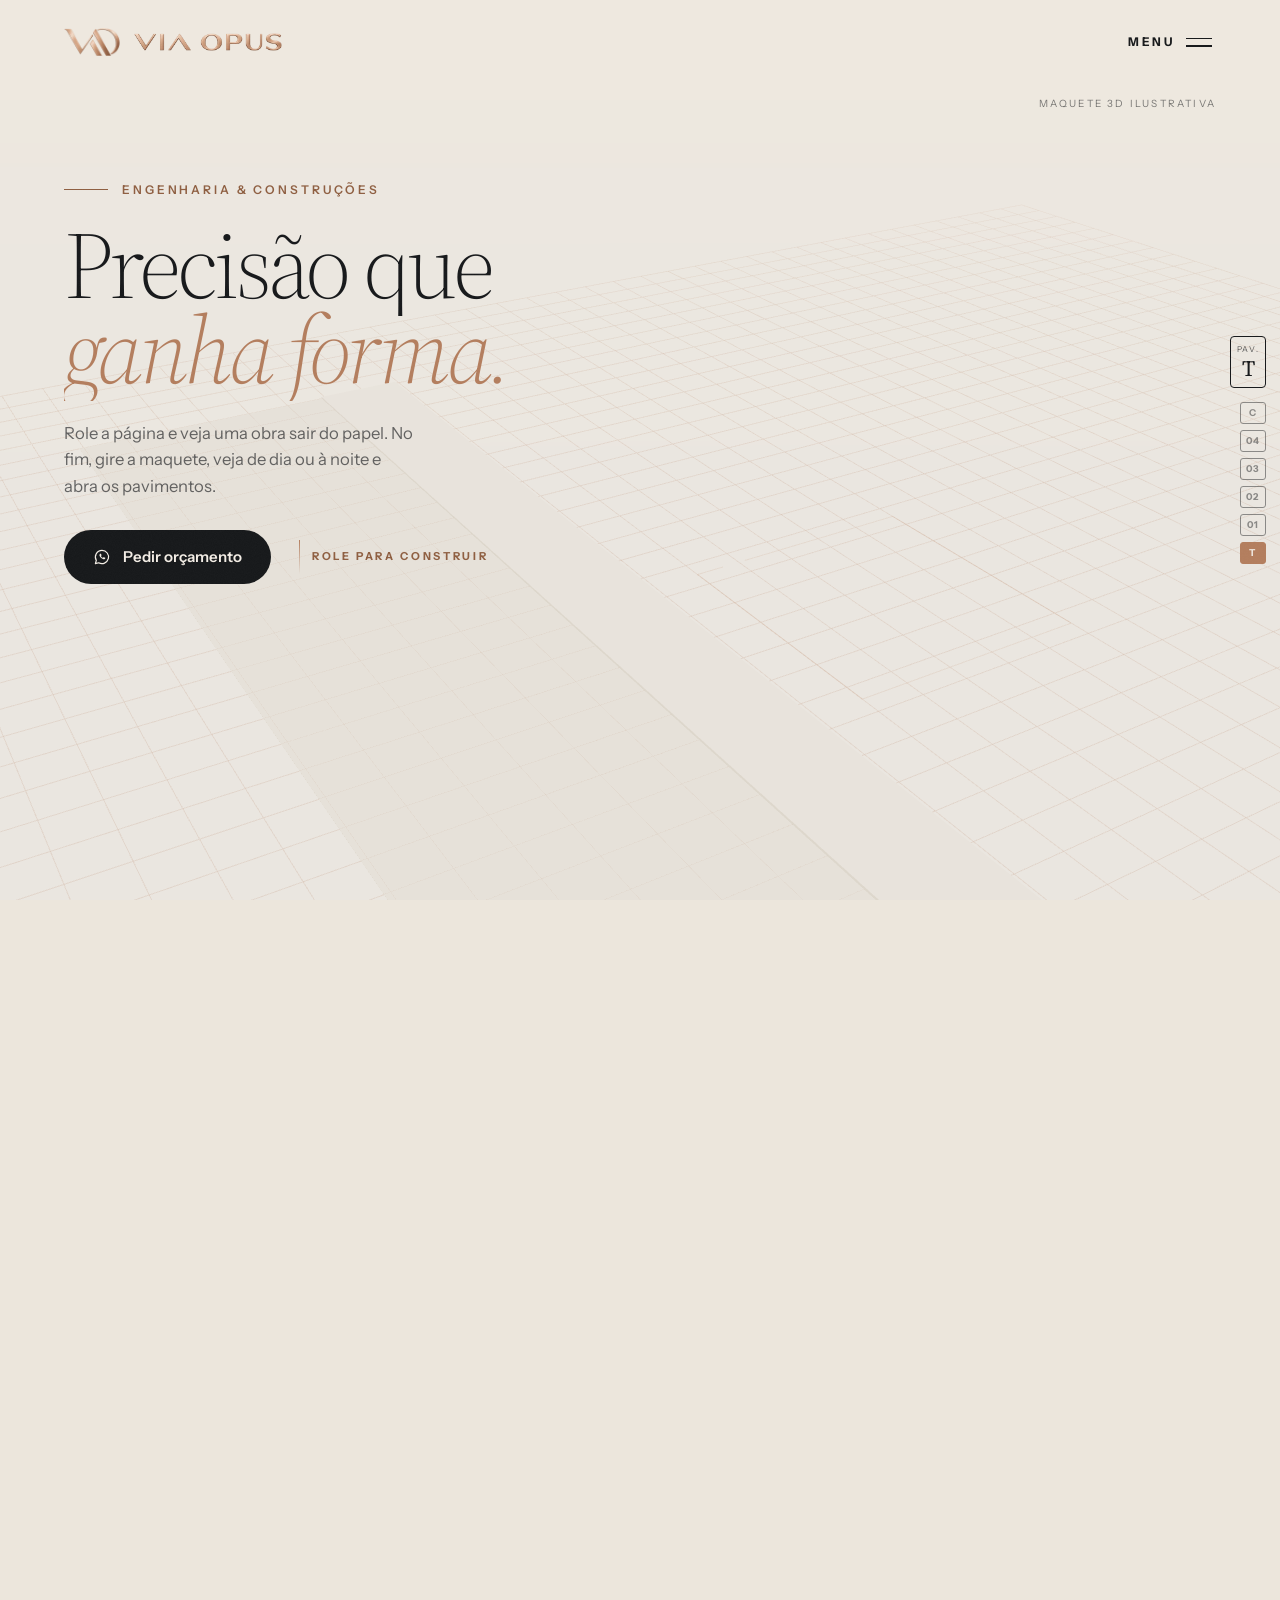
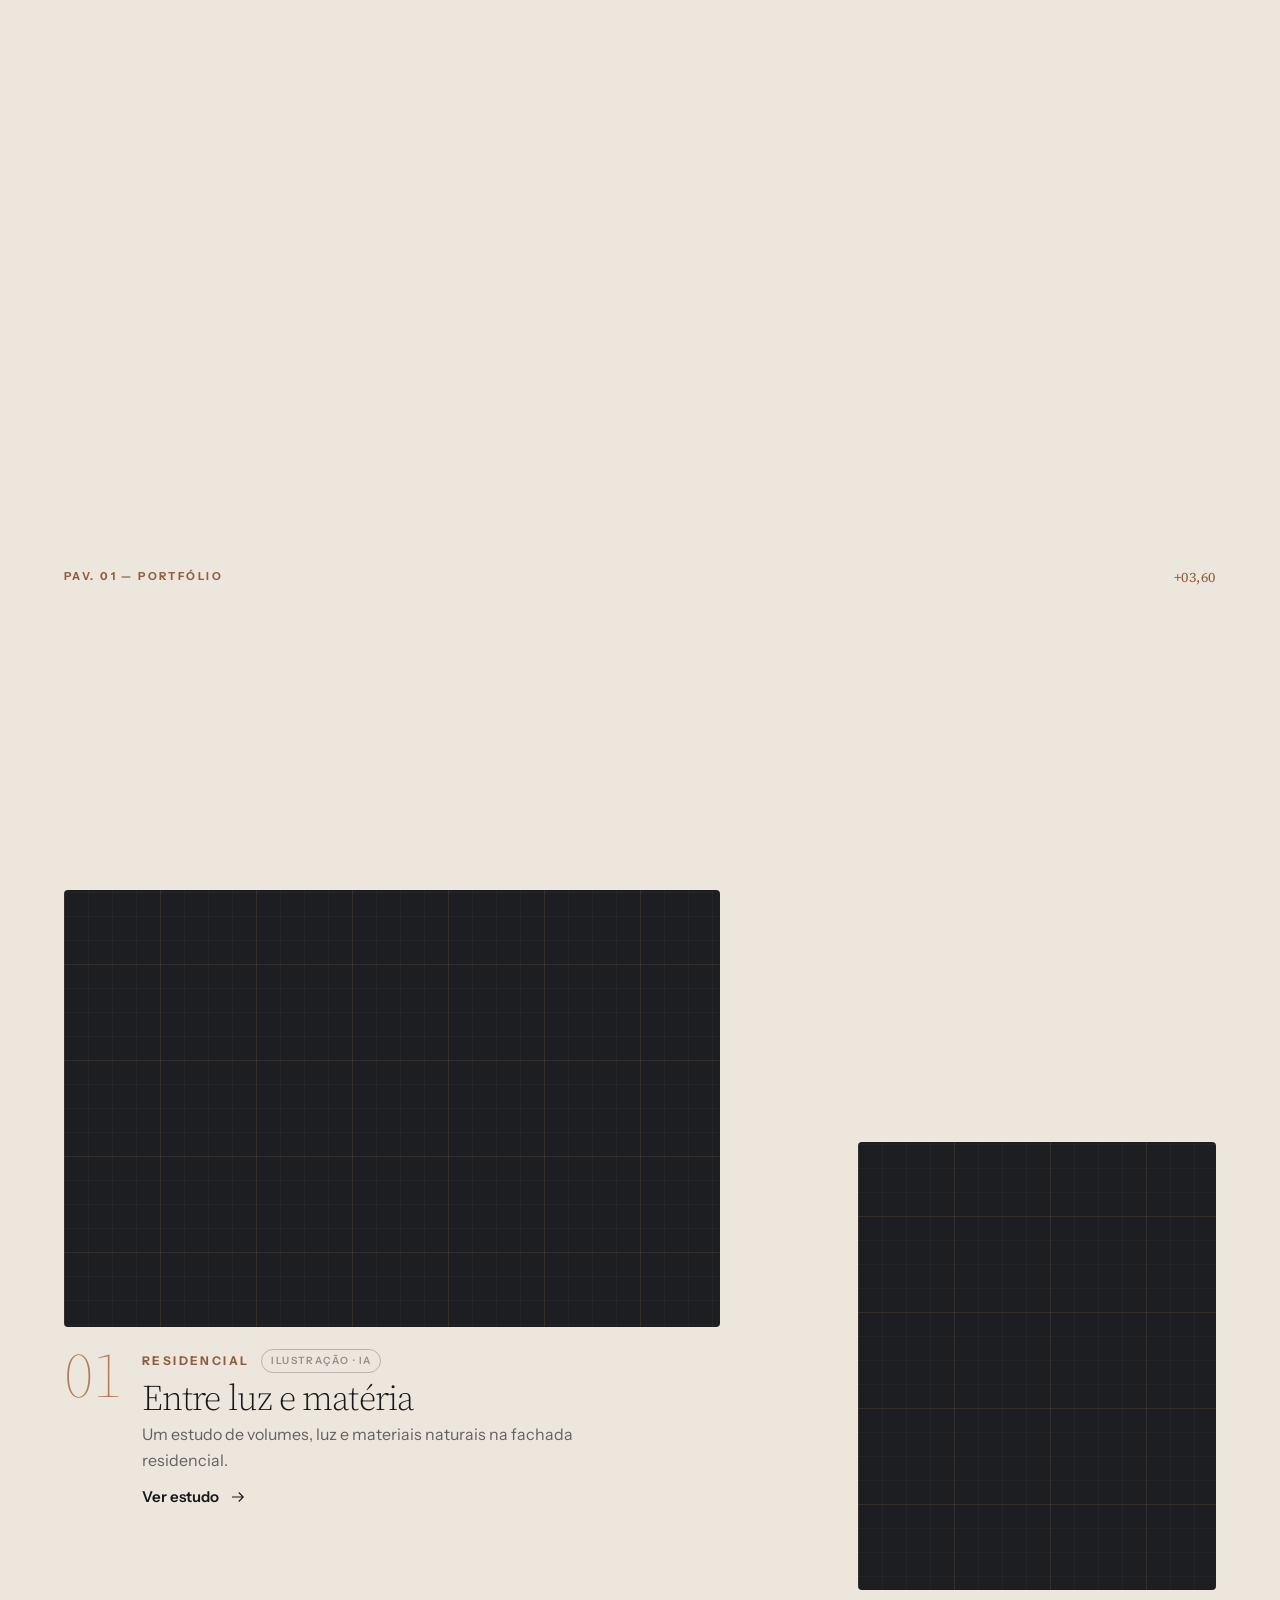
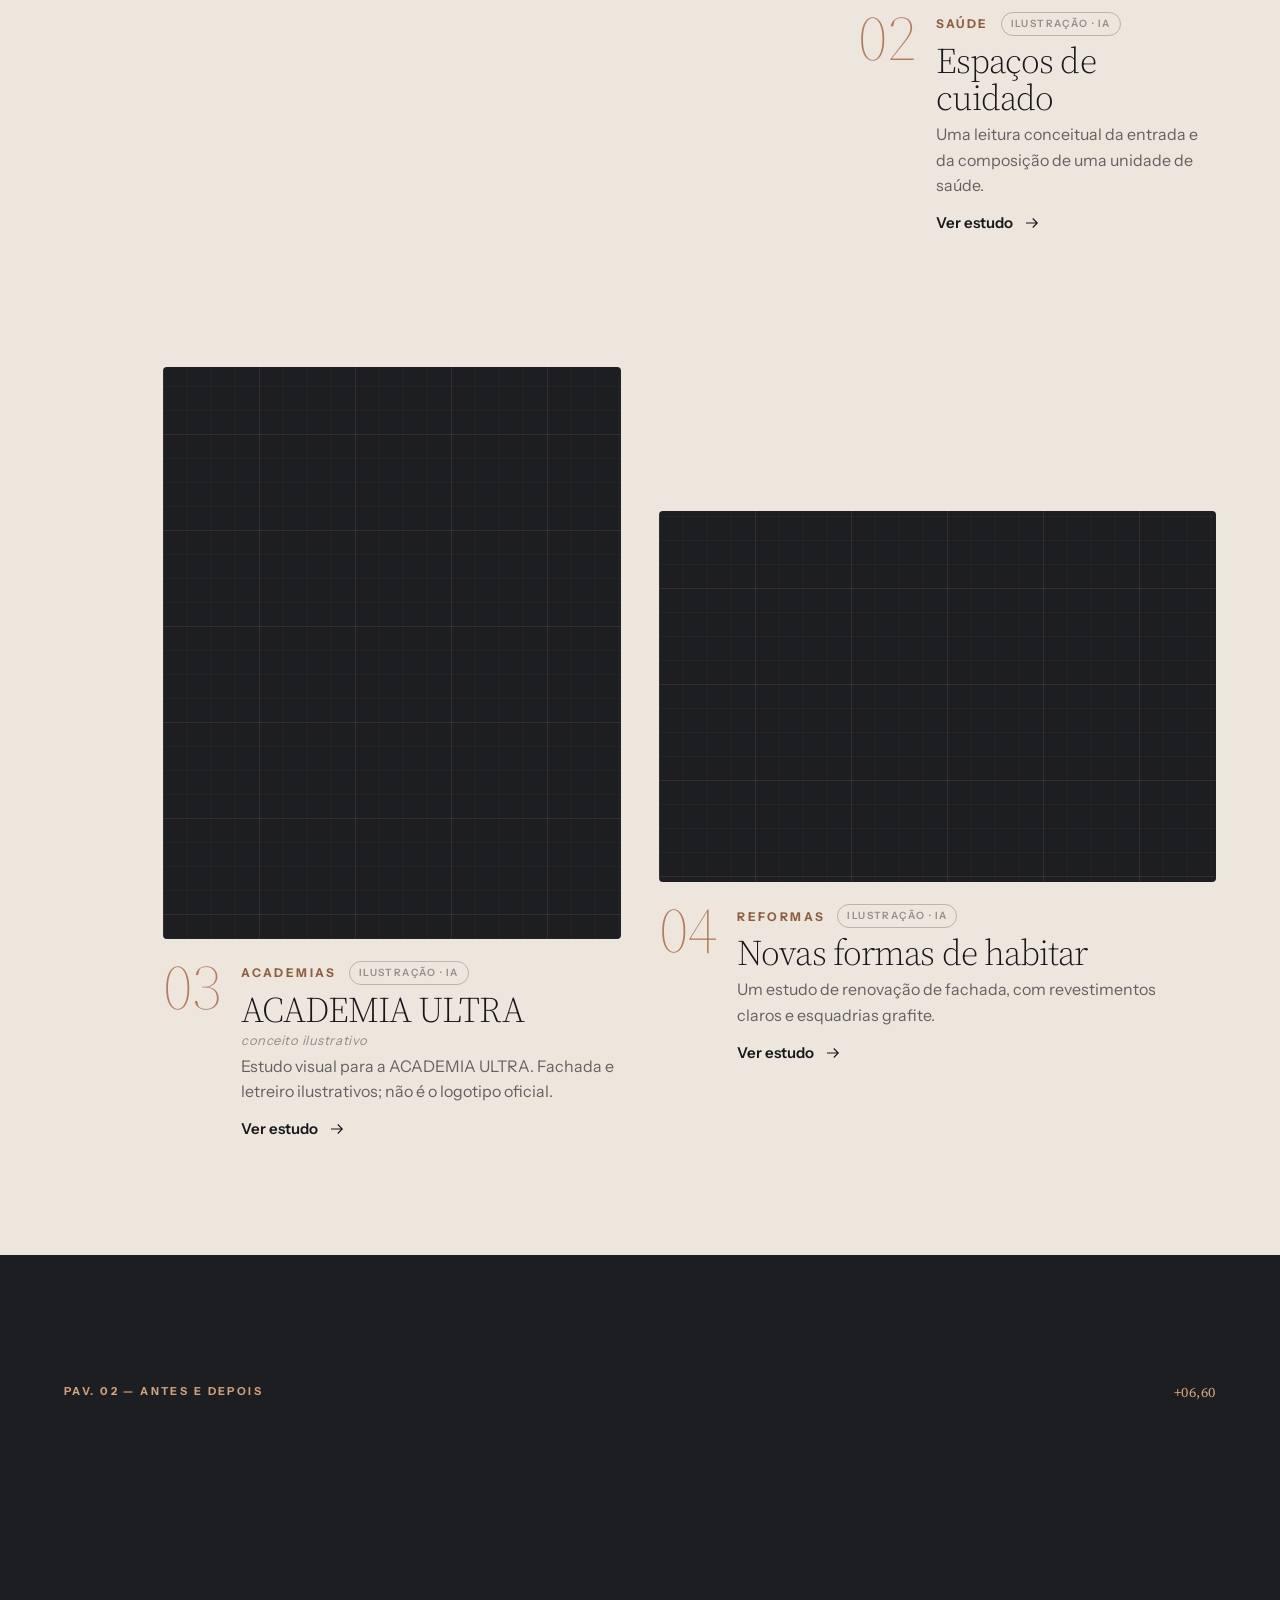
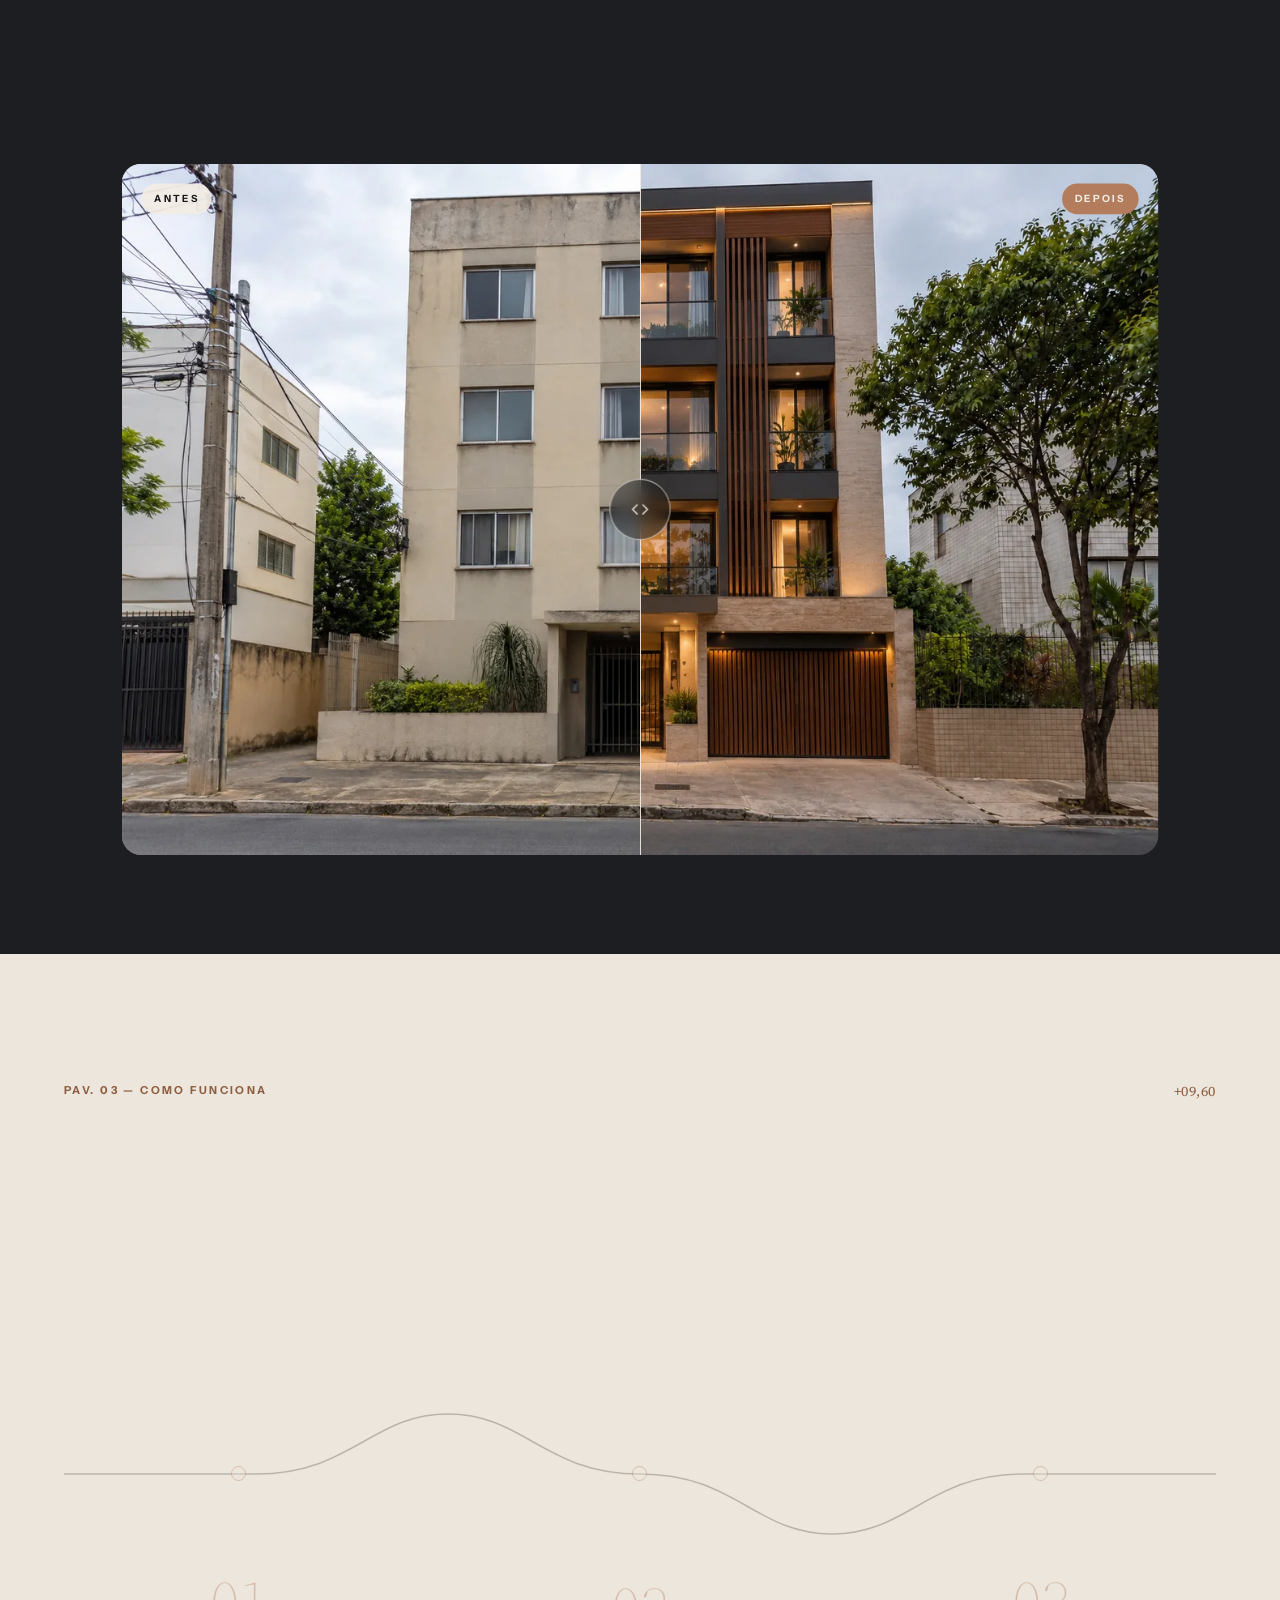
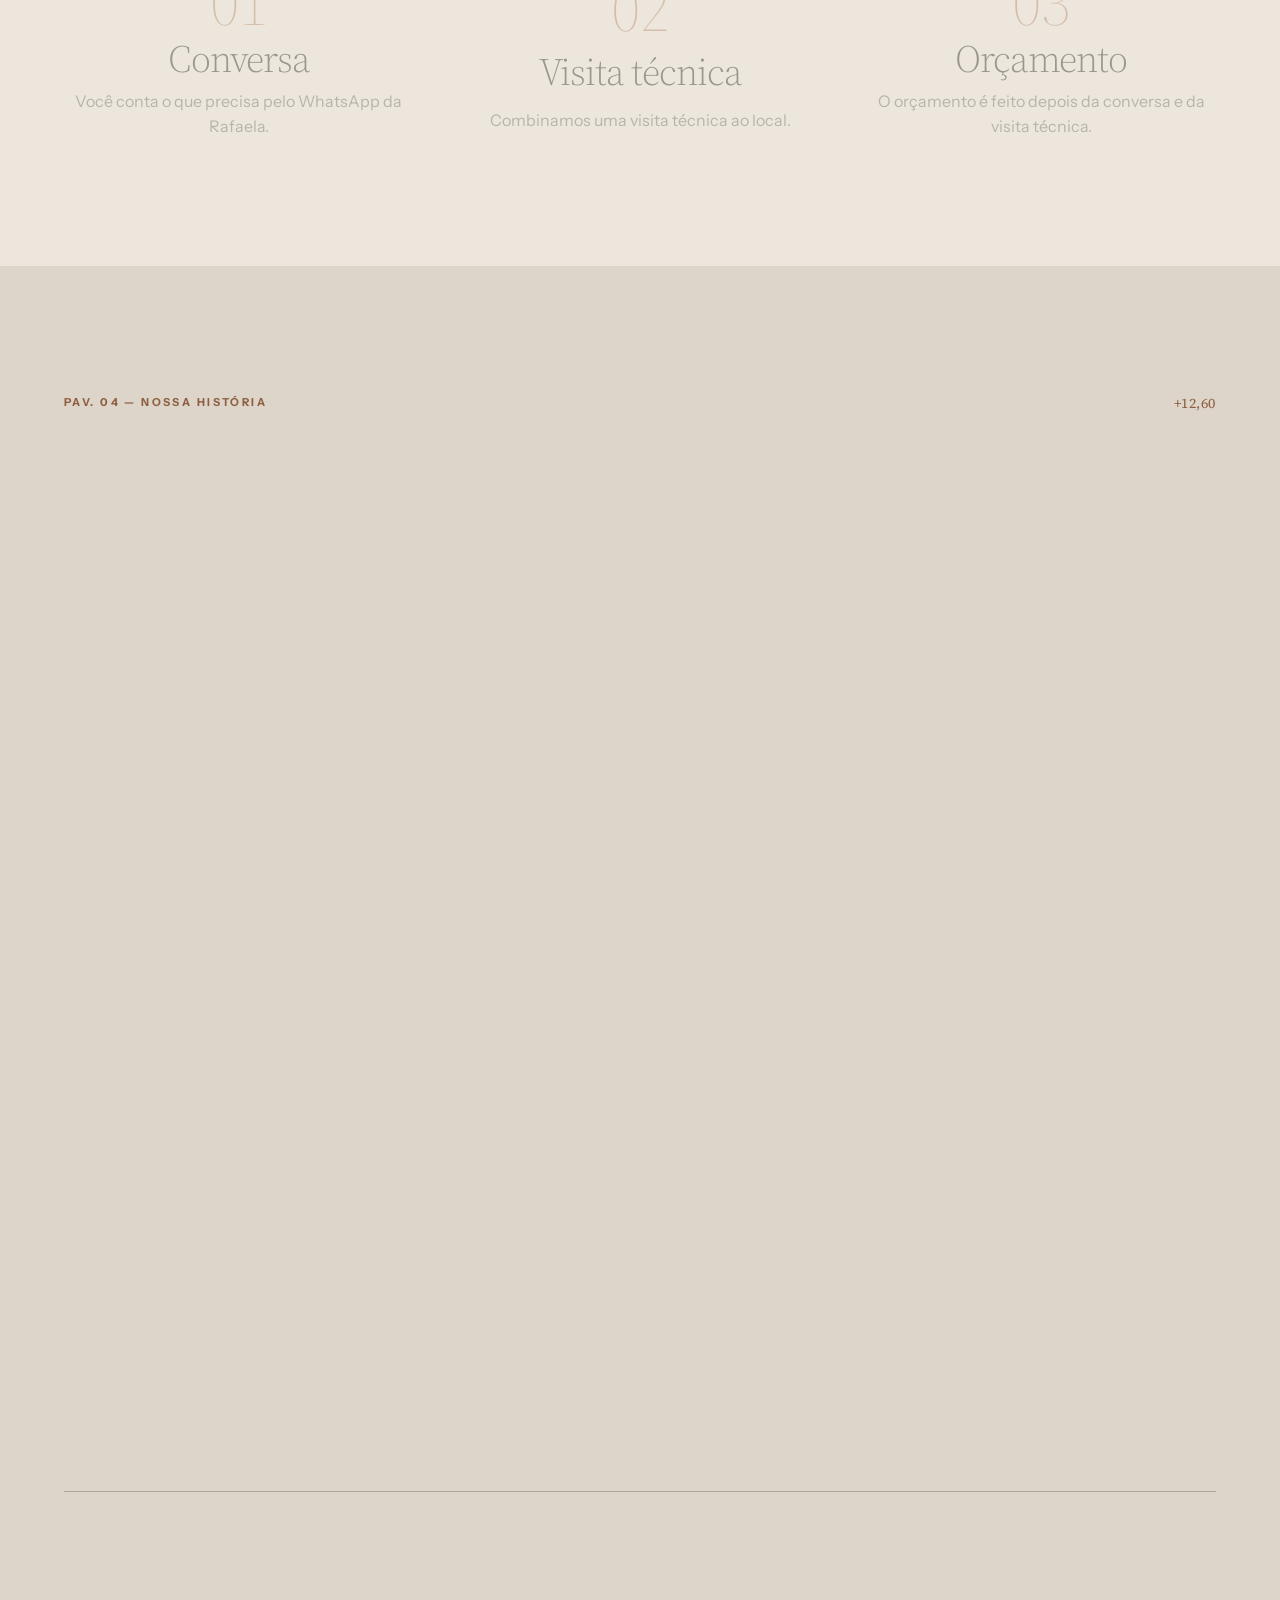
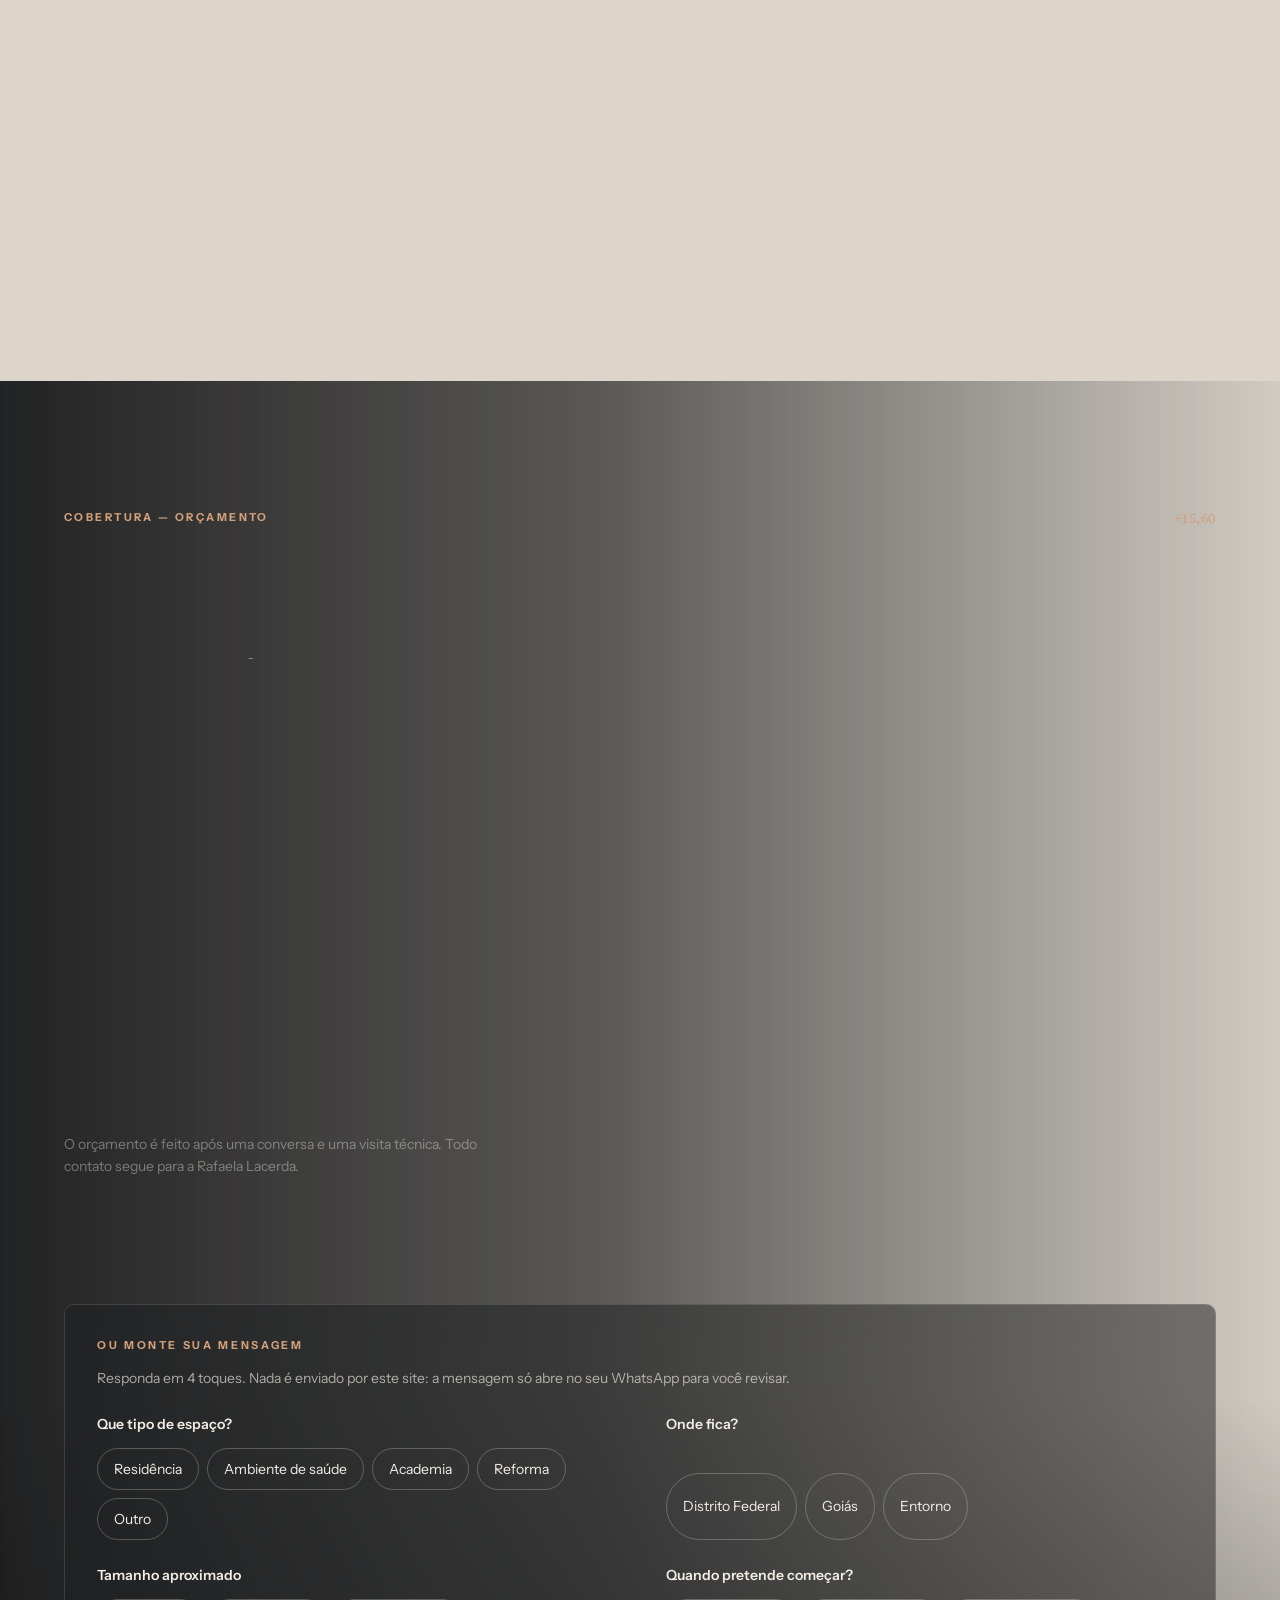
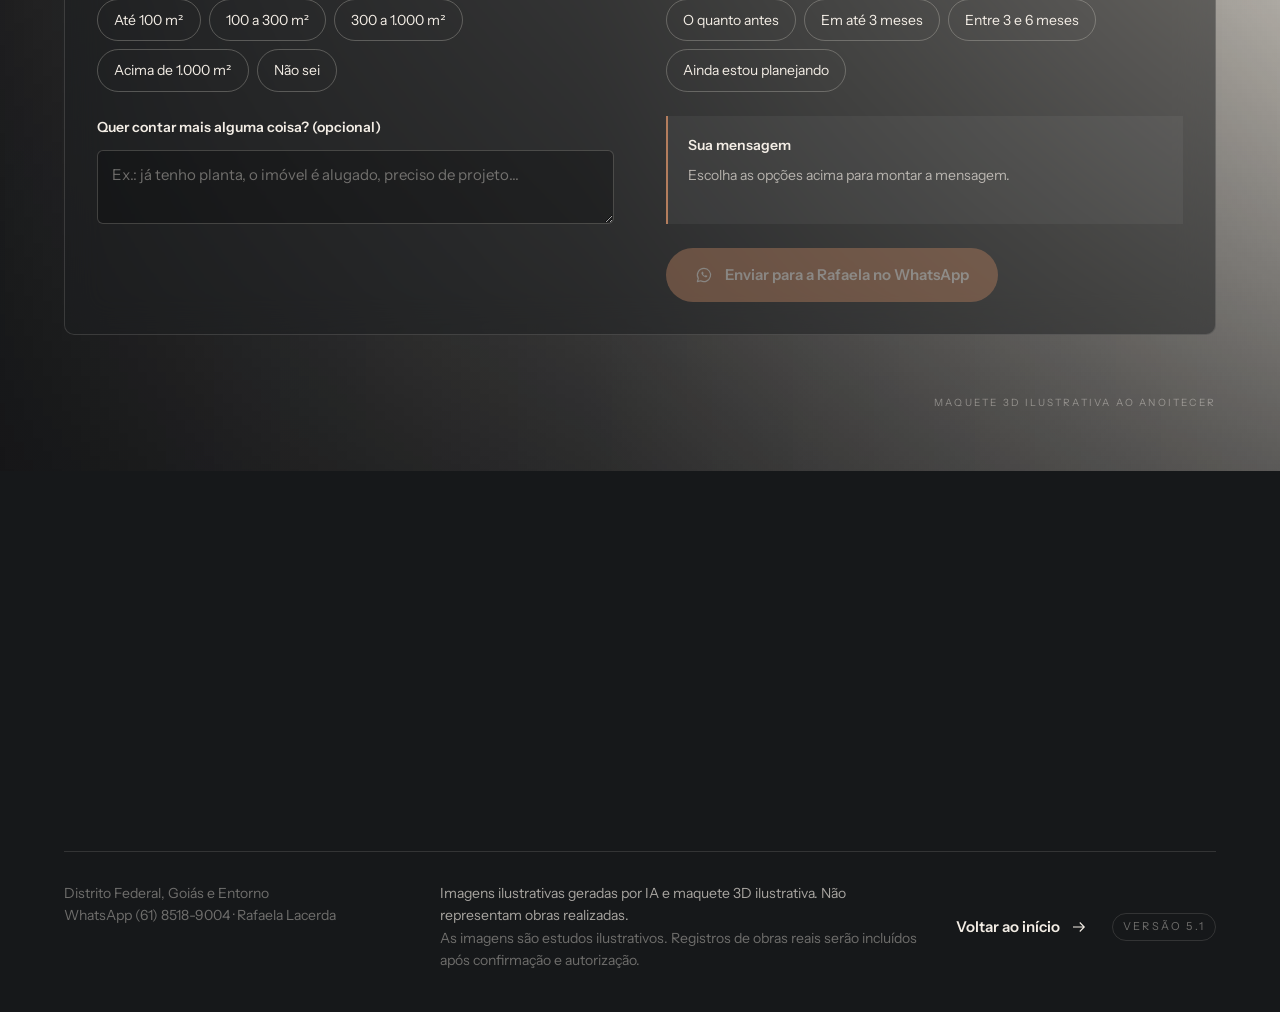
==== commit dc315d88: "Posiciona Login junto a Contato e conecta o endereço do Obra em Dia" ====
--- a/v5-1/site/index.html
+++ b/v5-1/site/index.html
@@ -63,9 +63,9 @@
         <a href="#processo"><span>Como funciona</span></a>
         <a href="#historia"><span>Nossa história</span></a>
         <a href="#contato"><span>Contato</span></a>
+        <a class="login-cta hd-login" href="https://via-opus-obra-em-dia.lovable.app/" rel="noreferrer">Login</a>
     </nav>
     <a class="hd-cta" href="https://wa.me/556185189004?text=Ol%C3%A1%2C%20Rafaela!%20Vim%20pelo%20site%20da%20VIA%20OPUS%20e%20gostaria%20de%20pedir%20um%20or%C3%A7amento.%0A%0AOrigem%3A%20site%20VIA%20OPUS%20%C2%B7%20cabe%C3%A7alho" target="_blank" rel="noopener noreferrer"><svg class="ico-wa" viewBox="0 0 24 24" width="18" height="18" aria-hidden="true" focusable="false"><path d="M12 3.2a8.8 8.8 0 0 0-7.55 13.33L3.2 20.8l4.4-1.15A8.8 8.8 0 1 0 12 3.2z" fill="none" stroke="currentColor" stroke-width="1.6" stroke-linejoin="round"/><path d="M9.1 7.9c.2-.4.45-.4.75-.4h.35c.18 0 .38.02.52.4l.62 1.5c.08.2.05.4-.08.56l-.5.6c-.12.15-.14.3-.04.48.5.9 1.2 1.6 2.2 2.1.2.1.36.1.5-.06l.7-.8c.15-.17.33-.2.53-.1l1.5.72c.2.1.3.2.3.38 0 .55-.28 1.1-.74 1.46-.5.4-1.15.5-1.8.3-2.7-.84-4.5-2.7-5.3-4.9-.2-.66-.02-1.3.39-1.84z" fill="currentColor"/></svg><span>Orçamento</span></a>
-    <button class="login-cta hd-login" type="button" disabled>Login · Em breve</button>
     <details class="mm">
       <summary aria-label="Abrir menu"><span class="mm-l">Menu</span><i aria-hidden="true"></i></summary>
       <nav class="mm-panel" aria-label="Navegação (celular)">
@@ -77,7 +77,7 @@
           <li><a href="#contato"><small>05</small>Contato</a></li>
         </ol>
         <div class="mm-actions">
-          <button class="login-cta btn mm-login" type="button" disabled>Login · Em breve</button>
+          <a class="login-cta btn mm-login" href="https://via-opus-obra-em-dia.lovable.app/" rel="noreferrer">Login</a>
           <a class="btn btn-copper mm-wa" href="https://wa.me/556185189004?text=Ol%C3%A1%2C%20Rafaela!%20Vim%20pelo%20site%20da%20VIA%20OPUS%20e%20gostaria%20de%20pedir%20um%20or%C3%A7amento.%0A%0AOrigem%3A%20site%20VIA%20OPUS%20%C2%B7%20cabe%C3%A7alho" target="_blank" rel="noopener noreferrer"><svg class="ico-wa" viewBox="0 0 24 24" width="18" height="18" aria-hidden="true" focusable="false"><path d="M12 3.2a8.8 8.8 0 0 0-7.55 13.33L3.2 20.8l4.4-1.15A8.8 8.8 0 1 0 12 3.2z" fill="none" stroke="currentColor" stroke-width="1.6" stroke-linejoin="round"/><path d="M9.1 7.9c.2-.4.45-.4.75-.4h.35c.18 0 .38.02.52.4l.62 1.5c.08.2.05.4-.08.56l-.5.6c-.12.15-.14.3-.04.48.5.9 1.2 1.6 2.2 2.1.2.1.36.1.5-.06l.7-.8c.15-.17.33-.2.53-.1l1.5.72c.2.1.3.2.3.38 0 .55-.28 1.1-.74 1.46-.5.4-1.15.5-1.8.3-2.7-.84-4.5-2.7-5.3-4.9-.2-.66-.02-1.3.39-1.84z" fill="currentColor"/></svg><span>Falar com a Rafaela no WhatsApp</span></a>
         </div>
         <p class="mm-foot">Distrito Federal · Goiás · Entorno</p>
--- a/v5-1/site/styles.css
+++ b/v5-1/site/styles.css
@@ -98,10 +98,11 @@
 .hd-nav a:hover,.hd-nav a.is-on{opacity:1}
 .hd-nav a::before{content:"";position:absolute;left:0;bottom:-3px;width:100%;height:1px;background:var(--cu);transform:scaleX(0);transform-origin:right;transition:transform .5s var(--ease)}
 .hd-nav a:hover::before,.hd-nav a.is-on::before{transform:scaleX(1);transform-origin:left}
-.hd-cta,.hd-login{display:none;align-items:center;gap:10px;height:44px;padding:0 20px;border:1px solid currentColor;border-radius:999px;text-decoration:none;font-size:12.5px;letter-spacing:.12em;text-transform:uppercase;font-weight:700;white-space:nowrap;transition:background .4s,color .4s,border-color .4s}
+.hd-cta{display:none;align-items:center;gap:10px;height:44px;padding:0 20px;border:1px solid currentColor;border-radius:999px;text-decoration:none;font-size:12.5px;letter-spacing:.12em;text-transform:uppercase;font-weight:700;white-space:nowrap;transition:background .4s,color .4s,border-color .4s}
 .hd-cta:hover{background:var(--cu);border-color:var(--cu);color:var(--ivory)}
-.login-cta{background:transparent;border-color:var(--cu)}
-.login-cta:not(:disabled):hover{background:var(--cu);color:var(--ink)}
+.login-cta{background:transparent}
+.mm-login{border-color:var(--cu)}
+.mm-login:not(:disabled):hover{background:var(--cu);color:var(--ink)}
 .login-cta:disabled{opacity:.75;cursor:default}
 .mm summary{list-style:none;display:flex;align-items:center;gap:12px;cursor:pointer;height:44px;padding:0 4px;font-size:12px;letter-spacing:.2em;text-transform:uppercase;font-weight:700;position:relative;z-index:2}
 .mm summary::-webkit-details-marker{display:none}
@@ -124,7 +125,7 @@
   .hd-in{gap:20px}
   .hd-nav{display:flex;gap:20px}
   .hd-nav a{white-space:nowrap}
-  .hd-cta,.hd-login{display:inline-flex}
+  .hd-cta{display:inline-flex}
   .mm{display:none}
 }
 
